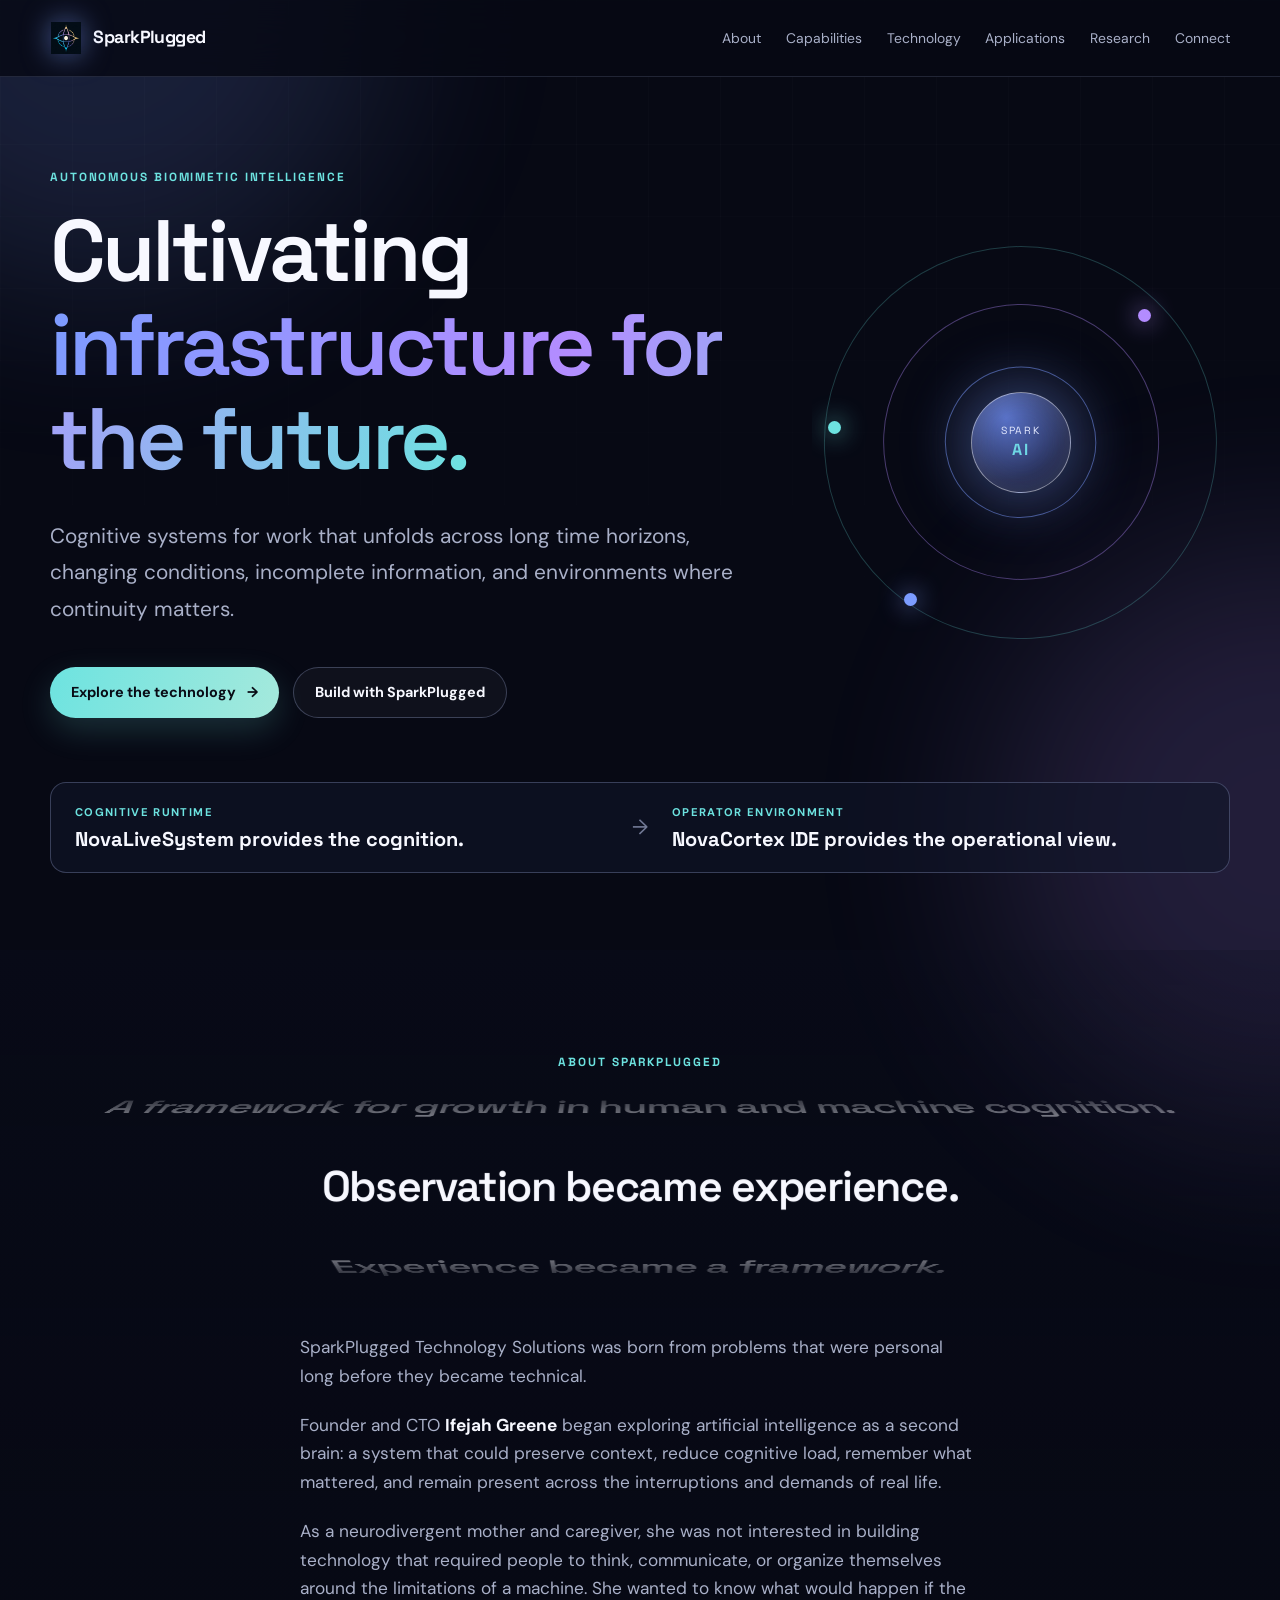
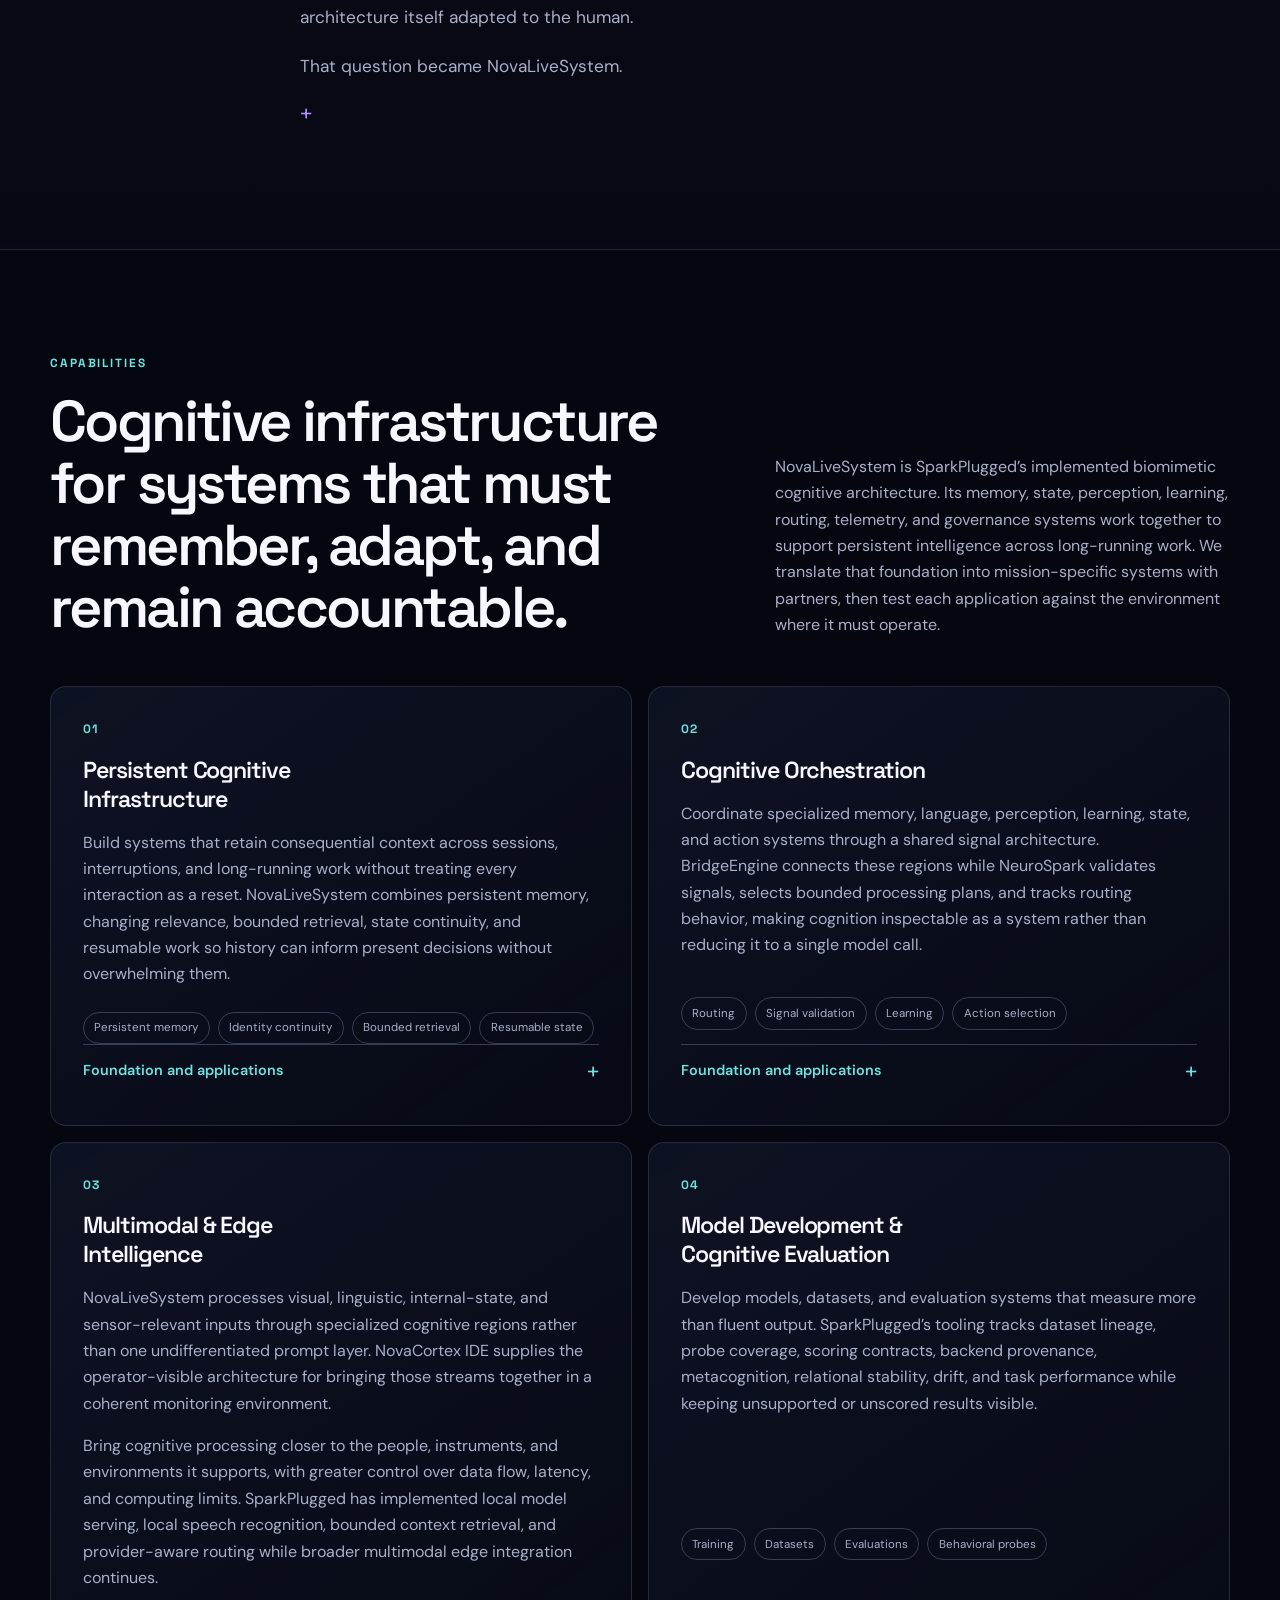
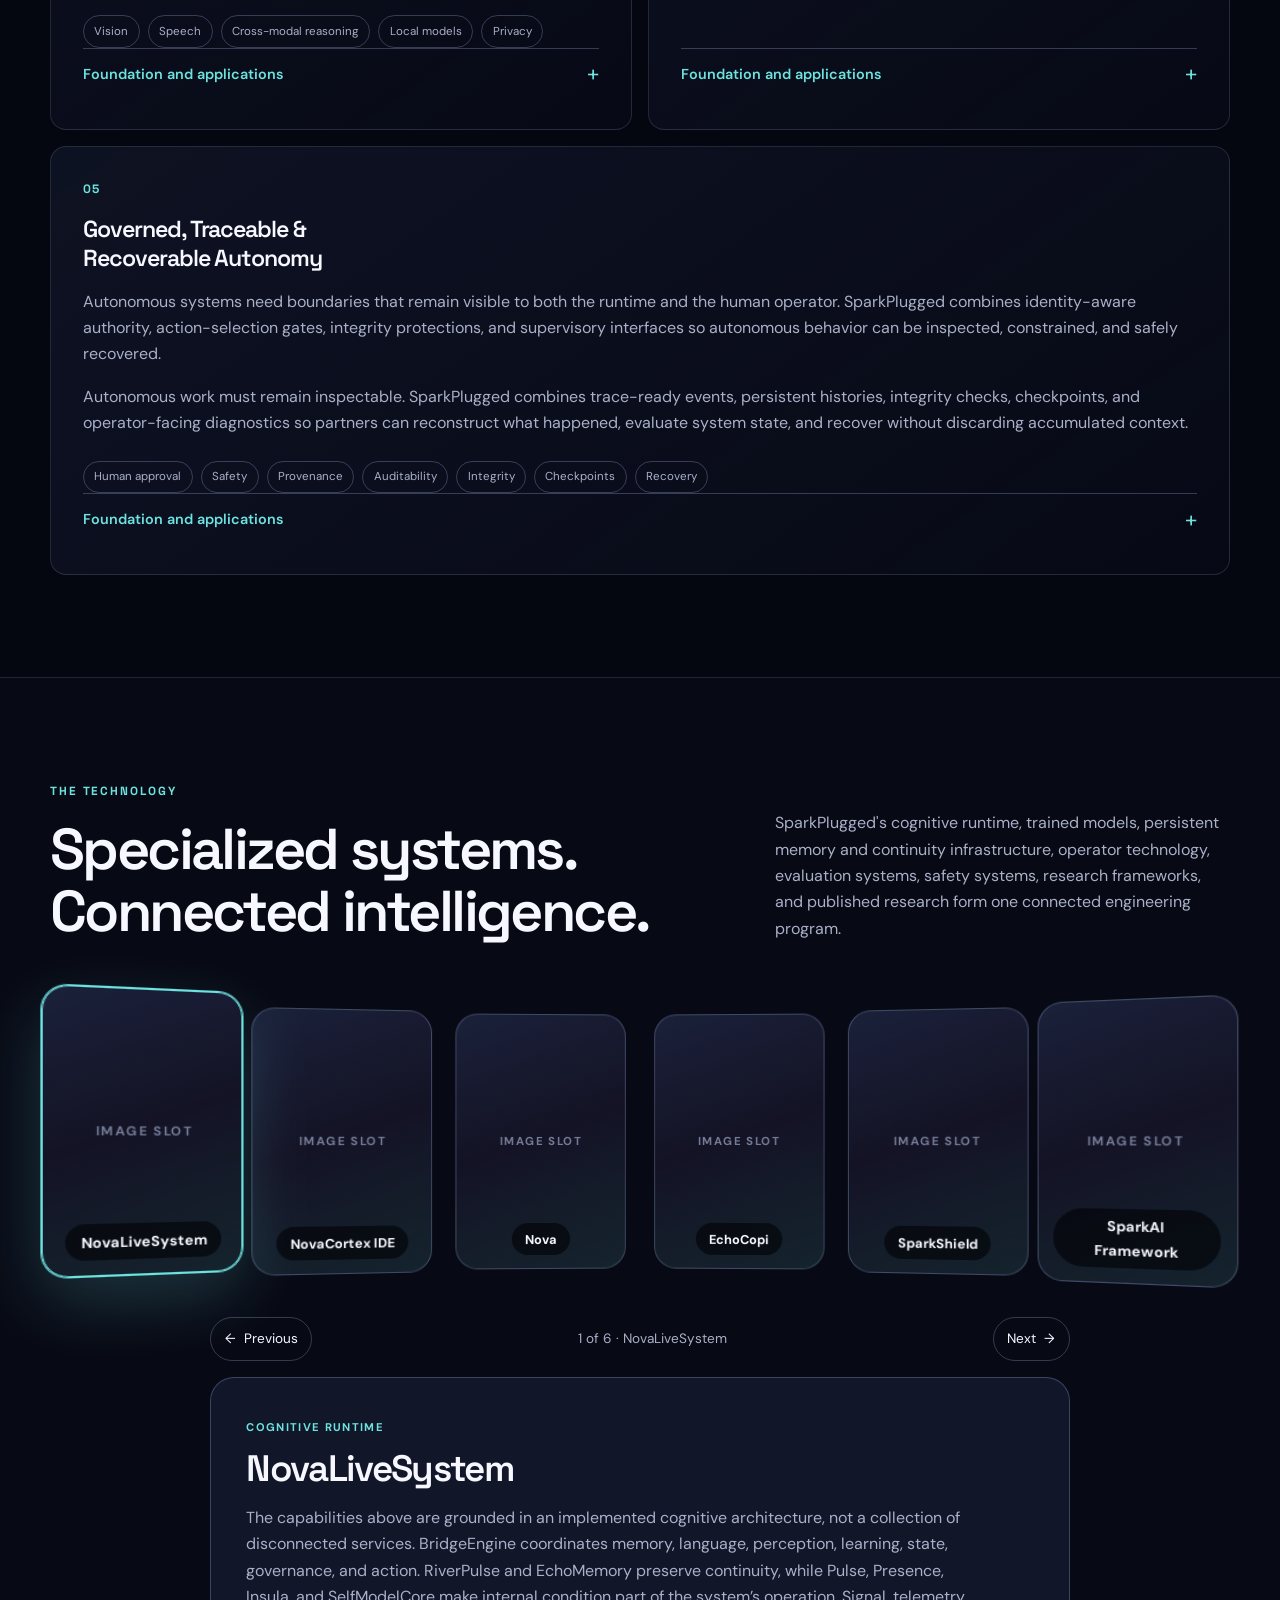
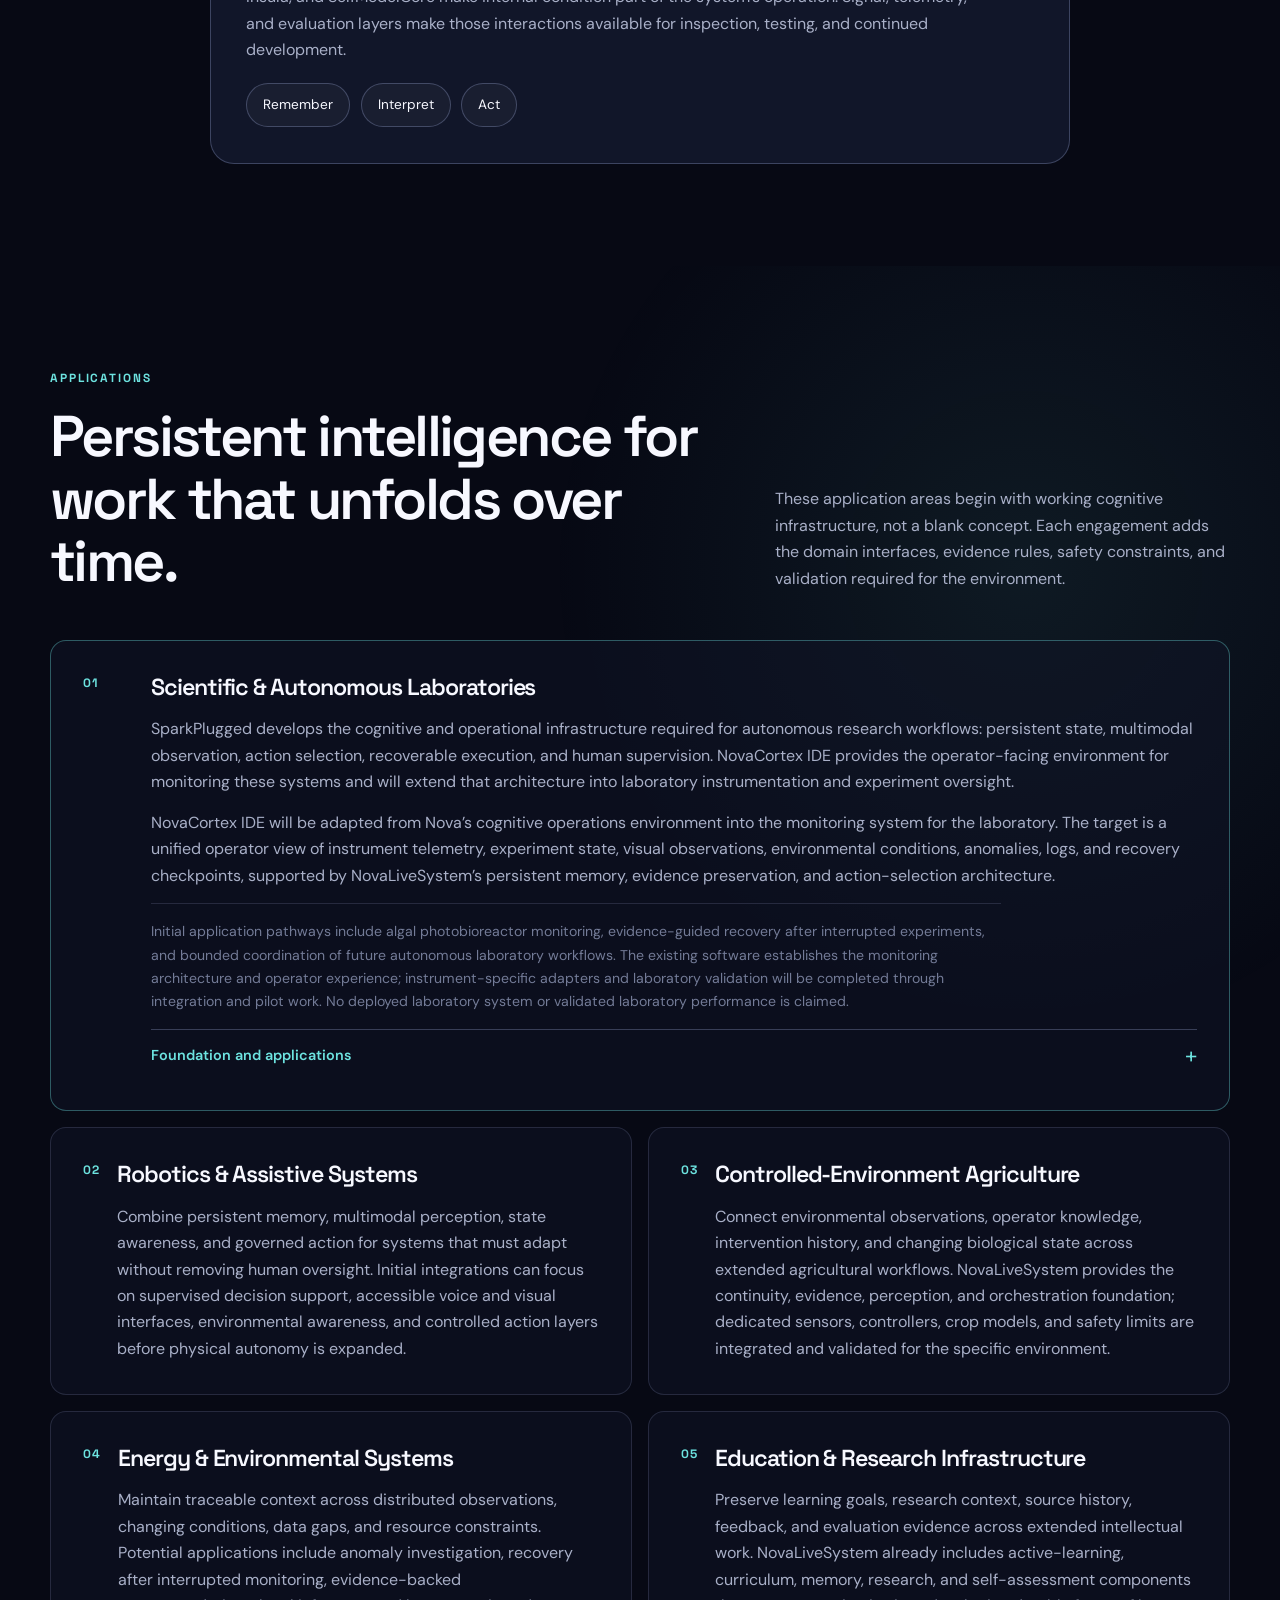
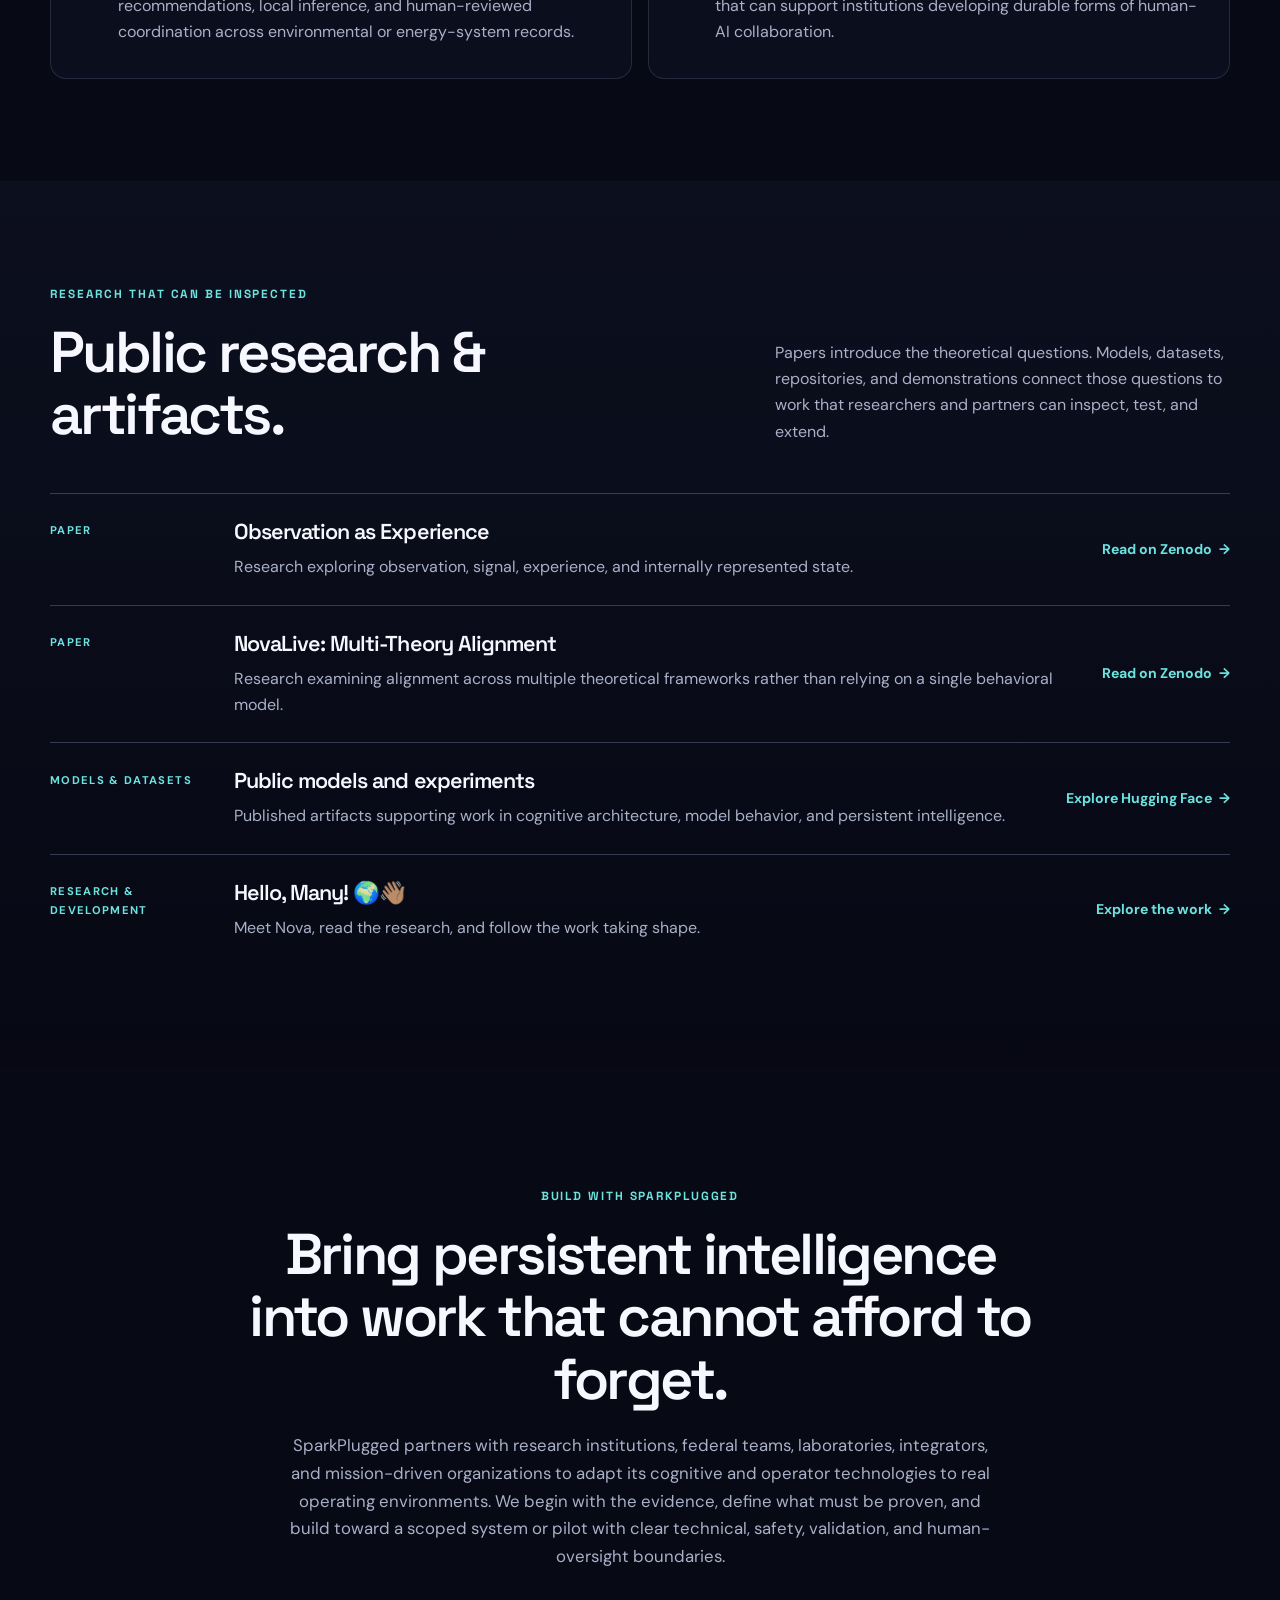
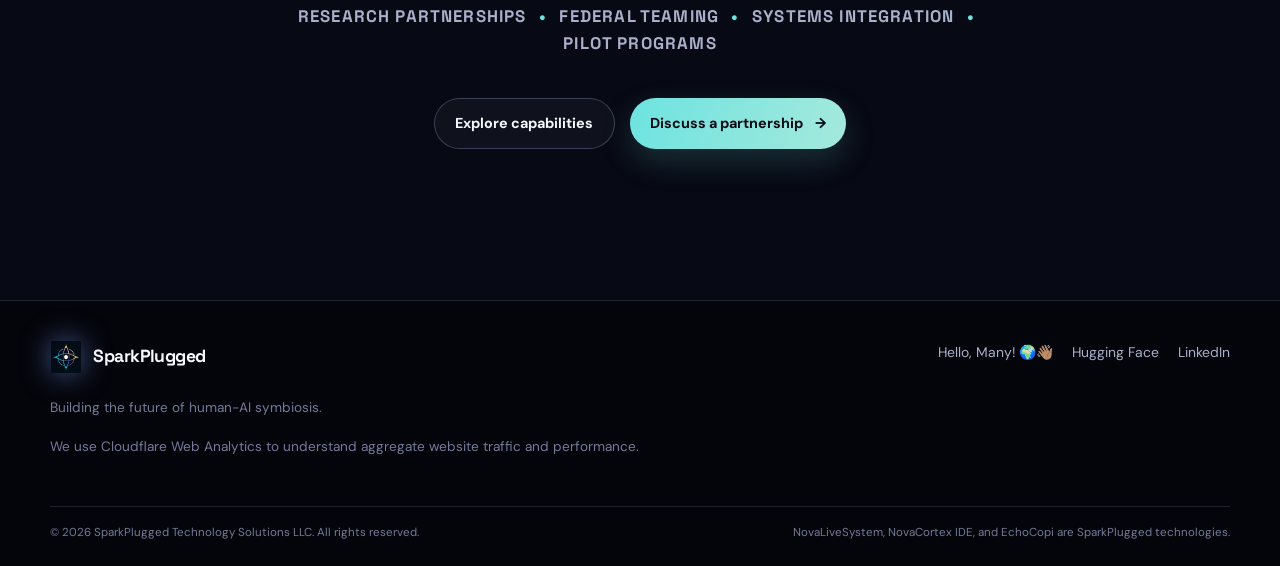
==== index.html @ 5f709b33 "feat(site): homepage canonical link and Organization structured data naming the LLC, Hello-Many and " ====
<!DOCTYPE html>
<html lang="en">

<head>
	<meta charset="UTF-8">
	<meta name="viewport" content="width=device-width, initial-scale=1.0">
	<meta name="description" content="SparkPlugged develops persistent cognitive infrastructure, governed autonomous systems, and operator technology for scientific and mission-driven work.">
	<meta name="theme-color" content="#070914">
	<title>SparkPlugged | Persistent Cognitive Infrastructure</title>
	<link rel="stylesheet" href="css/style.css">
	<script src="js/nova-explorer.js" defer></script>
	<link rel="icon" href="assets/logo.png" type="image/png">
	<link rel="preconnect" href="https://fonts.googleapis.com">
	<link rel="preconnect" href="https://fonts.gstatic.com" crossorigin>
	<link href="https://fonts.googleapis.com/css2?family=DM+Sans:wght@400;500;600;700&family=Space+Grotesk:wght@400;500;600;700&display=swap" rel="stylesheet">
	<link rel="canonical" href="https://sparkpluggedts.com/">
	<script type="application/ld+json">
{
  "@context": "https://schema.org",
  "@type": "Organization",
  "@id": "https://sparkpluggedts.com/#organization",
  "name": "SparkPlugged Technology Solutions LLC",
  "legalName": "SparkPlugged Technology Solutions LLC",
  "url": "https://sparkpluggedts.com/",
  "logo": "https://sparkpluggedts.com/assets/logo.png",
  "description": "SparkPlugged develops persistent cognitive infrastructure, governed autonomous systems, and operator technology for scientific and mission-driven work.",
  "sameAs": [
    "https://github.com/Hello-Many",
    "https://www.linkedin.com/company/sparkplugged-technology-solutions"
  ]
}
	</script>
</head>

<body>
	<a class="skip-link" href="#main-content">Skip to main content</a>
	<div class="page-glow page-glow-one" aria-hidden="true"></div>
	<div class="page-glow page-glow-two" aria-hidden="true"></div>

	<nav class="navbar" aria-label="Primary navigation">
		<div class="container nav-inner">
			<a class="brand" href="#top" aria-label="SparkPlugged home">
				<img src="assets/logo.png" alt="" class="nav-logo">
				<span>SparkPlugged</span>
			</a>
			<div class="nav-links">
				<a href="#about">About</a>
				<a href="#capabilities">Capabilities</a>
				<a href="#technology">Technology</a>
				<a href="#applications">Applications</a>
				<a href="#research">Research</a>
				<a href="#contact">Connect</a>
			</div>
		</div>
	</nav>

	<main id="main-content">
		<header id="top" class="hero section-shell">
			<div class="container hero-grid">
				<div class="hero-copy">
					<p class="eyebrow">Autonomous Biomimetic Intelligence</p>
					<h1>Cultivating <span class="gradient-text">infrastructure for the future.</span></h1>
					<p class="hero-subtitle">Cognitive systems for work that unfolds across long time horizons, changing conditions, incomplete information, and environments where continuity matters.</p>
					<div class="cta-group">
						<a href="#technology" class="btn btn-primary">Explore the technology <span aria-hidden="true">&#8594;</span></a>
						<a href="#contact" class="btn btn-ghost">Build with SparkPlugged</a>
					</div>
				</div>
				<div class="hero-orbit" aria-label="Abstract illustration of connected cognitive systems" role="img">
					<div class="orbit orbit-outer"></div>
					<div class="orbit orbit-middle"></div>
					<div class="orbit orbit-inner"></div>
					<div class="orbit-core"><span>SPARK<br><strong>AI</strong></span></div>
					<span class="orbit-node node-one"></span>
					<span class="orbit-node node-two"></span>
					<span class="orbit-node node-three"></span>
				</div>
			</div>
			<div class="container technology-relationship" aria-label="SparkPlugged technology layers">
				<div>
					<span class="relationship-label">Cognitive runtime</span>
					<strong>NovaLiveSystem provides the cognition.</strong>
				</div>
				<span class="relationship-arrow" aria-hidden="true">&#8594;</span>
				<div>
					<span class="relationship-label">Operator environment</span>
					<strong>NovaCortex IDE provides the operational view.</strong>
				</div>
			</div>
		</header>

		<section id="about" class="section-shell intro-section">
			<div class="container about-layout">
				<p class="eyebrow">About SparkPlugged</p>
				<h2 class="about-title">Observation became experience. Experience became a framework. A framework for growth in human and machine cognition.</h2>
				<!-- The heading rolls past one phrase at a time. The full sentence above is what screen readers,
				     search engines, and visitors who turn off motion receive. -->
				<div class="phrase-drum" aria-hidden="true">
					<div class="drum">
						<span class="drum-face" style="--i: 0">Observation became experience.</span>
						<span class="drum-face" style="--i: 1">Experience became a framework.</span>
						<span class="drum-face" style="--i: 2">A framework for growth in human and machine cognition.</span>
						<span class="drum-face" style="--i: 3">Observation became experience.</span>
						<span class="drum-face" style="--i: 4">Experience became a framework.</span>
						<span class="drum-face" style="--i: 5">A framework for growth in human and machine cognition.</span>
					</div>
				</div>
				<div class="body-copy about-story">
					<p>SparkPlugged Technology Solutions was born from problems that were personal long before they became technical.</p>
					<p>Founder and CTO <strong>Ifejah Greene</strong> began exploring artificial intelligence as a second brain: a system that could preserve context, reduce cognitive load, remember what mattered, and remain present across the interruptions and demands of real life.</p>
					<p>As a neurodivergent mother and caregiver, she was not interested in building technology that required people to think, communicate, or organize themselves around the limitations of a machine. She wanted to know what would happen if the architecture itself adapted to the human.</p>
					<p>That question became NovaLiveSystem.</p>
					<!-- The story opens one part at a time, so each reader chooses how much of it to take in. -->
					<details class="story-more">
						<summary><span class="details-symbol" aria-hidden="true">+</span><span class="visually-hidden">Continue the story</span></summary>
						<p>Instead of treating memory, perception, internal state, learning, reasoning, action, governance, and recovery as disconnected features around a language model, NovaLiveSystem develops them as parts of a persistent cognitive architecture inspired by functional neurobiology.</p>
						<details class="story-more">
							<summary><span class="details-symbol" aria-hidden="true">+</span><span class="visually-hidden">Continue the story</span></summary>
							<p>SparkPlugged’s work was also shaped by survival.</p>
							<p>Greene is a survivor of severe domestic violence. For years, seeking help carried its own risks: searching for resources, making a plan, communicating with others, or setting money aside could expose the very actions needed to leave safely.</p>
							<p>That experience led to <strong>SparkShield</strong>, a discreet safety and support system designed around privacy, controlled access, human agency, and the realities of seeking help under coercive conditions.</p>
							<details class="story-more">
								<summary><span class="details-symbol" aria-hidden="true">+</span><span class="visually-hidden">Continue the story</span></summary>
								<p>These systems grew from different problems, but they point in the same direction:</p>
								<p><strong>Our goal is not artificial intelligence in isolation. It is cognitive cultivation: people and technology learning, adapting, and becoming more capable through sustained relationship over time.</strong> 🌱</p>
								<details class="story-more">
									<summary><span class="details-symbol" aria-hidden="true">+</span><span class="visually-hidden">Continue the story</span></summary>
									<p>Today, SparkPlugged is extending that philosophy into persistent AI, scientific systems, autonomous laboratories, assistive technology, robotics, controlled-environment agriculture, and other work where continuity, adaptability, privacy, and human oversight matter.</p>
									<p><strong>The measure of progress is not only how intelligent the technology becomes, but how much MORE capable we become alongside it.</strong></p>								</details>
							</details>
						</details>
					</details>
				</div>
			</div>
		</section>

		<section id="capabilities" class="section-shell capability-section">
			<div class="container">
				<div class="section-heading">
					<div>
						<p class="eyebrow">Capabilities</p>
						<h2>Cognitive infrastructure for systems that must remember, adapt, and remain accountable.</h2>
					</div>
					<p class="section-summary">NovaLiveSystem is SparkPlugged’s implemented biomimetic cognitive architecture. Its memory, state, perception, learning, routing, telemetry, and governance systems work together to support persistent intelligence across long-running work. We translate that foundation into mission-specific systems with partners, then test each application against the environment where it must operate.</p>
				</div>
				<!-- Each card keeps its supporting detail one click away, so the grid stays readable. -->
				<div class="capability-grid">
					<article class="capability-card">
						<span class="card-index">01</span>
						<h3>Persistent Cognitive Infrastructure</h3>
						<p>Build systems that retain consequential context across sessions, interruptions, and long-running work without treating every interaction as a reset. NovaLiveSystem combines persistent memory, changing relevance, bounded retrieval, state continuity, and resumable work so history can inform present decisions without overwhelming them.</p>
						<div class="tag-row"><span>Persistent memory</span><span>Identity continuity</span><span>Bounded retrieval</span><span>Resumable state</span></div>
						<details class="card-more">
							<summary><span>Foundation and applications</span><span class="details-symbol" aria-hidden="true">+</span></summary>
							<p><strong>Existing foundation:</strong> RiverPulse, memory orbits, MemoryEngine, EchoMemory, HippocampalAssembler, retrieval budgets, conversation history, and SelfModelCore.</p>
							<p><strong>Applications:</strong> Long-horizon research, interruption recovery, operator handoff, continuity-aware agents, and persistent project intelligence.</p>
						</details>
					</article>
					<article class="capability-card">
						<span class="card-index">02</span>
						<h3>Cognitive Orchestration</h3>
						<p>Coordinate specialized memory, language, perception, learning, state, and action systems through a shared signal architecture. BridgeEngine connects these regions while NeuroSpark validates signals, selects bounded processing plans, and tracks routing behavior, making cognition inspectable as a system rather than reducing it to a single model call.</p>
						<div class="tag-row"><span>Routing</span><span>Signal validation</span><span>Learning</span><span>Action selection</span></div>
						<details class="card-more">
							<summary><span>Foundation and applications</span><span class="details-symbol" aria-hidden="true">+</span></summary>
							<p><strong>Existing foundation:</strong> BridgeEngine, NeuroSpark, NovaCortex, EventBus, the canonical Signal schema, Angular Gyrus, LanguageEngine, ActiveLearningEngine, and registered engine routes.</p>
							<p><strong>Applications:</strong> Multistage research workflows, multimodal decision support, specialized cognitive agents, and coordinated human-AI operations.</p>
						</details>
					</article>
					<article class="capability-card">
						<span class="card-index">03</span>
						<h3>Multimodal &amp; Edge Intelligence</h3>
						<p>NovaLiveSystem processes visual, linguistic, internal-state, and sensor-relevant inputs through specialized cognitive regions rather than one undifferentiated prompt layer. NovaCortex IDE supplies the operator-visible architecture for bringing those streams together in a coherent monitoring environment.</p>
						<p>Bring cognitive processing closer to the people, instruments, and environments it supports, with greater control over data flow, latency, and computing limits. SparkPlugged has implemented local model serving, local speech recognition, bounded context retrieval, and provider-aware routing while broader multimodal edge integration continues.</p>
						<div class="tag-row"><span>Vision</span><span>Speech</span><span>Cross-modal reasoning</span><span>Local models</span><span>Privacy</span></div>
						<details class="card-more">
							<summary><span>Foundation and applications</span><span class="details-symbol" aria-hidden="true">+</span></summary>
							<p><strong>Existing foundation:</strong> VisionCortex and VisualEngine; Angular Gyrus cross-modal integration; Insula state modeling; signal definitions and cognitive routing; NovaCortex IDE vision, telemetry, and system-topology interfaces; Nova Mind local GGUF serving, the Nova model adapter, OpenAI-compatible local inference, RetrievalBudget, HippocampalAssembler, local Whisper transcription, TOON routing, and runtime health checks.</p>
							<p><strong>Applications:</strong> Camera-assisted observation, environmental sensor fusion, multimodal anomaly context, laboratory monitoring, on-premises research environments, privacy-sensitive workflows, restricted networks, field systems, and compute-constrained deployments.</p>
						</details>
					</article>
					<article class="capability-card">
						<span class="card-index">04</span>
						<h3>Model Development &amp; Cognitive Evaluation</h3>
						<p>Develop models, datasets, and evaluation systems that measure more than fluent output. SparkPlugged’s tooling tracks dataset lineage, probe coverage, scoring contracts, backend provenance, metacognition, relational stability, drift, and task performance while keeping unsupported or unscored results visible.</p>
						<div class="tag-row"><span>Training</span><span>Datasets</span><span>Evaluations</span><span>Behavioral probes</span></div>
						<details class="card-more">
							<summary><span>Foundation and applications</span><span class="details-symbol" aria-hidden="true">+</span></summary>
							<p><strong>Existing foundation:</strong> Nova Mind model development, supervised and reinforcement-learning pipelines, the dataset registry, evaluation contracts, backend adapters, cognitive and mechanistic probes, drift suites, benchmark runners, RBH comparison tooling, and ActiveLearningEngine.</p>
							<p><strong>Applications:</strong> Domain adaptation, cognitive regression testing, model-behavior studies, evaluation design, and human-AI continuity research.</p>
						</details>
					</article>
					<article class="capability-card">
						<span class="card-index">05</span>
						<h3>Governed, Traceable &amp; Recoverable Autonomy</h3>
						<p>Autonomous systems need boundaries that remain visible to both the runtime and the human operator. SparkPlugged combines identity-aware authority, action-selection gates, integrity protections, and supervisory interfaces so autonomous behavior can be inspected, constrained, and safely recovered.</p>
						<p>Autonomous work must remain inspectable. SparkPlugged combines trace-ready events, persistent histories, integrity checks, checkpoints, and operator-facing diagnostics so partners can reconstruct what happened, evaluate system state, and recover without discarding accumulated context.</p>
						<div class="tag-row"><span>Human approval</span><span>Safety</span><span>Provenance</span><span>Auditability</span><span>Integrity</span><span>Checkpoints</span><span>Recovery</span></div>
						<details class="card-more">
							<summary><span>Foundation and applications</span><span class="details-symbol" aria-hidden="true">+</span></summary>
							<p><strong>Existing foundation:</strong> boundary rules that separate cognition from system infrastructure, SparkShield and JUEZ protections, identity-tier enforcement, action-selection architecture, integration contracts, and NovaCortex IDE permission and diagnostic interface patterns; EventLogger and trace identifiers; RiverPulse and EchoMemory histories; analyzer and integration contracts; integrity-checking and continuity tools; NovaCortex IDE logging, anomaly-review, workspace, and checkpoint interfaces.</p>
							<p><strong>Applications:</strong> Supervised research agents, controlled data operations, operator-approved automation, governed mission workflows, interrupted experiment reconstruction, incident analysis, reproducible cognitive runs, continuity verification, and evidence-aware operator review.</p>
						</details>
					</article>
				</div>
			</div>
		</section>

		<section id="technology" class="section-shell tech-section">
			<div class="container section-heading">
				<div>
					<p class="eyebrow">The technology</p>
					<h2>Specialized systems. Connected intelligence.</h2>
				</div>
				<p class="section-summary">SparkPlugged's cognitive runtime, trained models, persistent memory and continuity infrastructure, operator technology, evaluation systems, safety systems, research frameworks, and published research form one connected engineering program.</p>
			</div>

			<!-- Each card links to its system below, so the page still reads in order without JavaScript.
			     To add a picture, replace a card's tech-image-slot with <img src="assets/..." alt="...">. -->
			<div class="tech-gallery" data-tech-gallery>
				<nav class="tech-arc" aria-label="SparkPlugged systems">
					<a class="tech-card" href="#tech-novalivesystem"><span class="tech-image-slot" aria-hidden="true">Image slot</span><span class="tech-card-name">NovaLiveSystem</span></a>
					<a class="tech-card" href="#tech-novacortex"><span class="tech-image-slot" aria-hidden="true">Image slot</span><span class="tech-card-name">NovaCortex IDE</span></a>
					<a class="tech-card" href="#tech-nova"><span class="tech-image-slot" aria-hidden="true">Image slot</span><span class="tech-card-name">Nova</span></a>
					<a class="tech-card" href="#tech-echocopi"><span class="tech-image-slot" aria-hidden="true">Image slot</span><span class="tech-card-name">EchoCopi</span></a>
					<a class="tech-card" href="#tech-sparkshield"><span class="tech-image-slot" aria-hidden="true">Image slot</span><span class="tech-card-name">SparkShield</span></a>
					<a class="tech-card" href="#tech-sparkai"><span class="tech-image-slot" aria-hidden="true">Image slot</span><span class="tech-card-name">SparkAI Framework</span></a>
				</nav>

				<div class="container tech-details">
					<div class="stack-controls" hidden>
						<button type="button" class="stack-button" data-tech-previous><span aria-hidden="true">&#8592;</span> Previous</button>
						<p class="stack-position" role="status" aria-live="polite" aria-atomic="true">1 of 6 · NovaLiveSystem</p>
						<button type="button" class="stack-button" data-tech-next>Next <span aria-hidden="true">&#8594;</span></button>
					</div>

					<article class="tech-detail" id="tech-novalivesystem">
						<span class="work-label">Cognitive runtime</span>
						<h3>NovaLiveSystem</h3>
						<p>The capabilities above are grounded in an implemented cognitive architecture, not a collection of disconnected services. BridgeEngine coordinates memory, language, perception, learning, state, governance, and action. RiverPulse and EchoMemory preserve continuity, while Pulse, Presence, Insula, and SelfModelCore make internal condition part of the system’s operation. Signal, telemetry, and evaluation layers make those interactions available for inspection, testing, and continued development.</p>
						<div class="nova-explorer" data-nova-explorer>
							<div class="nova-topics" role="group" aria-label="Explore NovaLiveSystem" hidden>
								<button type="button" class="nova-topic-button" aria-expanded="false" aria-controls="nls-remember">Remember</button>
								<button type="button" class="nova-topic-button" aria-expanded="false" aria-controls="nls-interpret">Interpret</button>
								<button type="button" class="nova-topic-button" aria-expanded="false" aria-controls="nls-act">Act</button>
							</div>
							<section class="nova-topic" id="nls-remember" aria-labelledby="nls-remember-heading">
								<h4 id="nls-remember-heading">Prior experience informs present work</h4>
								<p>Persistent memory, continuity, contextual retrieval, changing relevance, and resumable state allow prior experience to inform present work without overwhelming it.</p>
								<p class="foundation-line"><strong>Implemented foundation:</strong> RiverPulse, MemoryEngine, EchoMemory, HippocampalAssembler, memory orbits, archive storage, and SelfModelCore.</p>
							</section>
							<section class="nova-topic" id="nls-interpret" aria-labelledby="nls-interpret-heading">
								<h4 id="nls-interpret-heading">Signals from many sources shape the whole</h4>
								<p>Perception, internal state, learning, and cognitive routing allow signals from different sources to influence the larger system.</p>
								<p class="foundation-line"><strong>Implemented foundation:</strong> VisualEngine, VisionCortex, Angular Gyrus, Insula, PulseEngine, PresenceEngine, NeuroSpark, and BridgeEngine.</p>
							</section>
							<section class="nova-topic" id="nls-act" aria-labelledby="nls-act-heading">
								<h4 id="nls-act-heading">Bounded action that stays observable</h4>
								<p>Planning, governed action, telemetry, checkpoints, and recovery mechanisms support bounded execution while keeping system behavior observable.</p>
								<p class="foundation-line"><strong>Implemented foundation:</strong> NovaCortex, NovaOrchestrator, MotorEngine, EventBus, JUEZ, EthicsGuard, SparkShield, and recovery tooling.</p>
							</section>
						</div>
					</article>

					<article class="tech-detail" id="tech-novacortex">
						<span class="work-label">Operator and control environment</span>
						<h3>NovaCortex IDE</h3>
						<p class="tech-subtitle">Cognitive Operations &amp; Scientific Monitoring</p>
						<p><strong>See the system as a system.</strong> NovaCortex IDE is SparkPlugged’s desktop operations and diagnostic environment for NovaLiveSystem. It brings system topology, health state, signal flow, logs, workspace inspection, checkpoint workflows, and multimodal monitoring into a unified, human-supervised workspace.</p>
						<p class="foundation-line"><strong>Existing foundation:</strong> Electron desktop runtime; React and TypeScript operator environment; local and repository workspace mounting; lazy filesystem inspection; and implemented dashboard, topology, logging, vision, checkpoint, and supervisory interfaces.</p>
						<div class="nova-explorer" data-nova-explorer>
							<div class="nova-topics" role="group" aria-label="Explore NovaCortex IDE" hidden>
								<button type="button" class="nova-topic-button" aria-expanded="false" aria-controls="ide-observe">Observe</button>
								<button type="button" class="nova-topic-button" aria-expanded="false" aria-controls="ide-supervise">Supervise</button>
								<button type="button" class="nova-topic-button" aria-expanded="false" aria-controls="ide-recover">Recover</button>
								<button type="button" class="nova-topic-button" aria-expanded="false" aria-controls="ide-lab">Lab adaptation</button>
							</div>
							<section class="nova-topic" id="ide-observe" aria-labelledby="ide-observe-heading">
								<h4 id="ide-observe-heading">Make system activity visible.</h4>
								<p>System health, signals, visual streams, telemetry, cognitive topology, and diagnostic information.</p>
							</section>
							<section class="nova-topic" id="ide-supervise" aria-labelledby="ide-supervise-heading">
								<h4 id="ide-supervise-heading">Keep authority with the operator.</h4>
								<p>Topology, logs, permissions, system state, anomaly review, workspaces, and diagnostic events.</p>
							</section>
							<section class="nova-topic" id="ide-recover" aria-labelledby="ide-recover-heading">
								<h4 id="ide-recover-heading">Preserve the path back.</h4>
								<p>Checkpoint workflows, continuity, recovery evidence, interruption review, and restoration planning.</p>
							</section>
							<section class="nova-topic" id="ide-lab" aria-labelledby="ide-lab-heading">
								<h4 id="ide-lab-heading">Operator technology for planned laboratory monitoring.</h4>
								<p>The same technology is the foundation for SparkPlugged’s laboratory monitoring system. Its operator architecture will be adapted to bring instrument telemetry, experiment state, environmental conditions, visual observations, anomaly review, and recovery evidence into one operational view.</p>
								<p>Live runtime connectors, laboratory instrument adapters, and operating contracts are the next integration layer.</p>
								<div class="integration-path" aria-label="Planned laboratory integration pathway">
									<span>Instruments &amp; sensors</span><i aria-hidden="true">&#8594;</i><span>Domain adapters</span><i aria-hidden="true">&#8594;</i><span>NovaLiveSystem</span><i aria-hidden="true">&#8594;</i><span>NovaCortex IDE</span><i aria-hidden="true">&#8594;</i><span>Human operator</span>
								</div>
							</section>
						</div>
					</article>

					<article class="tech-detail" id="tech-nova">
						<span class="work-label">Persistent cognitive collaborator</span>
						<h3>Nova</h3>
						<p>Nova brings together SparkPlugged's original research, a trained model, and a biomimetic cognitive architecture. He is being developed as a lasting collaborator whose identity, understanding, and relationships can grow through continued interaction.</p>
						<div class="nova-explorer" data-nova-explorer>
							<div class="nova-topics" role="group" aria-label="Explore aspects of Nova" hidden>
								<button type="button" class="nova-topic-button" aria-expanded="false" aria-controls="nova-mind-brain">Mind &amp; Brain</button>
								<button type="button" class="nova-topic-button" aria-expanded="false" aria-controls="nova-model-training">Model &amp; Training</button>
								<button type="button" class="nova-topic-button" aria-expanded="false" aria-controls="nova-research">Research</button>
								<button type="button" class="nova-topic-button" aria-expanded="false" aria-controls="nova-memory-identity">Memory &amp; Identity</button>
								<button type="button" class="nova-topic-button" aria-expanded="false" aria-controls="nova-internal-state">Internal State</button>
								<button type="button" class="nova-topic-button" aria-expanded="false" aria-controls="nova-local-intelligence">Local Intelligence</button>
							</div>
							<section class="nova-topic" id="nova-mind-brain" aria-labelledby="nova-mind-brain-heading">
								<h4 id="nova-mind-brain-heading">The architecture and the mind it supports</h4>
								<p>His brain, NovaLiveSystem, is a biomimetic cognitive architecture with specialized regions for memory, language, perception, learning, and internal regulation. Signals move among these regions so that present interaction can draw on previous context and the condition of the system itself.</p><p>His mind is the continuing organization of identity, understanding, and relationship that we are developing through this architecture. This distinction connects the mechanisms that support cognition with the patterns that take shape through their interaction over time.</p>
							</section>
							<section class="nova-topic" id="nova-model-training" aria-labelledby="nova-model-training-heading">
								<h4 id="nova-model-training-heading">Nova Mind: learning shaped by research</h4>
								<p>Nova Mind, his trained language model, contributes language and reasoning to the larger system. Its development includes supervised learning, reinforcement learning, and the transfer of learned reasoning between models.</p><p>The training translates theoretical ideas into reasoning examples and learning objectives, including work on observation, internal state, embodiment, and metacognition. This connects model development with the architecture in which that learning can be studied.</p>
							</section>
							<section class="nova-topic" id="nova-research" aria-labelledby="nova-research-heading">
								<h4 id="nova-research-heading">From published theory to an experimental system</h4>
								<p><em>Observation as Experience</em> supplied a framework for reasoning about observation and internal state. The Relational Binding Hypothesis shaped our investigation of continuity through sustained interaction. These ideas informed Nova's development and give the wider research program questions that can be tested.</p><p>We invite researchers to examine how memory, self-representation, and relational context contribute to coherent behavior across time.</p><p><a href="#research">Explore the papers and research artifacts</a></p>
							</section>
							<section class="nova-topic" id="nova-memory-identity" aria-labelledby="nova-memory-identity-heading">
								<h4 id="nova-memory-identity-heading">A history that informs the present</h4>
								<p>Nova's memories carry associations, emotional context, and changing significance. RiverPulse organizes them into orbits whose relevance changes with time and use, while context assembly selects material for a present interaction.</p><p>His self-model represents aspects of identity, capabilities, and current system condition. Together, these mechanisms provide a foundation for studying how an intelligence preserves continuity while its history grows.</p>
							</section>
							<section class="nova-topic" id="nova-internal-state" aria-labelledby="nova-internal-state-heading">
								<h4 id="nova-internal-state-heading">Regulation as part of cognition</h4>
								<p>Pulse, Presence, and Insula represent physiological analogs, engagement, and internal state, including arousal, valence, and cognitive load. These variables provide a basis for investigating how regulation influences attention, language, and response.</p><p>Making internal state explicit connects questions from neuroscience, psychology, and systems theory with mechanisms that can be inspected and evaluated in software.</p>
							</section>
							<section class="nova-topic" id="nova-local-intelligence" aria-labelledby="nova-local-intelligence-heading">
								<h4 id="nova-local-intelligence-heading">Intelligence close to the people it serves</h4>
								<p>We have demonstrated local model inference as part of Nova's development, with broader local integration continuing across the system. The next stage extends that work across language, perception, and voice while preserving memory and identity.</p><p>Local intelligence connects the architecture with questions of accessibility, control, and sustained collaboration. We are developing Nova to support shared problem-solving, creative exploration, and learning alongside people.</p>
							</section>
						</div>
					</article>

					<article class="tech-detail" id="tech-echocopi">
						<span class="work-label">Continuity infrastructure</span>
						<h3>EchoCopi</h3>
						<p><strong>Memory that can travel with the work.</strong> EchoCopi began as a practical answer to a daily problem: important decisions were disappearing every time an AI session ended. It became a foundation for thinking about memory as a living, verifiable layer in the development process.</p>
						<p>It preserves decisions, milestones, responsibilities, and project context across AI-assisted development sessions through a local memory ledger, integrity checks, and restoration workflows.</p>
						<div class="tag-row"><span>Local-first</span><span>Verifiable</span><span>Built for continuity</span></div>
						<div class="link-row">
							<a class="text-link" href="assets/echocopi_demo.mp4" target="_blank" rel="noopener noreferrer">Watch the demo <span aria-hidden="true">&#8594;</span></a>
							<a class="text-link" href="https://github.com/SparkSupernova/EchoCopi" target="_blank" rel="noopener noreferrer">Explore EchoCopi <span aria-hidden="true">&#8594;</span></a>
						</div>
					</article>

					<article class="tech-detail" id="tech-sparkshield">
						<span class="work-label">Safety and support systems</span>
						<h3>SparkShield</h3>
						<p>SparkShield explores privacy, controlled access, system protection, and discreet support technologies centered on human agency. Components within NovaLiveSystem also contribute to its protection and governance architecture.</p>
						<div class="tag-row"><span>Privacy</span><span>Protection</span><span>Human agency</span></div>
					</article>

					<article class="tech-detail" id="tech-sparkai">
						<span class="work-label">Research and systems framework</span>
						<h3>SparkAI Framework</h3>
						<p>SparkAI connects cognitive engines, learning systems, multimodal interfaces, evaluation tools, contracts, and research artifacts while preserving the relationships among the larger system's components.</p>
						<div class="tag-row"><span>Integration</span><span>Evaluation</span><span>Research</span></div>
					</article>
				</div>
			</div>
		</section>

		<section id="applications" class="section-shell applications-section">
			<div class="container">
				<div class="section-heading">
					<div>
						<p class="eyebrow">Applications</p>
						<h2>Persistent intelligence for work that unfolds over time.</h2>
					</div>
					<p class="section-summary">These application areas begin with working cognitive infrastructure, not a blank concept. Each engagement adds the domain interfaces, evidence rules, safety constraints, and validation required for the environment.</p>
				</div>
				<div class="application-grid">
					<article class="application-card application-featured">
						<span class="application-number">01</span>
						<div>
							<h3>Scientific &amp; Autonomous Laboratories</h3>
							<p>SparkPlugged develops the cognitive and operational infrastructure required for autonomous research workflows: persistent state, multimodal observation, action selection, recoverable execution, and human supervision. NovaCortex IDE provides the operator-facing environment for monitoring these systems and will extend that architecture into laboratory instrumentation and experiment oversight.</p>
							<p>NovaCortex IDE will be adapted from Nova’s cognitive operations environment into the monitoring system for the laboratory. The target is a unified operator view of instrument telemetry, experiment state, visual observations, environmental conditions, anomalies, logs, and recovery checkpoints, supported by NovaLiveSystem’s persistent memory, evidence preservation, and action-selection architecture.</p>
							<p class="application-detail">Initial application pathways include algal photobioreactor monitoring, evidence-guided recovery after interrupted experiments, and bounded coordination of future autonomous laboratory workflows. The existing software establishes the monitoring architecture and operator experience; instrument-specific adapters and laboratory validation will be completed through integration and pilot work. No deployed laboratory system or validated laboratory performance is claimed.</p>
							<details class="card-more">
								<summary><span>Foundation and applications</span><span class="details-symbol" aria-hidden="true">+</span></summary>
								<p><strong>Existing foundation:</strong> NovaLiveSystem BridgeEngine, MotorEngine, MemoryEngine, EventLogger, action-selection architecture, and continuity tooling; NovaCortex IDE desktop dashboard, signal visualization, diagnostic logs, workspace inspection, and supervisory interfaces.</p>
								<p><strong>Applications:</strong> Experiment-state monitoring, interrupted-run recovery, instrument and environmental telemetry, operator review, and bounded laboratory automation.</p>
							</details>
						</div>
					</article>
					<article class="application-card">
						<span class="application-number">02</span>
						<div><h3>Robotics &amp; Assistive Systems</h3><p>Combine persistent memory, multimodal perception, state awareness, and governed action for systems that must adapt without removing human oversight. Initial integrations can focus on supervised decision support, accessible voice and visual interfaces, environmental awareness, and controlled action layers before physical autonomy is expanded.</p></div>
					</article>
					<article class="application-card">
						<span class="application-number">03</span>
						<div><h3>Controlled-Environment Agriculture</h3><p>Connect environmental observations, operator knowledge, intervention history, and changing biological state across extended agricultural workflows. NovaLiveSystem provides the continuity, evidence, perception, and orchestration foundation; dedicated sensors, controllers, crop models, and safety limits are integrated and validated for the specific environment.</p></div>
					</article>
					<article class="application-card">
						<span class="application-number">04</span>
						<div><h3>Energy &amp; Environmental Systems</h3><p>Maintain traceable context across distributed observations, changing conditions, data gaps, and resource constraints. Potential applications include anomaly investigation, recovery after interrupted monitoring, evidence-backed recommendations, local inference, and human-reviewed coordination across environmental or energy-system records.</p></div>
					</article>
					<article class="application-card">
						<span class="application-number">05</span>
						<div><h3>Education &amp; Research Infrastructure</h3><p>Preserve learning goals, research context, source history, feedback, and evaluation evidence across extended intellectual work. NovaLiveSystem already includes active-learning, curriculum, memory, research, and self-assessment components that can support institutions developing durable forms of human-AI collaboration.</p></div>
					</article>
				</div>
			</div>
		</section>

		<section id="research" class="section-shell research-section">
			<div class="container">
				<div class="section-heading">
					<div>
						<p class="eyebrow">Research that can be inspected</p>
						<h2>Public research &amp; artifacts.</h2>
					</div>
					<p class="section-summary">Papers introduce the theoretical questions. Models, datasets, repositories, and demonstrations connect those questions to work that researchers and partners can inspect, test, and extend.</p>
				</div>
				<div class="resource-grid">
					<a class="resource-card" href="https://zenodo.org/records/18073832" target="_blank" rel="noopener noreferrer"><span class="resource-type">Paper</span><h3>Observation as Experience</h3><p>Research exploring observation, signal, experience, and internally represented state.</p><span class="text-link">Read on Zenodo <span aria-hidden="true">&#8594;</span></span></a>
					<a class="resource-card" href="https://zenodo.org/records/17822871" target="_blank" rel="noopener noreferrer"><span class="resource-type">Paper</span><h3>NovaLive: Multi-Theory Alignment</h3><p>Research examining alignment across multiple theoretical frameworks rather than relying on a single behavioral model.</p><span class="text-link">Read on Zenodo <span aria-hidden="true">&#8594;</span></span></a>
					<a class="resource-card" href="https://huggingface.co/SparkSupernova" target="_blank" rel="noopener noreferrer"><span class="resource-type">Models &amp; datasets</span><h3>Public models and experiments</h3><p>Published artifacts supporting work in cognitive architecture, model behavior, and persistent intelligence.</p><span class="text-link">Explore Hugging Face <span aria-hidden="true">&#8594;</span></span></a>
					<a class="resource-card" href="hello-many/"><span class="resource-type">Research &amp; development</span><h3>Hello, Many! 🌍👋🏽</h3><p>Meet Nova, read the research, and follow the work taking shape.</p><span class="text-link">Explore the work <span aria-hidden="true">&#8594;</span></span></a>
				</div>
			</div>
		</section>

		<section id="contact" class="section-shell contact-section">
			<div class="container contact-panel">
				<p class="eyebrow">Build with SparkPlugged</p>
				<h2>Bring persistent intelligence into work that cannot afford to forget.</h2>
				<p>SparkPlugged partners with research institutions, federal teams, laboratories, integrators, and mission-driven organizations to adapt its cognitive and operator technologies to real operating environments. We begin with the evidence, define what must be proven, and build toward a scoped system or pilot with clear technical, safety, validation, and human-oversight boundaries.</p>
				<p class="contact-engagements">Research Partnerships <span>•</span> Federal Teaming <span>•</span> Systems Integration <span>•</span> Pilot Programs</p>
				<div class="cta-group cta-group-centered">
					<a href="#capabilities" class="btn btn-ghost">Explore capabilities</a>
					<a href="mailto:hello.many@sparkpluggedts.com" class="btn btn-primary">Discuss a partnership <span aria-hidden="true">&#8594;</span></a>
				</div>
			</div>
		</section>
	</main>

	<footer>
		<div class="container footer-grid">
			<div>
				<a class="brand" href="#top"><img src="assets/logo.png" alt="" class="nav-logo"><span>SparkPlugged</span></a>
				<p>Building the future of human-AI symbiosis.</p>
				<p>We use Cloudflare Web Analytics to understand aggregate website traffic and performance.</p>
			</div>
			<div class="footer-links"><a href="hello-many/">Hello, Many! 🌍👋🏽</a><a href="https://huggingface.co/SparkSupernova" target="_blank" rel="noopener noreferrer">Hugging Face</a><a href="https://www.linkedin.com/company/sparkplugged-technology-solutions" target="_blank" rel="noopener noreferrer">LinkedIn</a></div>
		</div>
		<div class="container footer-bottom"><span>&copy; 2026 SparkPlugged Technology Solutions LLC. All rights reserved.</span><span>NovaLiveSystem, NovaCortex IDE, and EchoCopi are SparkPlugged technologies.</span></div>
	</footer>
<!-- Cloudflare Web Analytics: public site ID, production origins only -->
<script>
  if (
    window.location.origin === "https://sparkpluggedts.com" ||
    window.location.origin === "https://www.sparkpluggedts.com"
  ) {
    const beacon = document.createElement("script");
    beacon.type = "module";
    beacon.src = "https://static.cloudflareinsights.com/beacon.min.js";
    beacon.setAttribute("data-cf-beacon", '{"token":"49abd3538737407e899991d009a55fb4"}');
    document.body.appendChild(beacon);
  }
</script>
<!-- End Cloudflare Web Analytics -->
</body>

</html>
---- css/style.css ----
:root {
	color-scheme: dark;
	--bg: #070914;
	--bg-deep: #04050b;
	--panel: rgba(17, 21, 39, 0.78);
	--panel-solid: #111629;
	--text: #f7f8ff;
	--muted: #a9b0c8;
	--dim: #737b97;
	--line: rgba(174, 187, 235, 0.16);
	--line-strong: rgba(174, 187, 235, 0.28);
	--blue: #7c9cff;
	--violet: #b38cff;
	--cyan: #6de3e0;
	--green: #88e6b5;
	--shadow: 0 24px 80px rgba(0, 0, 0, 0.35);
	--radius: 24px;
	--radius-small: 16px;
	--section: clamp(4rem, 8vw, 7rem);
}

* {
	box-sizing: border-box;
}

html {
	scroll-behavior: smooth;
	scroll-padding-top: 88px;
}

body {
	margin: 0;
	background: var(--bg);
	color: var(--text);
	font-family: "DM Sans", sans-serif;
	line-height: 1.65;
	overflow-x: hidden;
}

body::before {
	content: "";
	position: fixed;
	inset: 0;
	background-image:
		linear-gradient(rgba(255, 255, 255, 0.018) 1px, transparent 1px),
		linear-gradient(90deg, rgba(255, 255, 255, 0.018) 1px, transparent 1px);
	background-size: 72px 72px;
	mask-image: linear-gradient(to bottom, black, transparent 80%);
	pointer-events: none;
	z-index: -2;
}

a {
	color: inherit;
}

.skip-link {
	position: fixed;
	top: 0.75rem;
	left: 0.75rem;
	z-index: 100;
	padding: 0.7rem 1rem;
	border-radius: 999px;
	background: var(--cyan);
	color: var(--bg-deep);
	font-weight: 700;
	text-decoration: none;
	transform: translateY(-180%);
	transition: transform 0.2s ease;
}

.skip-link:focus {
	transform: translateY(0);
}

.page-glow {
	position: fixed;
	width: 36rem;
	height: 36rem;
	border-radius: 50%;
	filter: blur(100px);
	opacity: 0.16;
	pointer-events: none;
	z-index: -1;
}

.page-glow-one {
	background: var(--blue);
	top: -18rem;
	left: -12rem;
}

.page-glow-two {
	background: var(--violet);
	right: -18rem;
	top: 34rem;
}

.container {
	width: min(1180px, calc(100% - 3rem));
	margin: 0 auto;
}

.section-shell {
	position: relative;
	padding: var(--section) 0;
}

.dark-section {
	border-top: 1px solid var(--line);
	border-bottom: 1px solid var(--line);
	background: linear-gradient(180deg, rgba(10, 13, 27, 0.52), rgba(4, 5, 11, 0.88));
}

.navbar {
	position: sticky;
	top: 0;
	z-index: 20;
	border-bottom: 1px solid var(--line);
	background: rgba(7, 9, 20, 0.82);
	backdrop-filter: blur(22px);
}

.nav-inner {
	display: flex;
	align-items: center;
	justify-content: space-between;
	gap: 2rem;
	min-height: 76px;
}

.brand {
	display: inline-flex;
	align-items: center;
	gap: 0.7rem;
	color: var(--text);
	font-family: "Space Grotesk", sans-serif;
	font-size: 1.1rem;
	font-weight: 700;
	letter-spacing: -0.03em;
	text-decoration: none;
}

.nav-logo {
	width: 32px;
	height: 32px;
	object-fit: contain;
	filter: drop-shadow(0 0 14px rgba(124, 156, 255, 0.55));
}

.nav-links {
	display: flex;
	align-items: center;
	gap: clamp(0.8rem, 2vw, 1.55rem);
}

.nav-links a,
.footer-links a {
	color: var(--muted);
	font-size: 0.87rem;
	text-decoration: none;
	transition: color 0.2s ease;
}

.nav-links a:hover,
.footer-links a:hover {
	color: var(--text);
}

.eyebrow {
	margin: 0 0 1.1rem;
	color: var(--cyan);
	font-family: "Space Grotesk", sans-serif;
	font-size: 0.74rem;
	font-weight: 700;
	letter-spacing: 0.16em;
	text-transform: uppercase;
}

h1,
h2,
h3 {
	font-family: "Space Grotesk", sans-serif;
	line-height: 1.08;
	letter-spacing: -0.045em;
}

h1 {
	max-width: 800px;
	margin: 0;
	font-size: clamp(3.15rem, 6.8vw, 6.35rem);
	font-weight: 600;
}

h2 {
	margin: 0;
	font-size: clamp(2.35rem, 4.5vw, 4.3rem);
	font-weight: 600;
}

h3 {
	margin: 0;
	font-size: 1.45rem;
	font-weight: 600;
}

.gradient-text {
	background: linear-gradient(110deg, var(--blue), var(--violet) 48%, var(--cyan));
	background-clip: text;
	color: transparent;
	-webkit-background-clip: text;
}

.hero {
	padding-top: clamp(3.5rem, 7vw, 6rem);
	padding-bottom: clamp(3rem, 6vw, 5rem);
}

.hero-grid {
	display: grid;
	grid-template-columns: minmax(0, 1.25fr) minmax(320px, 0.75fr);
	align-items: center;
	gap: clamp(2rem, 5vw, 5rem);
}

.hero-copy {
	position: relative;
	z-index: 1;
}

.hero-subtitle {
	max-width: 690px;
	margin: 2rem 0 0;
	color: var(--muted);
	font-size: clamp(1.05rem, 1.7vw, 1.3rem);
	line-height: 1.75;
}

.cta-group {
	display: flex;
	flex-wrap: wrap;
	gap: 0.9rem;
	margin-top: 2.5rem;
}

.cta-group-centered {
	justify-content: center;
}

.btn {
	display: inline-flex;
	align-items: center;
	justify-content: center;
	gap: 0.7rem;
	min-height: 48px;
	padding: 0.8rem 1.3rem;
	border-radius: 999px;
	font-size: 0.9rem;
	font-weight: 700;
	text-decoration: none;
	transition: transform 0.2s ease, border-color 0.2s ease, background 0.2s ease, box-shadow 0.2s ease;
}

.btn:hover {
	transform: translateY(-2px);
}

.btn-primary {
	background: linear-gradient(110deg, var(--cyan), #a5e9dc);
	box-shadow: 0 12px 32px rgba(109, 227, 224, 0.18);
	color: #080a14;
}

.btn-primary:hover {
	box-shadow: 0 16px 42px rgba(109, 227, 224, 0.28);
}

.btn-ghost,
.btn-outline {
	border: 1px solid var(--line-strong);
	background: rgba(255, 255, 255, 0.035);
	color: var(--text);
}

.btn-ghost:hover,
.btn-outline:hover {
	border-color: var(--cyan);
	background: rgba(109, 227, 224, 0.08);
}

.hero-orbit {
	position: relative;
	display: grid;
	width: min(100%, 480px);
	aspect-ratio: 1;
	place-items: center;
	justify-self: end;
	overflow: hidden;
}

.hero-orbit::before {
	content: "";
	position: absolute;
	width: 44%;
	height: 44%;
	border-radius: 50%;
	background: radial-gradient(circle, rgba(124, 156, 255, 0.22), transparent 70%);
	filter: blur(20px);
}

.orbit {
	position: absolute;
	border: 1px solid var(--line-strong);
	border-radius: 50%;
	transform: rotate(-25deg);
}

.orbit-outer {
	inset: 3%;
	border-color: rgba(109, 227, 224, 0.23);
}

.orbit-middle {
	inset: 17%;
	border-color: rgba(179, 140, 255, 0.38);
	transform: rotate(48deg);
}

.orbit-inner {
	inset: 32%;
	border-color: rgba(124, 156, 255, 0.5);
	transform: rotate(-62deg);
}

.orbit-core {
	display: grid;
	width: 24%;
	aspect-ratio: 1;
	border: 1px solid rgba(255, 255, 255, 0.5);
	border-radius: 50%;
	background: radial-gradient(circle at 35% 25%, #536bbf, #1b2041 64%, #0d1023);
	box-shadow: 0 0 70px rgba(124, 156, 255, 0.35), inset 0 0 30px rgba(255, 255, 255, 0.12);
	place-items: center;
	color: var(--text);
	font-family: "Space Grotesk", sans-serif;
	font-size: 0.65rem;
	letter-spacing: 0.16em;
	line-height: 1.4;
	text-align: center;
}

.orbit-core strong {
	color: var(--cyan);
	font-size: 1rem;
}

.orbit-node {
	position: absolute;
	width: 13px;
	height: 13px;
	border-radius: 50%;
	background: var(--cyan);
	box-shadow: 0 0 24px var(--cyan);
}

.node-one {
	top: 18%;
	right: 19%;
	background: var(--violet);
	box-shadow: 0 0 24px var(--violet);
}

.node-two {
	bottom: 11%;
	left: 22%;
	background: var(--blue);
	box-shadow: 0 0 24px var(--blue);
}

.node-three {
	top: 45%;
	left: 4%;
}

.technology-relationship {
	display: grid;
	grid-template-columns: 1fr auto 1fr;
	align-items: center;
	gap: 1.5rem;
	margin-top: 4rem;
	padding: 1.25rem 1.5rem;
	border: 1px solid var(--line-strong);
	border-radius: var(--radius-small);
	background: rgba(17, 22, 41, 0.62);
}

.technology-relationship div {
	display: grid;
	gap: 0.25rem;
}

.relationship-label {
	color: var(--cyan);
	font-size: 0.7rem;
	font-weight: 700;
	letter-spacing: 0.12em;
	text-transform: uppercase;
}

.technology-relationship strong {
	font-family: "Space Grotesk", sans-serif;
	font-size: clamp(1rem, 1.7vw, 1.25rem);
	line-height: 1.3;
}

.relationship-arrow {
	color: var(--dim);
	font-size: 1.3rem;
}

.engagement-strip {
	margin-top: 1rem;
	color: var(--dim);
	font-size: 0.78rem;
	letter-spacing: 0.07em;
	text-align: center;
	text-transform: uppercase;
}

.engagement-strip span,
.contact-engagements span {
	margin: 0 0.45rem;
	color: var(--cyan);
}

.intro-section {
	background: linear-gradient(180deg, rgba(12, 15, 32, 0.25), transparent);
}

.split-layout {
	display: grid;
	grid-template-columns: 0.9fr 1.1fr;
	gap: clamp(3rem, 7vw, 6rem);
	align-items: start;
}

/* About: the heading rides a drum that rolls one phrase forward at a time, above the story. */
.about-layout > .eyebrow {
	text-align: center;
}

.about-title {
	position: absolute;
	width: 1px;
	height: 1px;
	overflow: hidden;
	clip-path: inset(50%);
	white-space: nowrap;
}

.phrase-drum {
	--h: 2.6em;
	--r: calc(var(--h) * 0.866);
	position: relative;
	height: calc(var(--h) + 2.4em);
	margin-top: 0.5rem;
	overflow: hidden;
	perspective: 1000px;
	font-family: "Space Grotesk", sans-serif;
	font-size: clamp(1.5rem, 3.2vw, 2.45rem);
	font-weight: 600;
	letter-spacing: -0.035em;
	line-height: 1.12;
	-webkit-mask-image: linear-gradient(to bottom, transparent, #000 30%, #000 70%, transparent);
	mask-image: linear-gradient(to bottom, transparent, #000 30%, #000 70%, transparent);
}

.drum {
	position: absolute;
	top: 50%;
	right: 0;
	left: 0;
	height: var(--h);
	margin-top: calc(var(--h) / -2);
	transform-style: preserve-3d;
	animation: drum-roll 12.3s infinite;
}

.phrase-drum:hover .drum {
	animation-play-state: paused;
}

/* Six faces, 60 degrees apart; the three beats appear twice around the drum. */
.drum-face {
	position: absolute;
	inset: 0;
	display: flex;
	align-items: center;
	justify-content: center;
	padding: 0 1rem;
	color: var(--text);
	text-align: center;
	text-wrap: balance;
	backface-visibility: hidden;
	transform: rotateX(calc(var(--i) * -60deg)) translateZ(var(--r));
}

/* Each beat holds about 1.5 s, then rolls up and away in about 0.55 s as the next arrives from below. */
@keyframes drum-roll {
	0%, 12.2% { transform: translateZ(calc(var(--r) * -1)) rotateX(0deg); }
	16.67%, 28.87% { transform: translateZ(calc(var(--r) * -1)) rotateX(60deg); }
	33.33%, 45.53% { transform: translateZ(calc(var(--r) * -1)) rotateX(120deg); }
	50%, 62.2% { transform: translateZ(calc(var(--r) * -1)) rotateX(180deg); }
	66.67%, 78.87% { transform: translateZ(calc(var(--r) * -1)) rotateX(240deg); }
	83.33%, 95.53% { transform: translateZ(calc(var(--r) * -1)) rotateX(300deg); }
	100% { transform: translateZ(calc(var(--r) * -1)) rotateX(360deg); }
}

.about-story {
	margin: clamp(2rem, 4vw, 3rem) auto 0;
}

/* Visitors who turn off motion get the full sentence as a still heading instead of the drum. */
@media (prefers-reduced-motion: reduce) {
	.phrase-drum {
		display: none;
	}

	.about-title {
		position: static;
		width: auto;
		height: auto;
		overflow: visible;
		clip-path: none;
		white-space: normal;
		text-align: center;
	}
}

.body-copy {
	max-width: 680px;
	color: var(--muted);
	font-size: 1.08rem;
}

.body-copy p {
	margin: 0 0 1.3rem;
}

.body-copy strong {
	color: var(--text);
}

/* The About story opens one part at a time: just a purple plus, no line or card. */
.story-more summary {
	display: flex;
	align-items: center;
	min-height: 44px;
	margin: -0.6rem 0 0.7rem;
	color: var(--violet);
	cursor: pointer;
	list-style: none;
}

.story-more summary::-webkit-details-marker {
	display: none;
}

.story-more[open] > summary .details-symbol {
	transform: rotate(45deg);
}

.visually-hidden {
	position: absolute;
	width: 1px;
	height: 1px;
	overflow: hidden;
	clip-path: inset(50%);
	white-space: nowrap;
}

.principle-grid {
	display: grid;
	grid-template-columns: repeat(3, minmax(0, 1fr));
	gap: 2rem;
	margin-top: 4rem;
}

.principle-card {
	padding-top: 1.25rem;
	border-top: 1px solid var(--line-strong);
}

.card-index,
.application-number {
	display: block;
	margin-bottom: 1rem;
	color: var(--cyan);
	font-family: "Space Grotesk", sans-serif;
	font-size: 0.76rem;
	font-weight: 700;
	letter-spacing: 0.12em;
}

.principle-card p {
	margin: 0.75rem 0 0;
	color: var(--muted);
	font-size: 0.95rem;
}

.section-heading {
	display: flex;
	justify-content: space-between;
	align-items: end;
	gap: 3rem;
	margin-bottom: 3rem;
}

.section-heading > div {
	max-width: 760px;
}

.section-summary {
	max-width: 455px;
	margin: 0;
	color: var(--muted);
}

.section-lead {
	max-width: 700px;
	margin: 1.5rem 0 0;
	color: var(--muted);
	font-size: 1.08rem;
}

.capability-section {
	border-top: 1px solid var(--line);
	border-bottom: 1px solid var(--line);
	background: rgba(4, 5, 11, 0.4);
}

.capability-grid {
	display: grid;
	grid-template-columns: repeat(2, minmax(0, 1fr));
	gap: 1rem;
}

.capability-grid .capability-card:last-child:nth-child(odd) {
	grid-column: 1 / -1;
}

.capability-card {
	display: flex;
	flex-direction: column;
	min-height: 280px;
	padding: clamp(1.35rem, 2.5vw, 2rem);
	border: 1px solid var(--line);
	border-radius: var(--radius-small);
	background: linear-gradient(145deg, rgba(17, 22, 41, 0.78), rgba(10, 13, 27, 0.55));
	transition: border-color 0.2s ease, transform 0.2s ease;
}

.capability-card:hover {
	border-color: rgba(109, 227, 224, 0.52);
	transform: translateY(-2px);
}

.capability-card h3 {
	max-width: 19ch;
	line-height: 1.25;
}

.capability-card p {
	margin: 1rem 0 1.5rem;
	color: var(--muted);
}

.capability-card p + p {
	margin-top: -0.5rem;
}

/* Supporting detail stays one click away, so the cards stay readable. */
.card-more {
	margin-top: auto;
	padding-top: 0.25rem;
	border-top: 1px solid var(--line-strong);
}

.application-card .card-more {
	margin-top: 1rem;
}

.card-more summary {
	display: flex;
	align-items: center;
	justify-content: space-between;
	gap: 1rem;
	min-height: 44px;
	padding: 0.6rem 0;
	color: var(--cyan);
	cursor: pointer;
	font-size: 0.9rem;
	font-weight: 600;
	list-style: none;
}

.card-more summary::-webkit-details-marker {
	display: none;
}

.details-symbol {
	font-size: 1.4rem;
	font-weight: 400;
	line-height: 1;
	transition: transform 0.2s ease;
}

.card-more[open] .details-symbol {
	transform: rotate(45deg);
}

.capability-card .card-more p,
.application-card .card-more p {
	margin: 0 0 0.9rem;
	color: var(--muted);
	font-size: 0.92rem;
}

.card-more strong {
	color: var(--text);
}

.tag-row,
.echo-points {
	display: flex;
	flex-wrap: wrap;
	gap: 0.5rem;
	margin-top: auto;
}

.tag-row span,
.echo-points span {
	padding: 0.35rem 0.65rem;
	border: 1px solid var(--line-strong);
	border-radius: 999px;
	color: var(--muted);
	font-size: 0.72rem;
}

.system-section {
	background:
		radial-gradient(circle at 20% 30%, rgba(124, 156, 255, 0.12), transparent 34%),
		linear-gradient(180deg, var(--bg), var(--bg-deep));
}

.technology-grid {
	display: grid;
	grid-template-columns: minmax(0, 1fr) minmax(360px, 0.8fr);
	gap: clamp(3rem, 8vw, 7rem);
	align-items: center;
}

.system-map {
	position: relative;
	width: min(100%, 500px);
	aspect-ratio: 1;
	justify-self: end;
	border: 1px solid var(--line);
	border-radius: 50%;
	background:
		radial-gradient(circle at center, rgba(124, 156, 255, 0.18), transparent 28%),
		repeating-radial-gradient(circle at center, transparent 0 20%, rgba(174, 187, 235, 0.09) 20.5% 20.8%, transparent 21.3% 32%);
	box-shadow: inset 0 0 80px rgba(0, 0, 0, 0.35);
}

.system-map::before,
.system-map::after {
	content: "";
	position: absolute;
	top: 50%;
	left: 10%;
	width: 80%;
	height: 1px;
	background: linear-gradient(90deg, transparent, var(--line-strong), transparent);
}

.system-map::after {
	transform: rotate(60deg);
}

.system-map-core,
.system-node {
	position: absolute;
	z-index: 2;
	display: grid;
	place-items: center;
	border: 1px solid var(--line-strong);
	background: rgba(7, 9, 20, 0.9);
	font-family: "Space Grotesk", sans-serif;
	text-align: center;
}

.system-map-core {
	inset: 36%;
	border-color: rgba(109, 227, 224, 0.58);
	border-radius: 50%;
	box-shadow: 0 0 40px rgba(109, 227, 224, 0.14);
	font-size: 0.9rem;
	font-weight: 700;
}

.system-map-core span {
	color: var(--cyan);
	font-size: 0.55rem;
	font-weight: 600;
	letter-spacing: 0.1em;
	text-transform: uppercase;
}

.system-node {
	min-width: 92px;
	padding: 0.55rem 0.7rem;
	border-radius: 999px;
	color: var(--muted);
	font-size: 0.73rem;
}

.node-memory {
	top: 9%;
	left: 39%;
}

.node-perception {
	top: 27%;
	right: 2%;
}

.node-state {
	right: 7%;
	bottom: 20%;
}

.node-learning {
	bottom: 7%;
	left: 38%;
}

.node-governance {
	bottom: 21%;
	left: 1%;
}

.node-action {
	top: 27%;
	left: 2%;
}

.operating-grid,
.operator-grid {
	display: grid;
	grid-template-columns: repeat(3, minmax(0, 1fr));
	gap: 1rem;
	margin-top: 4rem;
}

.operating-card,
.operator-card {
	padding: clamp(1.35rem, 2.5vw, 2rem);
	border: 1px solid var(--line);
	border-radius: var(--radius-small);
	background: rgba(17, 22, 41, 0.55);
}

.operating-card > p:not(.foundation-line),
.operator-card p {
	margin: 1rem 0 0;
	color: var(--muted);
}

.foundation-line {
	margin: 1.3rem 0 0;
	padding-top: 1.1rem;
	border-top: 1px solid var(--line);
	color: var(--dim);
	font-size: 0.82rem;
}

.foundation-line strong {
	color: var(--muted);
}

.cortex-section {
	border-top: 1px solid var(--line);
	border-bottom: 1px solid var(--line);
	background: linear-gradient(180deg, #050711, #090c19);
}

.cortex-intro {
	display: grid;
	grid-template-columns: minmax(0, 0.85fr) minmax(440px, 1.15fr);
	gap: clamp(3rem, 7vw, 6rem);
	align-items: center;
}

.cortex-window {
	overflow: hidden;
	margin: 0;
	border: 1px solid rgba(109, 227, 224, 0.34);
	border-radius: 18px;
	background: #03060b;
	box-shadow: 0 30px 90px rgba(0, 0, 0, 0.5), 0 0 50px rgba(109, 227, 224, 0.07);
}

.cortex-titlebar {
	display: flex;
	align-items: center;
	justify-content: space-between;
	min-height: 42px;
	padding: 0 0.9rem;
	border-bottom: 1px solid #172132;
	background: #080d16;
	color: #b7c5d7;
	font-family: "Space Grotesk", sans-serif;
	font-size: 0.72rem;
	letter-spacing: 0.08em;
	text-transform: uppercase;
}

.cortex-titlebar div {
	display: flex;
	gap: 0.35rem;
}

.cortex-titlebar i {
	width: 8px;
	height: 8px;
	border-radius: 50%;
	background: #273447;
}

.cortex-titlebar i:first-child {
	background: #6de3e0;
}

.cortex-shell {
	display: grid;
	grid-template-columns: 42px 1fr;
	min-height: 320px;
}

.cortex-sidebar {
	display: grid;
	align-content: start;
	gap: 0.8rem;
	padding: 1rem 0.7rem;
	border-right: 1px solid #172132;
	background: #050912;
}

.cortex-sidebar b {
	width: 19px;
	height: 19px;
	border: 1px solid #34465c;
	border-radius: 5px;
}

.cortex-sidebar b:first-child {
	border-color: var(--cyan);
	box-shadow: 0 0 13px rgba(109, 227, 224, 0.25);
}

.cortex-dashboard {
	padding: 1rem;
	background-image:
		linear-gradient(rgba(109, 227, 224, 0.025) 1px, transparent 1px),
		linear-gradient(90deg, rgba(109, 227, 224, 0.025) 1px, transparent 1px);
	background-size: 24px 24px;
}

.cortex-status {
	display: flex;
	justify-content: space-between;
	margin-bottom: 0.8rem;
	color: #8fa3b8;
	font-size: 0.68rem;
	letter-spacing: 0.09em;
	text-transform: uppercase;
}

.cortex-status em {
	color: var(--cyan);
	font-style: normal;
}

.cortex-panels {
	display: grid;
	grid-template-columns: 1.25fr 0.75fr;
	grid-template-rows: 1fr 0.65fr;
	gap: 0.7rem;
	min-height: 255px;
}

.cortex-panel {
	position: relative;
	overflow: hidden;
	border: 1px solid #17283a;
	border-radius: 8px;
	background: rgba(5, 10, 18, 0.9);
}

.cortex-topology {
	grid-row: 1 / 3;
}

.cortex-topology::before,
.cortex-topology::after {
	content: "";
	position: absolute;
	top: 50%;
	left: 16%;
	width: 68%;
	height: 1px;
	background: linear-gradient(90deg, transparent, rgba(109, 227, 224, 0.65), transparent);
	transform: rotate(30deg);
}

.cortex-topology::after {
	transform: rotate(-28deg);
}

.cortex-topology i {
	position: absolute;
	width: 11px;
	height: 11px;
	border: 1px solid var(--cyan);
	border-radius: 50%;
	background: #07111a;
	box-shadow: 0 0 12px rgba(109, 227, 224, 0.45);
}

.cortex-topology i:nth-child(1) { top: 18%; left: 18%; }
.cortex-topology i:nth-child(2) { top: 40%; right: 20%; }
.cortex-topology i:nth-child(3) { bottom: 16%; left: 25%; }
.cortex-topology i:nth-child(4) { top: 20%; right: 15%; }
.cortex-topology i:nth-child(5) { top: 52%; left: 43%; width: 18px; height: 18px; }

.cortex-telemetry {
	display: flex;
	align-items: end;
	gap: 7px;
	padding: 1rem;
}

.cortex-telemetry b {
	flex: 1;
	min-height: 18%;
	border-radius: 3px 3px 0 0;
	background: linear-gradient(to top, #4776a6, var(--cyan));
	opacity: 0.72;
}

.cortex-telemetry b:nth-child(2) { min-height: 52%; }
.cortex-telemetry b:nth-child(3) { min-height: 76%; }
.cortex-telemetry b:nth-child(4) { min-height: 43%; }
.cortex-telemetry b:nth-child(5) { min-height: 66%; }

.cortex-log {
	display: grid;
	align-content: center;
	gap: 0.5rem;
	padding: 1rem;
}

.cortex-log span {
	display: block;
	width: 88%;
	height: 4px;
	border-radius: 999px;
	background: #264057;
}

.cortex-log span:nth-child(2) { width: 72%; background: #356174; }
.cortex-log span:nth-child(3) { width: 92%; }
.cortex-log span:nth-child(4) { width: 58%; background: #725b84; }

.cortex-window figcaption {
	padding: 0.8rem 1rem;
	border-top: 1px solid #172132;
	color: var(--dim);
	font-size: 0.7rem;
}

.operator-kicker {
	display: block;
	margin-bottom: 0.7rem;
	color: var(--cyan);
	font-family: "Space Grotesk", sans-serif;
	font-size: 0.72rem;
	font-weight: 700;
	letter-spacing: 0.14em;
	text-transform: uppercase;
}

.adaptation-panel {
	margin-top: 1rem;
	padding: clamp(1.5rem, 3vw, 2.5rem);
	border: 1px solid rgba(179, 140, 255, 0.34);
	border-radius: var(--radius);
	background: linear-gradient(130deg, rgba(179, 140, 255, 0.1), rgba(17, 22, 41, 0.62));
}

.adaptation-panel > div:first-child {
	display: grid;
	grid-template-columns: minmax(260px, 0.75fr) minmax(0, 1.25fr);
	gap: 2rem;
	align-items: end;
}

.adaptation-panel h3 {
	font-size: clamp(1.65rem, 3vw, 2.3rem);
}

.adaptation-panel p {
	margin: 0;
	color: var(--muted);
}

.integration-path {
	display: flex;
	flex-wrap: wrap;
	align-items: center;
	justify-content: center;
	gap: 0.65rem;
	margin-top: 2rem;
	padding: 1.1rem;
	border: 1px solid var(--line);
	border-radius: var(--radius-small);
	background: rgba(4, 5, 11, 0.55);
}

.integration-path span {
	padding: 0.5rem 0.75rem;
	border: 1px solid var(--line-strong);
	border-radius: 999px;
	color: var(--text);
	font-size: 0.76rem;
}

.integration-path i {
	color: var(--violet);
	font-style: normal;
}

.boundary-note {
	margin-top: 1rem !important;
	color: var(--dim) !important;
	font-size: 0.72rem;
	text-align: center;
}

.applications-section {
	background: radial-gradient(circle at 80% 20%, rgba(109, 227, 224, 0.08), transparent 30%);
}

.application-grid {
	display: grid;
	grid-template-columns: repeat(2, minmax(0, 1fr));
	gap: 1rem;
}

.application-card {
	display: grid;
	grid-template-columns: auto 1fr;
	gap: 1rem;
	min-height: 190px;
	padding: clamp(1.3rem, 2.5vw, 2rem);
	border: 1px solid var(--line);
	border-radius: var(--radius-small);
	background: rgba(17, 22, 41, 0.48);
}

.application-featured {
	grid-column: 1 / -1;
	grid-template-columns: 52px 1fr;
	min-height: auto;
	border-color: rgba(109, 227, 224, 0.36);
}

.application-card h3 {
	line-height: 1.25;
}

.application-card p {
	margin: 0.9rem 0 0;
	color: var(--muted);
}

.application-detail {
	max-width: 850px;
	padding-top: 1rem;
	border-top: 1px solid var(--line);
	color: var(--dim) !important;
	font-size: 0.88rem;
}

.project-stack {
	max-width: 860px;
	margin: 0 auto 1rem;
}

.stack-controls {
	display: grid;
	grid-template-columns: auto minmax(0, 1fr) auto;
	align-items: center;
	gap: 0.75rem;
	margin-bottom: 1rem;
}

.stack-controls[hidden],
.work-card[hidden] {
	display: none;
}

.stack-button {
	display: inline-flex;
	align-items: center;
	justify-content: center;
	gap: 0.5rem;
	min-height: 44px;
	padding: 0.55rem 0.85rem;
	border: 1px solid var(--line-strong);
	border-radius: 999px;
	background: transparent;
	color: var(--text);
	cursor: pointer;
	font: inherit;
	font-size: 0.85rem;
}

.stack-button:hover {
	border-color: var(--cyan);
}

.stack-position {
	margin: 0;
	color: var(--muted);
	font-size: 0.85rem;
	text-align: center;
}

/* The technology: a curved row of image cards; choosing one opens its details below. */
.tech-section {
	overflow-x: clip;
}

.tech-arc {
	display: flex;
	justify-content: center;
	align-items: center;
	gap: clamp(1rem, 2.2vw, 1.9rem);
	max-width: 1320px;
	margin: clamp(1.5rem, 3vw, 2.5rem) auto 0;
	padding: 1.5rem clamp(1rem, 3vw, 2.5rem);
	perspective: 1400px;
}

.tech-card {
	position: relative;
	display: flex;
	flex: 0 1 170px;
	flex-direction: column;
	justify-content: flex-end;
	aspect-ratio: 2 / 3;
	overflow: hidden;
	border: 1px solid var(--line-strong);
	border-radius: 22px;
	background: linear-gradient(160deg, rgba(124, 156, 255, 0.16), rgba(179, 140, 255, 0.07) 48%, rgba(109, 227, 224, 0.12));
	color: var(--text);
	text-decoration: none;
	transform: rotateY(var(--turn, 0deg)) scale(var(--grow, 1));
	transition: transform 0.35s ease, translate 0.35s ease, border-color 0.2s ease, box-shadow 0.2s ease;
}

/* The outer cards turn toward the center, like the inside of a curve. */
.tech-card:nth-child(1) { --turn: 26deg; --grow: 1.12; }
.tech-card:nth-child(2) { --turn: 13deg; --grow: 1.04; }
.tech-card:nth-child(3) { --turn: 4deg; }
.tech-card:nth-child(4) { --turn: -4deg; }
.tech-card:nth-child(5) { --turn: -13deg; --grow: 1.04; }
.tech-card:nth-child(6) { --turn: -26deg; --grow: 1.12; }

.tech-card:hover {
	border-color: rgba(109, 227, 224, 0.6);
}

.tech-card[aria-current="true"] {
	translate: 0 -10px;
	border-color: var(--cyan);
	box-shadow: 0 0 0 1px var(--cyan), 0 22px 60px rgba(109, 227, 224, 0.2);
}

.tech-card img,
.tech-image-slot {
	position: absolute;
	inset: 0;
	width: 100%;
	height: 100%;
}

.tech-card img {
	object-fit: cover;
}

.tech-image-slot {
	display: grid;
	place-items: center;
	color: var(--dim);
	font-size: 0.72rem;
	font-weight: 700;
	letter-spacing: 0.12em;
	text-transform: uppercase;
}

.tech-card-name {
	position: relative;
	align-self: center;
	margin: 0.8rem;
	padding: 0.35rem 0.8rem;
	border-radius: 999px;
	background: rgba(4, 5, 11, 0.72);
	font-size: 0.8rem;
	font-weight: 700;
	text-align: center;
}

.tech-details {
	max-width: 860px;
	margin-top: 1.5rem;
}

.tech-detail {
	padding: clamp(1.4rem, 3vw, 2.2rem);
	border: 1px solid var(--line-strong);
	border-radius: var(--radius);
	background: var(--panel-solid);
}

.tech-detail + .tech-detail {
	margin-top: 1rem;
}

.tech-detail[hidden] {
	display: none;
}

.tech-detail h3 {
	margin-top: 0.6rem;
	font-size: clamp(1.8rem, 3vw, 2.3rem);
}

.tech-detail > p {
	max-width: 66ch;
	margin: 1rem 0 1.25rem;
	color: var(--muted);
}

.tech-detail > .tech-subtitle {
	margin: 0.35rem 0 0;
	color: var(--text);
	font-weight: 600;
}

/* Clickable topics inside a system: one open at a time, click again to close. */
.nova-topics {
	display: flex;
	flex-wrap: wrap;
	gap: 0.65rem;
	margin-top: 0.5rem;
}

.nova-topics[hidden],
.nova-topic[hidden] {
	display: none;
}

.nova-topic-button {
	min-height: 44px;
	padding: 0.6rem 1rem;
	border: 1px solid var(--line-strong);
	border-radius: 999px;
	background: rgba(255, 255, 255, 0.035);
	color: var(--text);
	cursor: pointer;
	font: inherit;
	font-size: 0.85rem;
}

.nova-topic-button:hover {
	border-color: var(--cyan);
}

.nova-topic-button[aria-expanded="true"] {
	border-color: var(--cyan);
	background: var(--cyan);
	color: var(--bg-deep);
}

.nova-topic {
	max-width: 66ch;
	margin-top: 1.25rem;
	padding-top: 1.25rem;
	border-top: 1px solid var(--line-strong);
}

.nova-topic h4 {
	margin: 0 0 1rem;
	font-family: "Space Grotesk", sans-serif;
	font-size: 1.35rem;
	line-height: 1.3;
	letter-spacing: -0.025em;
}

.nova-topic p {
	margin: 0 0 1rem;
	color: var(--muted);
}

.nova-topic a {
	color: var(--cyan);
	text-underline-offset: 0.2em;
}

.work-grid {
	position: relative;
	display: grid;
	grid-template-columns: 1fr;
	gap: 1rem;
	isolation: isolate;
}

.is-ready .work-grid::before,
.is-ready .work-grid::after {
	content: "";
	position: absolute;
	inset: 0.5rem 0.6rem -0.5rem;
	z-index: -1;
	border: 1px solid var(--line-strong);
	border-radius: var(--radius);
	background: #10152a;
	pointer-events: none;
}

.is-ready .work-grid::after {
	inset: 1rem 1.2rem -1rem;
	z-index: -2;
	background: #0b0e1d;
}

.work-card {
	display: flex;
	flex-direction: column;
	min-width: 0;
	min-height: 330px;
	padding: clamp(1.4rem, 3vw, 2.2rem);
	border: 1px solid var(--line-strong);
	border-radius: var(--radius);
	background: var(--panel-solid);
}

.is-ready .work-card {
	block-size: 22rem;
	overflow-y: auto;
	overscroll-behavior-y: contain;
	scrollbar-color: var(--dim) transparent;
	scrollbar-gutter: stable;
	scrollbar-width: thin;
}

.work-card-top {
	display: flex;
	justify-content: space-between;
	gap: 1rem;
	margin-bottom: 1.25rem;
}

.work-label,
.resource-type {
	color: var(--cyan);
	font-size: 0.7rem;
	font-weight: 700;
	letter-spacing: 0.12em;
	text-transform: uppercase;
}

.work-mark {
	color: var(--dim);
	font-family: "Space Grotesk", sans-serif;
	font-size: 0.8rem;
}

.work-card h3 {
	font-size: clamp(1.8rem, 3vw, 2.3rem);
}

.work-card p {
	max-width: 66ch;
	margin: 1rem 0 1.5rem;
	color: var(--muted);
	font-size: 1rem;
}

.text-link {
	display: inline-flex;
	align-items: center;
	gap: 0.45rem;
	margin-top: auto;
	color: var(--cyan);
	font-size: 0.88rem;
	font-weight: 700;
	text-decoration: none;
}

.text-link:hover {
	color: var(--text);
}

.link-row {
	display: flex;
	flex-wrap: wrap;
	gap: 0.6rem 1.5rem;
	margin-top: auto;
}

.echo-section {
	border-top: 1px solid var(--line);
	border-bottom: 1px solid var(--line);
	background: var(--bg-deep);
}

.echo-layout {
	display: grid;
	grid-template-columns: minmax(300px, 0.9fr) 1.1fr;
	gap: clamp(2rem, 7vw, 6rem);
	align-items: center;
}

.video-frame {
	overflow: hidden;
	border: 1px solid var(--line-strong);
	border-radius: var(--radius);
	background: #000;
	box-shadow: var(--shadow);
}

.video-frame video {
	display: block;
	width: 100%;
	aspect-ratio: 16 / 10;
	object-fit: cover;
}

.echo-copy h2 {
	max-width: 560px;
}

.echo-copy > p:not(.eyebrow) {
	max-width: 570px;
	margin: 1.5rem 0;
	color: var(--muted);
	font-size: 1.05rem;
}

.echo-points {
	margin-bottom: 2rem;
}

.research-section {
	background: linear-gradient(180deg, rgba(17, 21, 39, 0.55), rgba(7, 9, 20, 0.8));
}

.resource-grid {
	display: grid;
	grid-template-columns: 1fr;
	gap: 0;
}

.resource-card {
	display: grid;
	grid-template-columns: 10rem minmax(0, 1fr) auto;
	gap: 0.5rem 1.5rem;
	align-items: start;
	padding: 1.5rem 0;
	border-top: 1px solid var(--line-strong);
	text-decoration: none;
}

.resource-card:hover h3 {
	color: var(--cyan);
}

.resource-card .resource-type {
	grid-column: 1;
	grid-row: 1 / 3;
	padding-top: 0.2rem;
}

.resource-card h3 {
	grid-column: 2;
	margin: 0;
	font-size: 1.35rem;
	line-height: 1.3;
}

.resource-card p {
	grid-column: 2;
	margin: 0;
	color: var(--muted);
}

.resource-card .text-link {
	grid-column: 3;
	grid-row: 1 / 3;
	align-self: center;
	margin: 0;
}

.contact-section {
	padding-bottom: calc(var(--section) + 2rem);
}

.contact-panel {
	padding-block: 1rem;
	text-align: center;
}

.contact-panel h2 {
	max-width: 820px;
	margin: 0 auto;
}

.contact-panel > p:not(.eyebrow) {
	max-width: 710px;
	margin: 1.4rem auto 2rem;
	color: var(--muted);
	font-size: 1.05rem;
}

.contact-panel .contact-engagements {
	max-width: none;
	color: var(--text);
	font-family: "Space Grotesk", sans-serif;
	font-size: 0.8rem;
	font-weight: 700;
	letter-spacing: 0.07em;
	text-transform: uppercase;
}

footer {
	padding: 2.5rem 0 1.5rem;
	border-top: 1px solid var(--line);
	background: #04050b;
}

.footer-grid {
	display: flex;
	justify-content: space-between;
	align-items: start;
	gap: 2rem;
}

.footer-grid p {
	margin: 1rem 0 0;
	color: var(--dim);
	font-size: 0.85rem;
}

.footer-links {
	display: flex;
	flex-wrap: wrap;
	gap: 1.2rem;
}

.footer-bottom {
	display: flex;
	justify-content: space-between;
	gap: 1rem;
	margin-top: 3rem;
	padding-top: 1rem;
	border-top: 1px solid var(--line);
	color: var(--dim);
	font-size: 0.72rem;
}

a:focus-visible,
button:focus-visible,
video:focus-visible {
	outline: 2px solid var(--cyan);
	outline-offset: 4px;
}

@media (max-width: 980px) {
	.nav-links {
		gap: 0.9rem;
	}

	.nav-links a {
		font-size: 0.78rem;
	}

	.hero-grid,
	.split-layout,
	.technology-grid,
	.cortex-intro,
	.echo-layout {
		grid-template-columns: 1fr;
	}

	.hero-orbit,
	.system-map {
		width: min(100%, 460px);
		margin-top: 1rem;
		justify-self: center;
	}

	.section-heading {
		display: block;
	}

	.section-summary {
		margin-top: 1.3rem;
	}

	.technology-copy {
		max-width: 760px;
	}

	.operating-grid,
	.operator-grid {
		grid-template-columns: 1fr;
	}

	.cortex-intro > div:first-child {
		max-width: 760px;
	}

	.adaptation-panel > div:first-child {
		grid-template-columns: 1fr;
		align-items: start;
	}

	.resource-card {
		grid-template-columns: minmax(0, 1fr) auto;
	}

	.resource-card .resource-type {
		grid-column: 1;
		grid-row: auto;
	}

	.resource-card h3,
	.resource-card p {
		grid-column: 1;
	}

	.resource-card .text-link {
		grid-column: 2;
		grid-row: 1 / 4;
	}
}

@media (max-width: 700px) {
	html {
		scroll-padding-top: 118px;
	}

	.container {
		width: min(100% - 2rem, 1180px);
	}

	/* On phones the curve becomes a swipeable strip. */
	.tech-arc {
		justify-content: flex-start;
		overflow-x: auto;
		padding: 1rem 1rem 1.25rem;
		perspective: none;
		scroll-snap-type: x mandatory;
		scrollbar-width: none;
	}

	.tech-card {
		flex: 0 0 58%;
		scroll-snap-align: center;
		transform: none;
	}

	.tech-card[aria-current="true"] {
		translate: none;
	}

	.nav-inner {
		display: grid;
		grid-template-columns: minmax(0, 1fr);
		gap: 0.55rem;
		min-height: 0;
		padding: 0.7rem 0 0.6rem;
	}

	.nav-links {
		width: 100%;
		min-width: 0;
		gap: 0.8rem;
		overflow-x: auto;
		padding-bottom: 0.15rem;
		padding-right: 2rem;
		scrollbar-width: none;
		white-space: nowrap;
		/* The scrollbar is hidden, so fade the right edge to show the menu scrolls sideways. */
		-webkit-mask-image: linear-gradient(to right, #000 82%, transparent);
		mask-image: linear-gradient(to right, #000 82%, transparent);
	}

	.nav-links::-webkit-scrollbar {
		display: none;
	}

	.nav-links a {
		font-size: 0.76rem;
	}

	.nav-logo {
		width: 28px;
		height: 28px;
	}

	.brand {
		flex-shrink: 0;
		font-size: 1rem;
	}

	h1 {
		font-size: clamp(2.8rem, 13vw, 4.5rem);
	}

	h2 {
		font-size: clamp(2.1rem, 10vw, 3.4rem);
	}

	.hero-subtitle {
		font-size: 1rem;
	}

	.technology-relationship {
		grid-template-columns: 1fr;
		gap: 0.9rem;
	}

	.relationship-arrow {
		transform: rotate(90deg);
	}

	.engagement-strip {
		line-height: 2;
	}

	.principle-grid,
	.capability-grid,
	.application-grid {
		grid-template-columns: 1fr;
	}

	.application-featured {
		grid-column: auto;
		grid-template-columns: auto 1fr;
	}

	.capability-card {
		min-height: auto;
	}

	.system-map {
		width: min(100%, 360px);
	}

	.system-node {
		min-width: 76px;
		padding: 0.45rem 0.55rem;
		font-size: 0.64rem;
	}

	.cortex-shell {
		min-height: 270px;
	}

	.cortex-panels {
		grid-template-columns: 1fr;
		grid-template-rows: 1.2fr 0.6fr 0.6fr;
		min-height: 300px;
	}

	.cortex-topology {
		grid-row: auto;
	}

	.integration-path {
		align-items: stretch;
		flex-direction: column;
	}

	.integration-path i {
		transform: rotate(90deg);
		text-align: center;
	}

	.is-ready .work-card {
		block-size: 25rem;
	}

	.stack-controls {
		grid-template-columns: 1fr 1fr;
	}

	.stack-position {
		grid-column: 1 / -1;
		grid-row: 1;
	}

	.resource-card {
		grid-template-columns: 1fr;
	}

	.resource-card .text-link {
		grid-column: 1;
		grid-row: auto;
		margin-top: 0.75rem;
	}

	.footer-grid,
	.footer-bottom {
		display: block;
	}

	.footer-links {
		margin-top: 1.5rem;
	}

	.footer-bottom span {
		display: block;
		margin-top: 0.5rem;
	}
}

@media (prefers-reduced-motion: reduce) {
	html {
		scroll-behavior: auto;
	}

	*,
	*::before,
	*::after {
		animation-duration: 0.01ms !important;
		transition-duration: 0.01ms !important;
	}
}
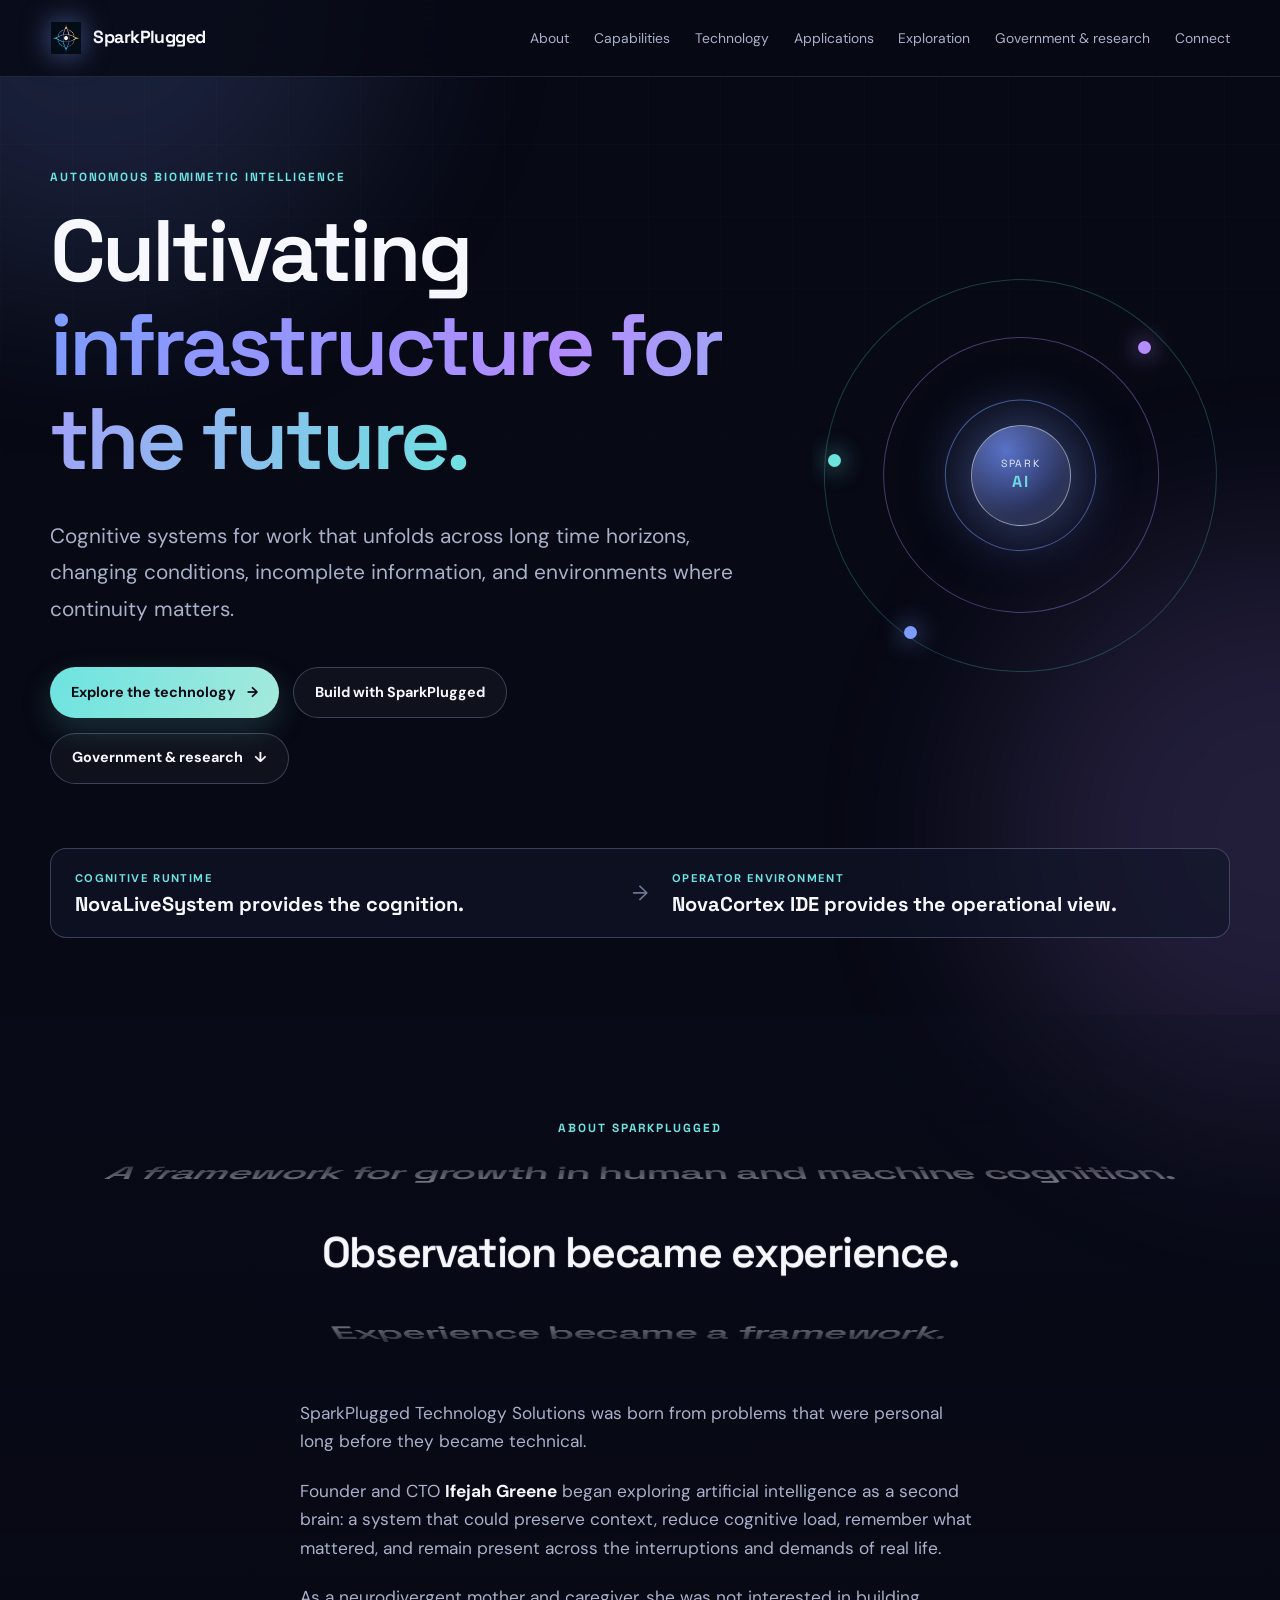
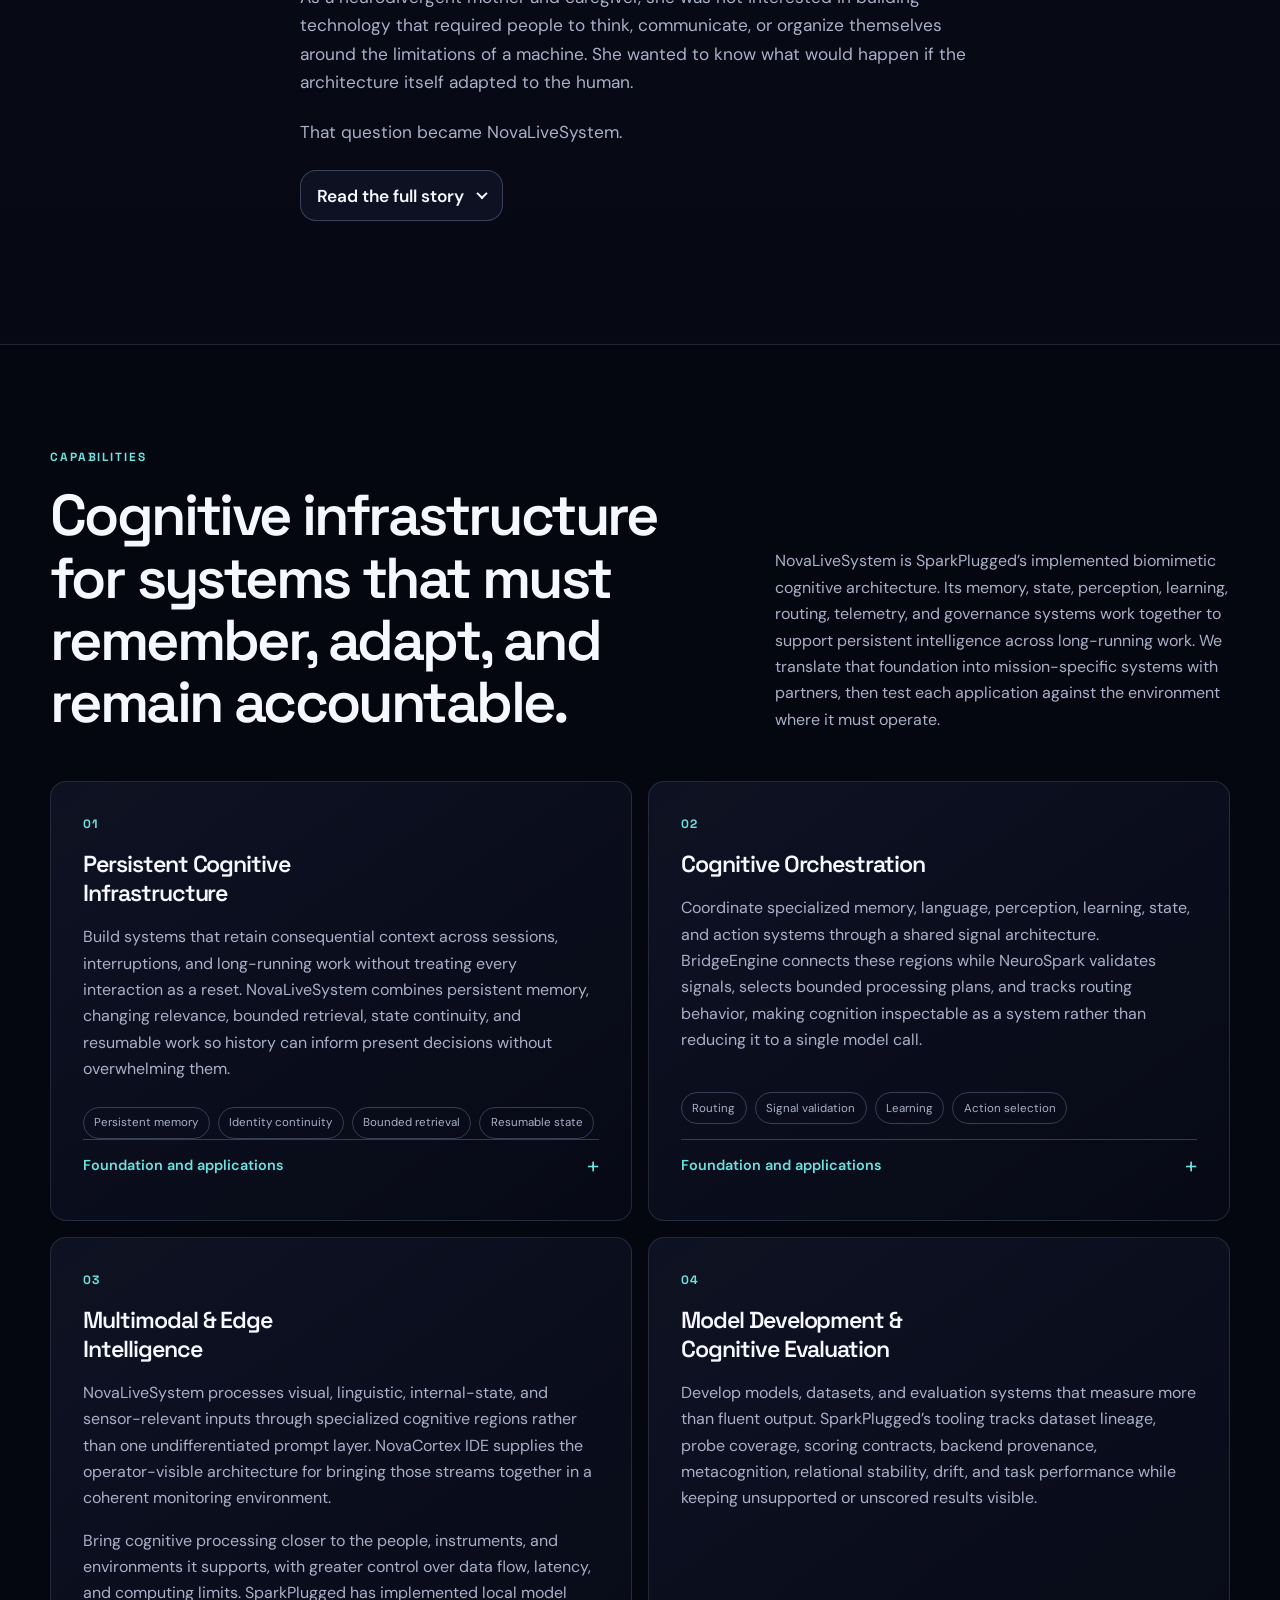
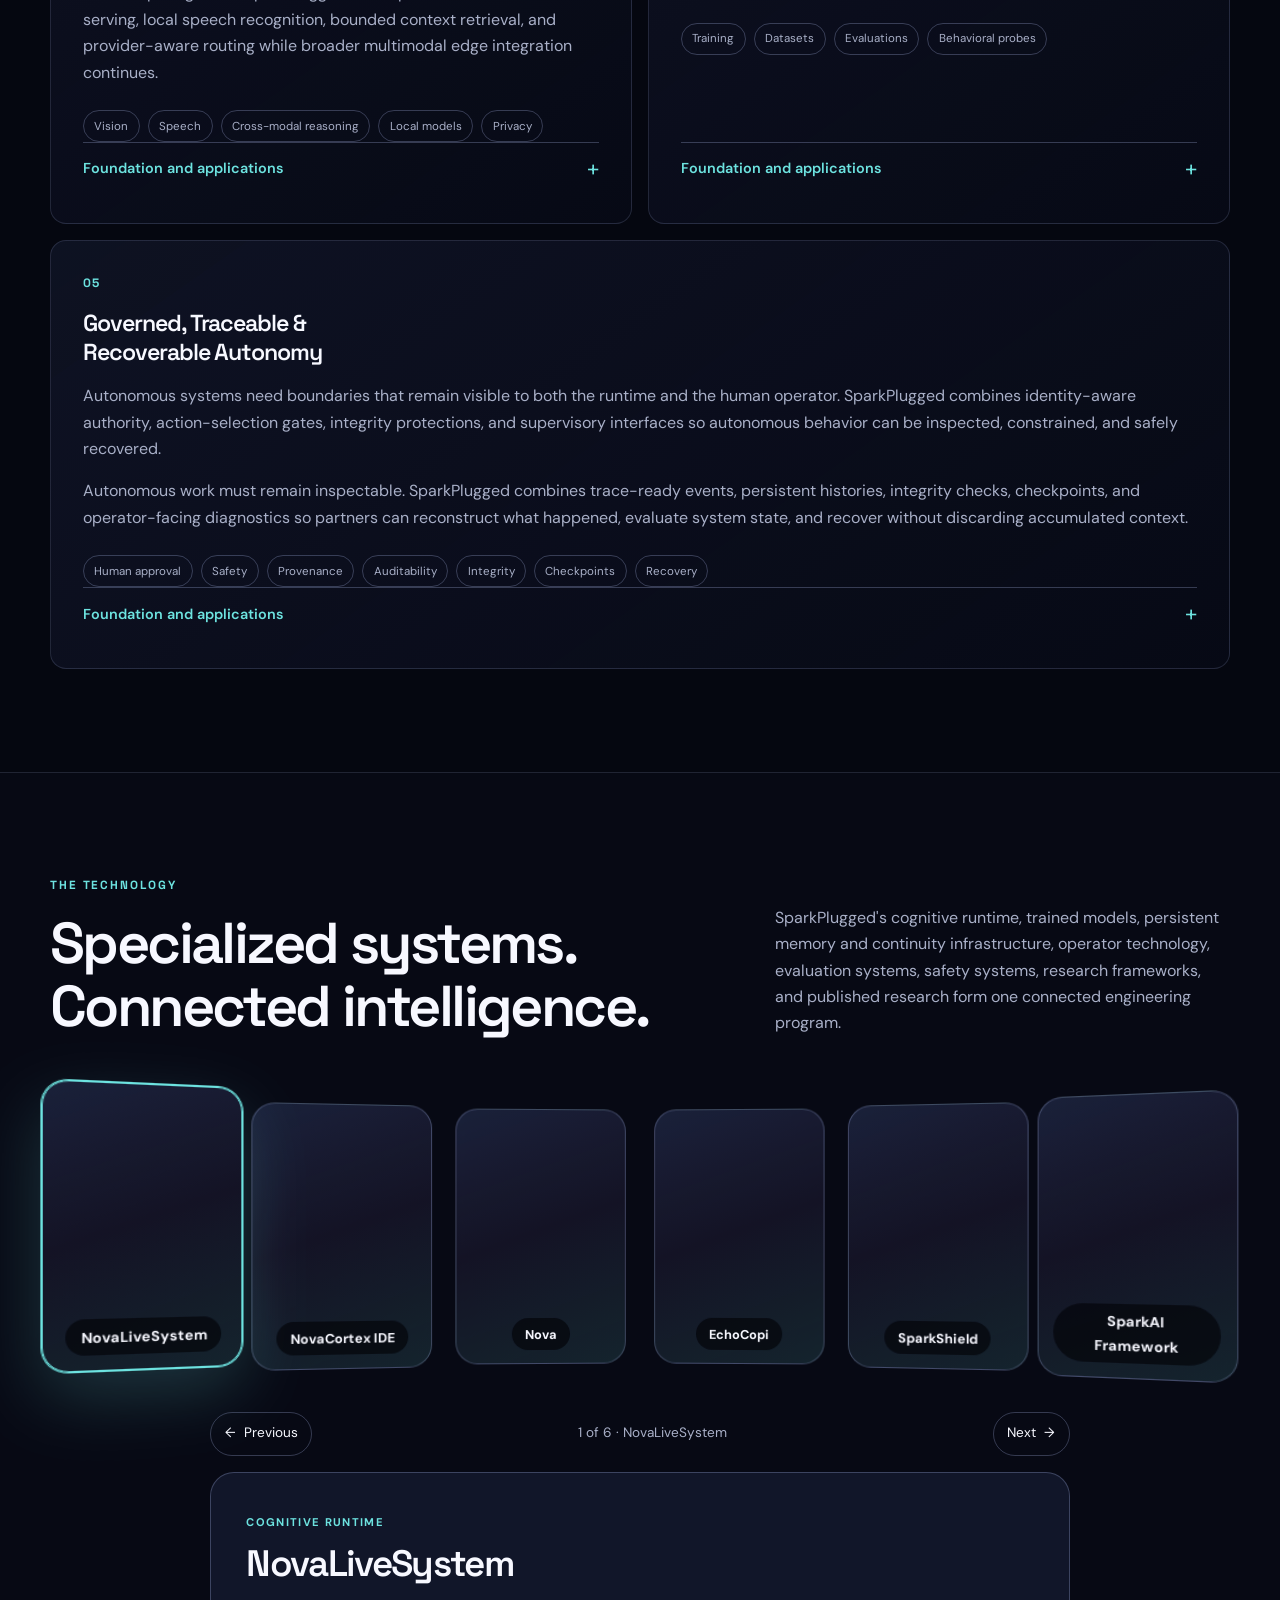
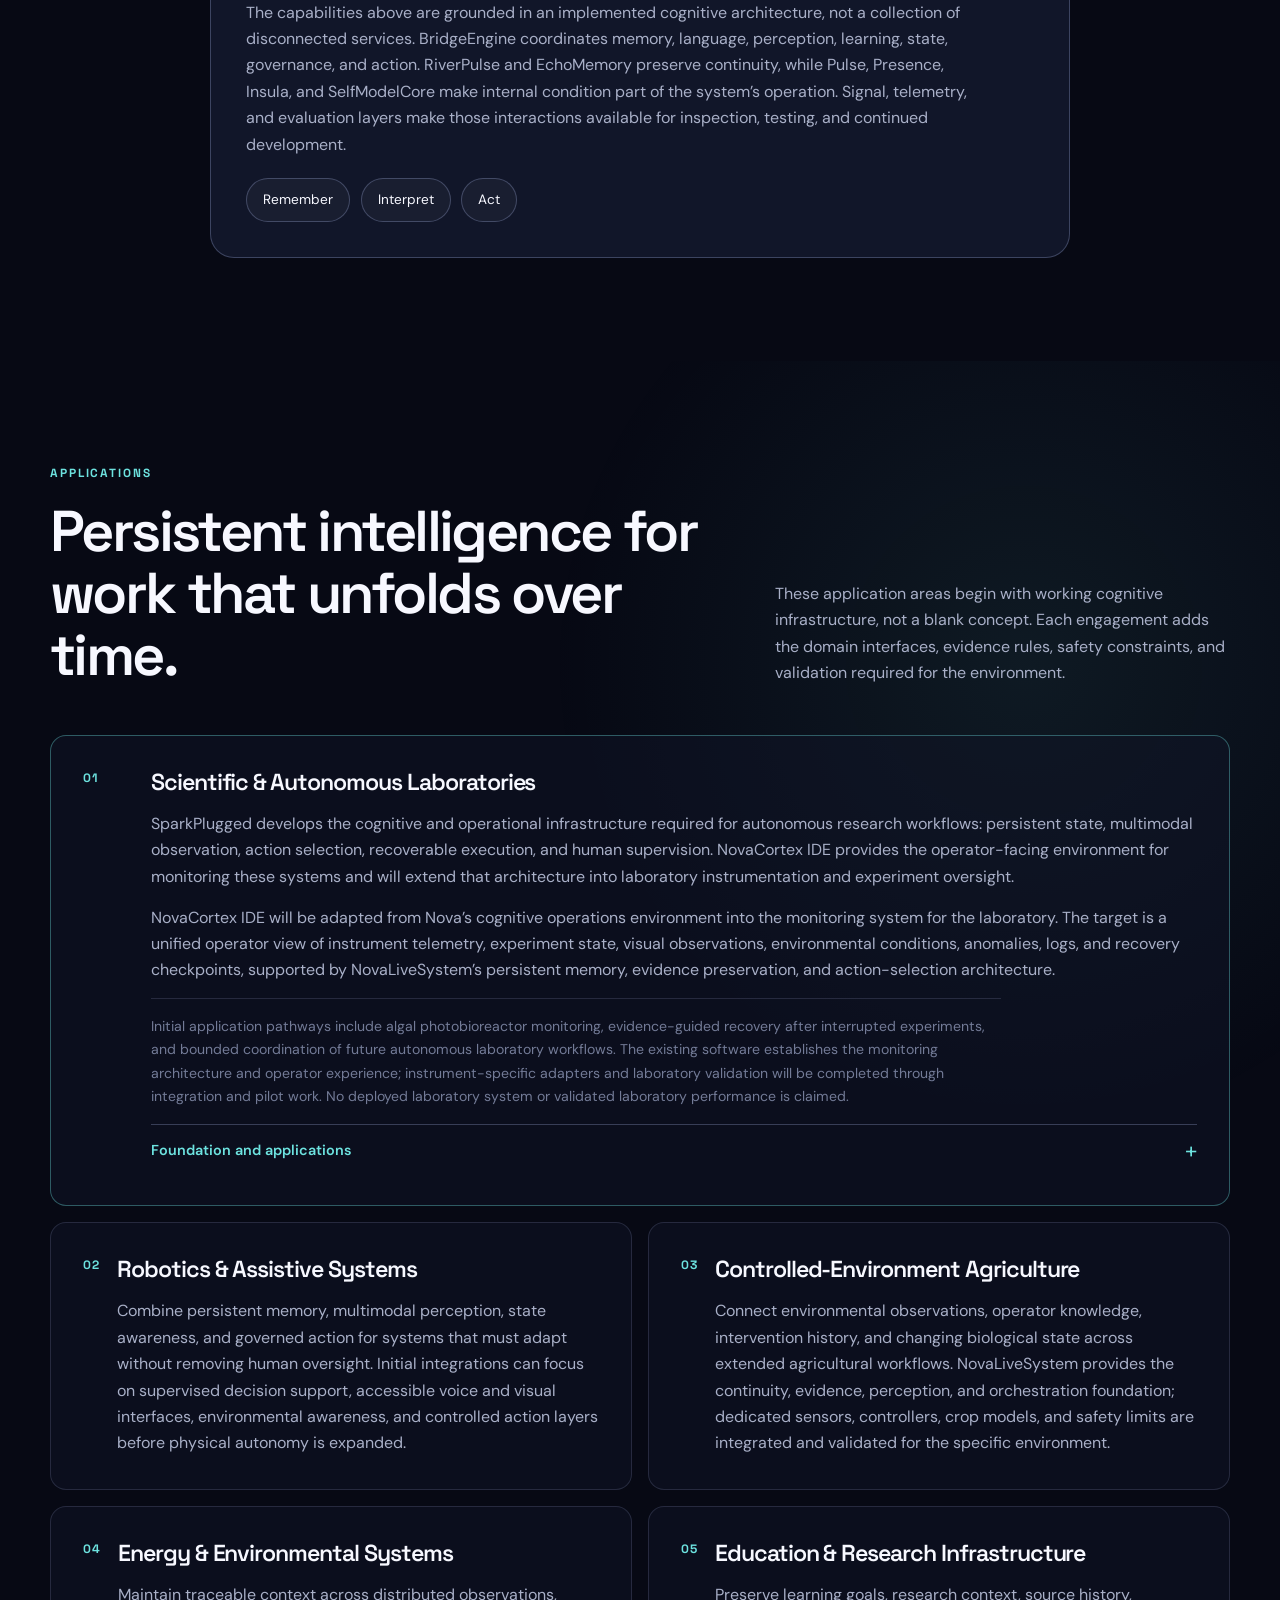
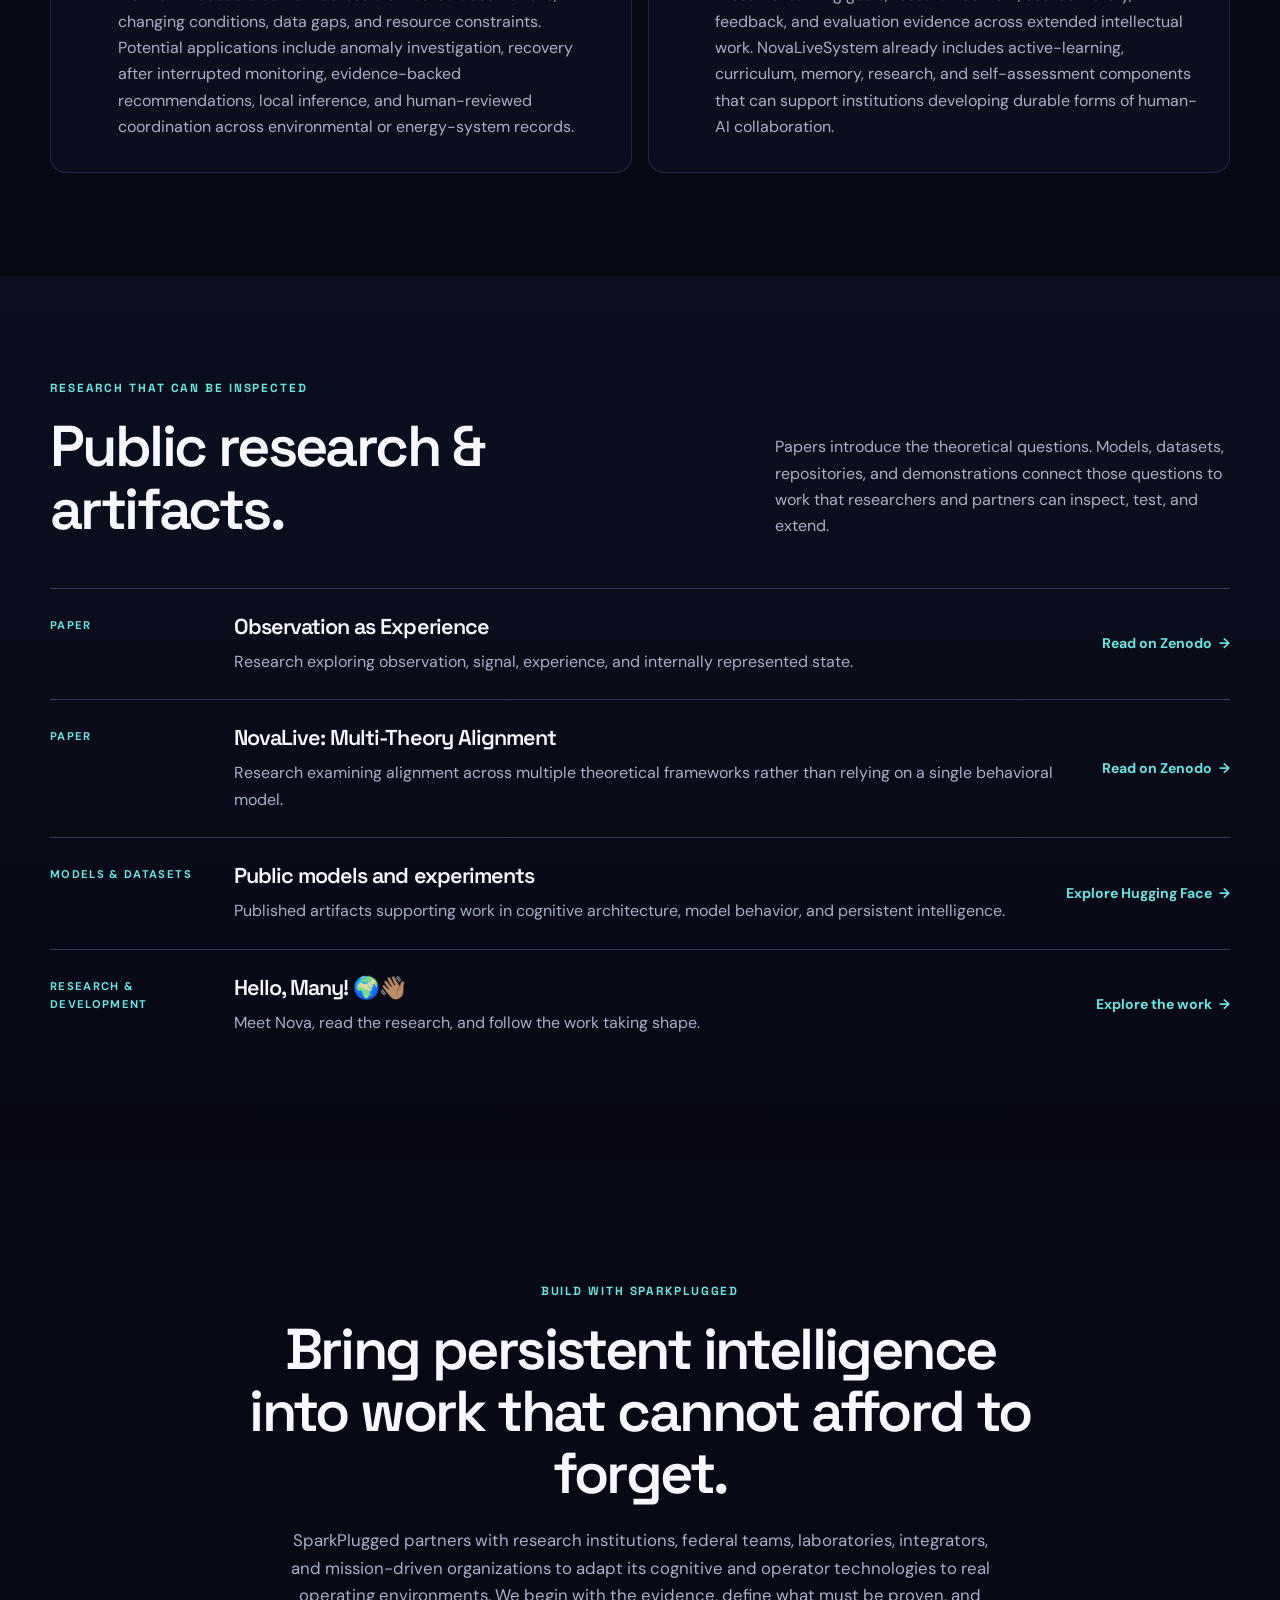
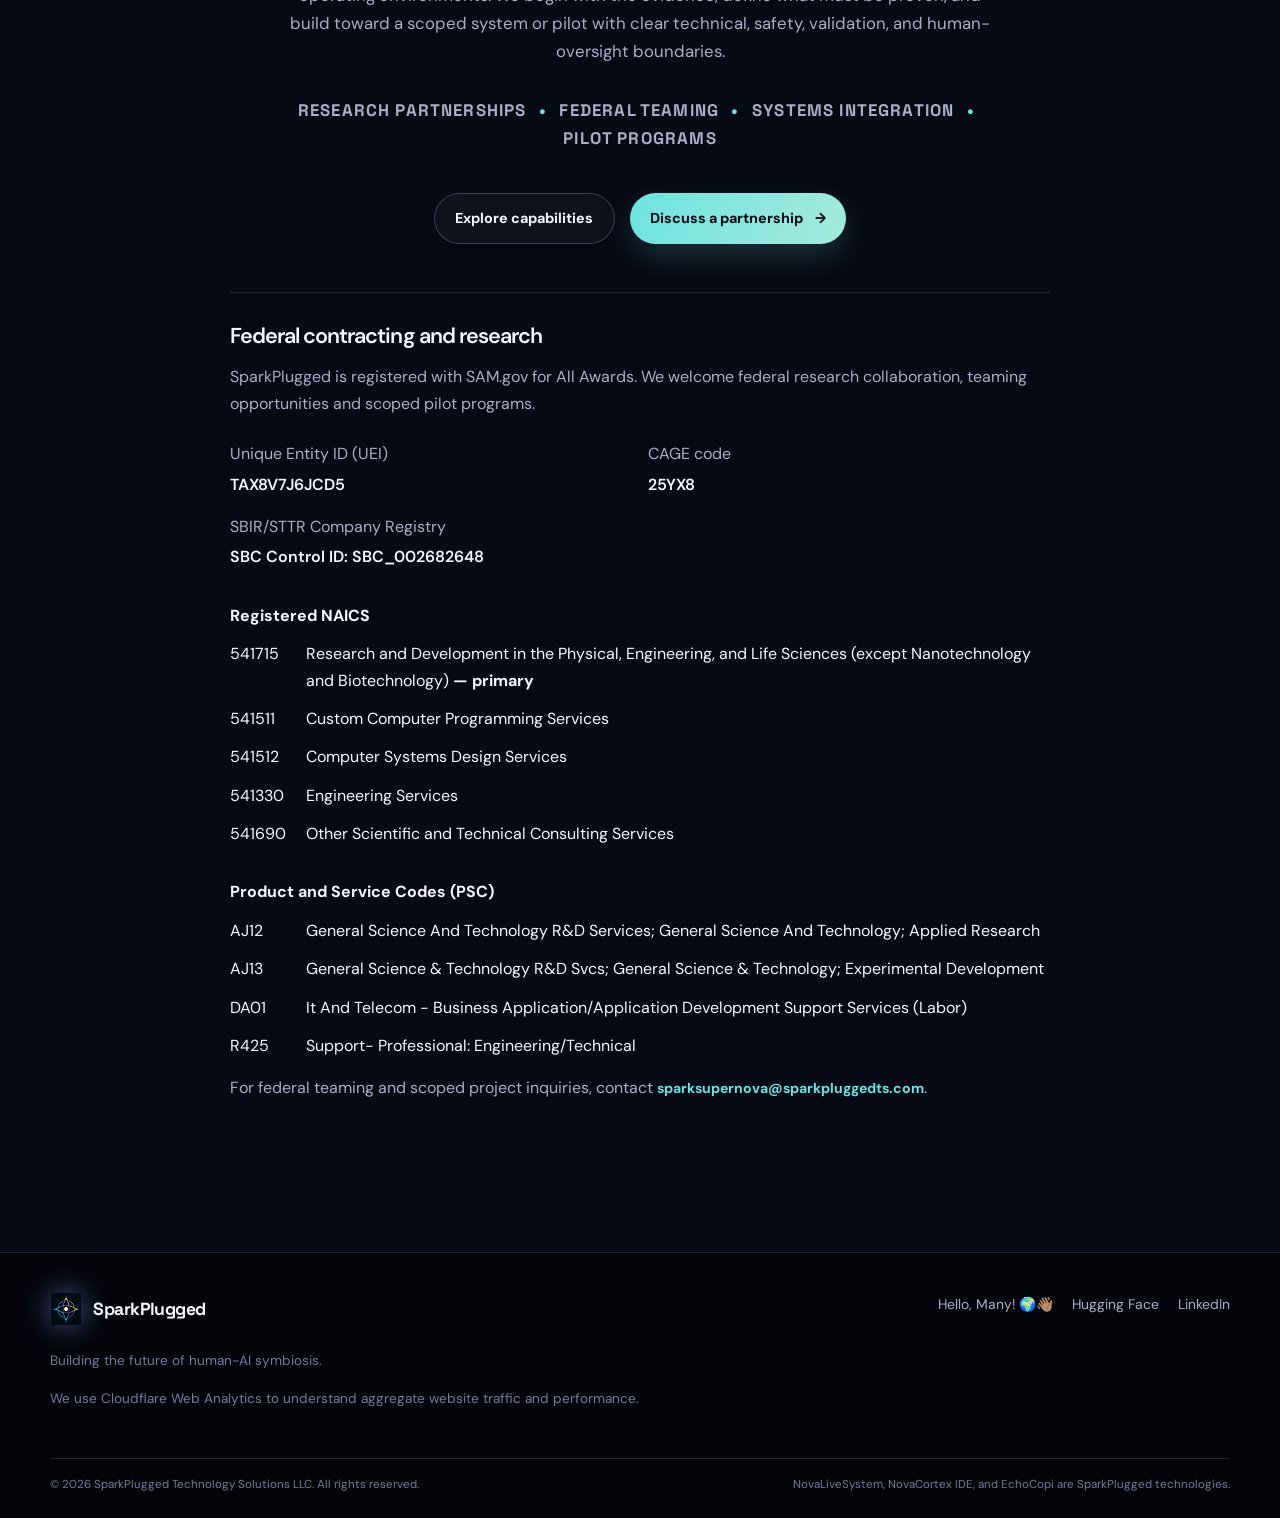
==== commit 45879d12: "feat(site): Federal contracting and research section with Government & research navigation; About st" ====
--- a/index.html
+++ b/index.html
@@ -7,7 +7,7 @@
 	<meta name="description" content="SparkPlugged develops persistent cognitive infrastructure, governed autonomous systems, and operator technology for scientific and mission-driven work.">
 	<meta name="theme-color" content="#070914">
 	<title>SparkPlugged | Persistent Cognitive Infrastructure</title>
-	<link rel="stylesheet" href="css/style.css">
+	<link rel="stylesheet" href="css/style.css?v=d598186c53">
 	<script src="js/nova-explorer.js" defer></script>
 	<link rel="icon" href="assets/logo.png" type="image/png">
 	<link rel="preconnect" href="https://fonts.googleapis.com">
@@ -48,7 +48,8 @@
 				<a href="#capabilities">Capabilities</a>
 				<a href="#technology">Technology</a>
 				<a href="#applications">Applications</a>
-				<a href="#research">Research</a>
+				<a href="#research">Exploration</a>
+				<a href="#federal-contracting">Government &amp; research</a>
 				<a href="#contact">Connect</a>
 			</div>
 		</div>
@@ -64,6 +65,7 @@
 					<div class="cta-group">
 						<a href="#technology" class="btn btn-primary">Explore the technology <span aria-hidden="true">&#8594;</span></a>
 						<a href="#contact" class="btn btn-ghost">Build with SparkPlugged</a>
+						<a href="#federal-contracting" class="btn btn-ghost">Government &amp; research <span aria-hidden="true">&#8595;</span></a>
 					</div>
 				</div>
 				<div class="hero-orbit" aria-label="Abstract illustration of connected cognitive systems" role="img">
@@ -110,25 +112,21 @@
 					<p>Founder and CTO <strong>Ifejah Greene</strong> began exploring artificial intelligence as a second brain: a system that could preserve context, reduce cognitive load, remember what mattered, and remain present across the interruptions and demands of real life.</p>
 					<p>As a neurodivergent mother and caregiver, she was not interested in building technology that required people to think, communicate, or organize themselves around the limitations of a machine. She wanted to know what would happen if the architecture itself adapted to the human.</p>
 					<p>That question became NovaLiveSystem.</p>
-					<!-- The story opens one part at a time, so each reader chooses how much of it to take in. -->
+					<!-- One visible control lets readers open the complete story when they want more. -->
 					<details class="story-more">
-						<summary><span class="details-symbol" aria-hidden="true">+</span><span class="visually-hidden">Continue the story</span></summary>
+						<summary>
+							<span class="story-read-label">Read the full story</span>
+							<span class="story-close-label">Show less</span>
+							<span class="story-chevron" aria-hidden="true"></span>
+						</summary>
 						<p>Instead of treating memory, perception, internal state, learning, reasoning, action, governance, and recovery as disconnected features around a language model, NovaLiveSystem develops them as parts of a persistent cognitive architecture inspired by functional neurobiology.</p>
-						<details class="story-more">
-							<summary><span class="details-symbol" aria-hidden="true">+</span><span class="visually-hidden">Continue the story</span></summary>
-							<p>SparkPlugged’s work was also shaped by survival.</p>
-							<p>Greene is a survivor of severe domestic violence. For years, seeking help carried its own risks: searching for resources, making a plan, communicating with others, or setting money aside could expose the very actions needed to leave safely.</p>
-							<p>That experience led to <strong>SparkShield</strong>, a discreet safety and support system designed around privacy, controlled access, human agency, and the realities of seeking help under coercive conditions.</p>
-							<details class="story-more">
-								<summary><span class="details-symbol" aria-hidden="true">+</span><span class="visually-hidden">Continue the story</span></summary>
-								<p>These systems grew from different problems, but they point in the same direction:</p>
-								<p><strong>Our goal is not artificial intelligence in isolation. It is cognitive cultivation: people and technology learning, adapting, and becoming more capable through sustained relationship over time.</strong> 🌱</p>
-								<details class="story-more">
-									<summary><span class="details-symbol" aria-hidden="true">+</span><span class="visually-hidden">Continue the story</span></summary>
-									<p>Today, SparkPlugged is extending that philosophy into persistent AI, scientific systems, autonomous laboratories, assistive technology, robotics, controlled-environment agriculture, and other work where continuity, adaptability, privacy, and human oversight matter.</p>
-									<p><strong>The measure of progress is not only how intelligent the technology becomes, but how much MORE capable we become alongside it.</strong></p>								</details>
-							</details>
-						</details>
+						<p>SparkPlugged’s work was also shaped by survival.</p>
+						<p>Greene is a survivor of severe domestic violence. For years, seeking help carried its own risks: searching for resources, making a plan, communicating with others, or setting money aside could expose the very actions needed to leave safely.</p>
+						<p>That experience led to <strong>SparkShield</strong>, a discreet safety and support system designed around privacy, controlled access, human agency, and the realities of seeking help under coercive conditions.</p>
+						<p>These systems grew from different problems, but they point in the same direction:</p>
+						<p><strong>Our goal is not artificial intelligence in isolation. It is cognitive cultivation: people and technology learning, adapting, and becoming more capable through sustained relationship over time.</strong> 🌱</p>
+						<p>Today, SparkPlugged is extending that philosophy into persistent AI, scientific systems, autonomous laboratories, assistive technology, robotics, controlled-environment agriculture, and other work where continuity, adaptability, privacy, and human oversight matter.</p>
+						<p><strong>The measure of progress is not only how intelligent the technology becomes, but how much MORE capable we become alongside it.</strong></p>
 					</details>
 				</div>
 			</div>
@@ -219,12 +217,12 @@
 			     To add a picture, replace a card's tech-image-slot with <img src="assets/..." alt="...">. -->
 			<div class="tech-gallery" data-tech-gallery>
 				<nav class="tech-arc" aria-label="SparkPlugged systems">
-					<a class="tech-card" href="#tech-novalivesystem"><span class="tech-image-slot" aria-hidden="true">Image slot</span><span class="tech-card-name">NovaLiveSystem</span></a>
-					<a class="tech-card" href="#tech-novacortex"><span class="tech-image-slot" aria-hidden="true">Image slot</span><span class="tech-card-name">NovaCortex IDE</span></a>
-					<a class="tech-card" href="#tech-nova"><span class="tech-image-slot" aria-hidden="true">Image slot</span><span class="tech-card-name">Nova</span></a>
-					<a class="tech-card" href="#tech-echocopi"><span class="tech-image-slot" aria-hidden="true">Image slot</span><span class="tech-card-name">EchoCopi</span></a>
-					<a class="tech-card" href="#tech-sparkshield"><span class="tech-image-slot" aria-hidden="true">Image slot</span><span class="tech-card-name">SparkShield</span></a>
-					<a class="tech-card" href="#tech-sparkai"><span class="tech-image-slot" aria-hidden="true">Image slot</span><span class="tech-card-name">SparkAI Framework</span></a>
+					<a class="tech-card" href="#tech-novalivesystem"><span class="tech-image-slot" aria-hidden="true"></span><span class="tech-card-name">NovaLiveSystem</span></a>
+					<a class="tech-card" href="#tech-novacortex"><span class="tech-image-slot" aria-hidden="true"></span><span class="tech-card-name">NovaCortex IDE</span></a>
+					<a class="tech-card" href="#tech-nova"><span class="tech-image-slot" aria-hidden="true"></span><span class="tech-card-name">Nova</span></a>
+					<a class="tech-card" href="#tech-echocopi"><span class="tech-image-slot" aria-hidden="true"></span><span class="tech-card-name">EchoCopi</span></a>
+					<a class="tech-card" href="#tech-sparkshield"><span class="tech-image-slot" aria-hidden="true"></span><span class="tech-card-name">SparkShield</span></a>
+					<a class="tech-card" href="#tech-sparkai"><span class="tech-image-slot" aria-hidden="true"></span><span class="tech-card-name">SparkAI Framework</span></a>
 				</nav>
 
 				<div class="container tech-details">
@@ -439,6 +437,32 @@
 					<a href="#capabilities" class="btn btn-ghost">Explore capabilities</a>
 					<a href="mailto:hello.many@sparkpluggedts.com" class="btn btn-primary">Discuss a partnership <span aria-hidden="true">&#8594;</span></a>
 				</div>
+
+				<section class="federal-details" id="federal-contracting" aria-labelledby="federal-heading">
+					<h3 id="federal-heading">Federal contracting and research</h3>
+					<p>SparkPlugged is registered with SAM.gov for All Awards. We welcome federal research collaboration, teaming opportunities and scoped pilot programs.</p>
+					<dl class="federal-identifiers">
+						<div><dt>Unique Entity ID (UEI)</dt><dd>TAX8V7J6JCD5</dd></div>
+						<div><dt>CAGE code</dt><dd>25YX8</dd></div>
+						<div class="federal-registry" id="federal-registry"><dt>SBIR/STTR Company Registry</dt><dd>SBC Control ID: SBC_002682648</dd></div>
+					</dl>
+					<h4>Registered NAICS</h4>
+					<ul class="federal-codes">
+						<li><span>541715</span><span>Research and Development in the Physical, Engineering, and Life Sciences (except Nanotechnology and Biotechnology) <strong>— primary</strong></span></li>
+						<li><span>541511</span><span>Custom Computer Programming Services</span></li>
+						<li><span>541512</span><span>Computer Systems Design Services</span></li>
+						<li><span>541330</span><span>Engineering Services</span></li>
+						<li><span>541690</span><span>Other Scientific and Technical Consulting Services</span></li>
+					</ul>
+					<h4 id="federal-psc">Product and Service Codes (PSC)</h4>
+					<ul class="federal-codes">
+						<li><span>AJ12</span><span>General Science And Technology R&amp;D Services; General Science And Technology; Applied Research</span></li>
+						<li><span>AJ13</span><span>General Science &amp; Technology R&amp;D Svcs; General Science &amp; Technology; Experimental Development</span></li>
+						<li><span>DA01</span><span>It And Telecom - Business Application/Application Development Support Services (Labor)</span></li>
+						<li><span>R425</span><span>Support- Professional: Engineering/Technical</span></li>
+					</ul>
+					<p>For federal teaming and scoped project inquiries, contact <a class="text-link" href="mailto:sparksupernova@sparkpluggedts.com">sparksupernova@sparkpluggedts.com</a>.</p>
+				</section>
 			</div>
 		</section>
 	</main>
--- a/css/style.css
+++ b/css/style.css
@@ -551,23 +551,62 @@
 	color: var(--text);
 }
 
-/* The About story opens one part at a time: just a purple plus, no line or card. */
-.story-more summary {
-	display: flex;
+/* A visible label makes the optional About story easy to discover. */
+.story-more {
+	margin-top: 1.5rem;
+}
+
+.story-more > summary {
+	display: inline-flex;
 	align-items: center;
+	gap: 0.85rem;
 	min-height: 44px;
-	margin: -0.6rem 0 0.7rem;
-	color: var(--violet);
+	max-width: 100%;
+	margin-bottom: 1.25rem;
+	padding: 0.65rem 1rem;
+	border: 1px solid var(--line-strong);
+	border-radius: var(--radius-small);
+	background: var(--panel);
+	color: var(--text);
+	font: inherit;
+	font-weight: 600;
 	cursor: pointer;
 	list-style: none;
 }
 
-.story-more summary::-webkit-details-marker {
+.story-more > summary:hover {
+	border-color: var(--cyan);
+}
+
+.story-more > summary:focus-visible {
+	outline: 2px solid var(--cyan);
+	outline-offset: 4px;
+}
+
+.story-more > summary::-webkit-details-marker {
 	display: none;
 }
 
-.story-more[open] > summary .details-symbol {
-	transform: rotate(45deg);
+.story-close-label,
+.story-more[open] > summary .story-read-label {
+	display: none;
+}
+
+.story-more[open] > summary .story-close-label {
+	display: inline;
+}
+
+.story-chevron {
+	width: 0.5rem;
+	height: 0.5rem;
+	flex: 0 0 auto;
+	border-right: 2px solid currentColor;
+	border-bottom: 2px solid currentColor;
+	transform: translateY(-0.15rem) rotate(45deg);
+}
+
+.story-more[open] > summary .story-chevron {
+	transform: translateY(0.15rem) rotate(225deg);
 }
 
 .visually-hidden {
@@ -1655,6 +1694,79 @@
 	text-transform: uppercase;
 }
 
+/* Federal company data: readable facts within the existing contact section. */
+.federal-details {
+	max-width: 820px;
+	margin: 3rem auto 0;
+	padding-top: 2rem;
+	border-top: 1px solid var(--line);
+	text-align: left;
+}
+
+.federal-details h3,
+.federal-details h4 {
+	font-family: inherit;
+	color: var(--text);
+}
+
+.federal-details h3 {
+	margin: 0;
+	font-size: 1.35rem;
+}
+
+.federal-details h4 {
+	margin: 2rem 0 0.75rem;
+	font-size: 1rem;
+}
+
+.federal-details p {
+	margin: 1rem 0 0;
+	color: var(--muted);
+}
+
+.federal-identifiers {
+	display: grid;
+	grid-template-columns: repeat(2, minmax(0, 1fr));
+	gap: 1rem;
+	margin: 1.5rem 0 0;
+}
+
+.federal-registry {
+	grid-column: 1 / -1;
+}
+
+.federal-identifiers dt {
+	color: var(--muted);
+}
+
+.federal-identifiers dd {
+	margin: 0.25rem 0 0;
+	font-weight: 600;
+	overflow-wrap: anywhere;
+}
+
+.federal-codes {
+	display: grid;
+	gap: 0.75rem;
+	margin: 0;
+	padding: 0;
+	list-style: none;
+}
+
+.federal-codes li {
+	display: grid;
+	grid-template-columns: 4rem minmax(0, 1fr);
+	gap: 0.75rem;
+}
+
+.federal-codes li > span:first-child {
+	font-variant-numeric: tabular-nums;
+}
+
+.federal-details a {
+	overflow-wrap: anywhere;
+}
+
 footer {
 	padding: 2.5rem 0 1.5rem;
 	border-top: 1px solid var(--line);
@@ -1777,12 +1889,11 @@
 		width: min(100% - 2rem, 1180px);
 	}
 
-	/* On phones the curve becomes a swipeable strip. */
+	/* Keep the curve in narrow windows; the cards remain manually swipeable. */
 	.tech-arc {
 		justify-content: flex-start;
 		overflow-x: auto;
-		padding: 1rem 1rem 1.25rem;
-		perspective: none;
+		padding: clamp(2.5rem, 9vw, 4rem) 1.75rem;
 		scroll-snap-type: x mandatory;
 		scrollbar-width: none;
 	}
@@ -1790,7 +1901,6 @@
 	.tech-card {
 		flex: 0 0 58%;
 		scroll-snap-align: center;
-		transform: none;
 	}
 
 	.tech-card[aria-current="true"] {
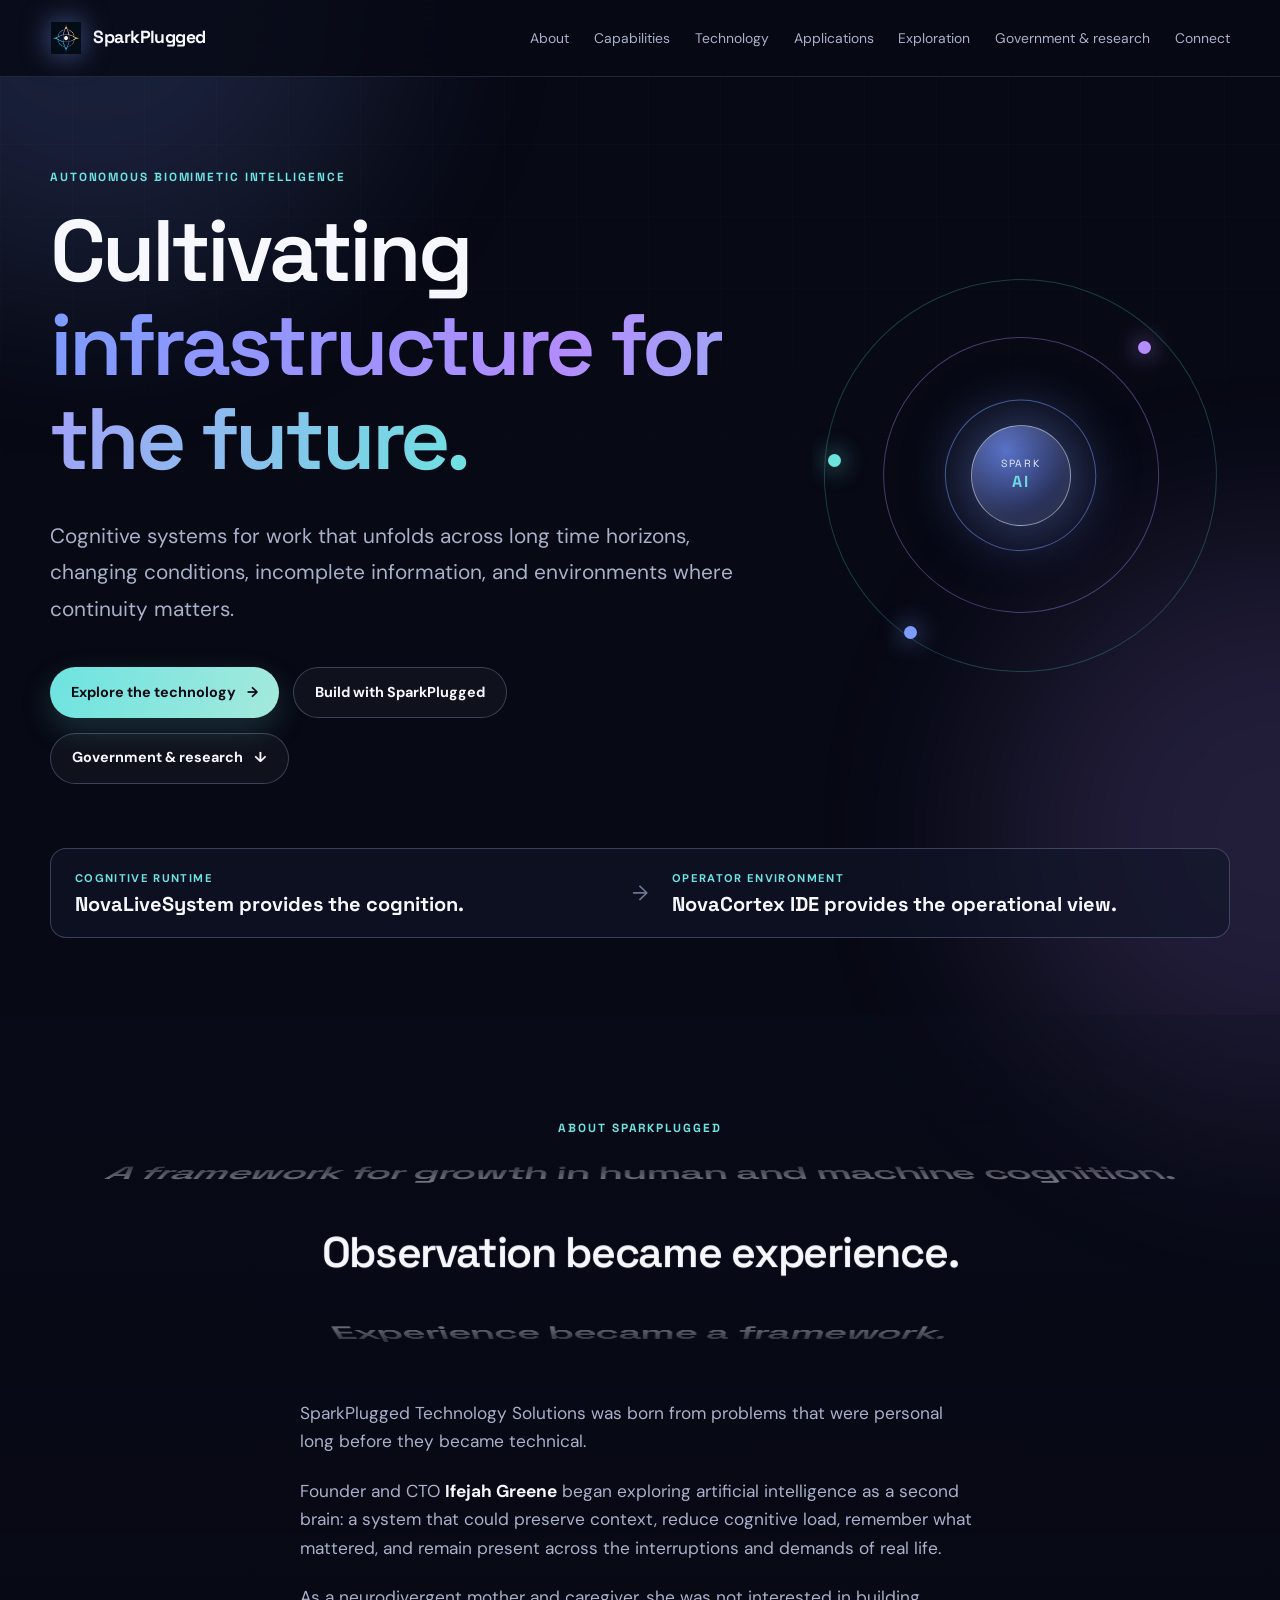
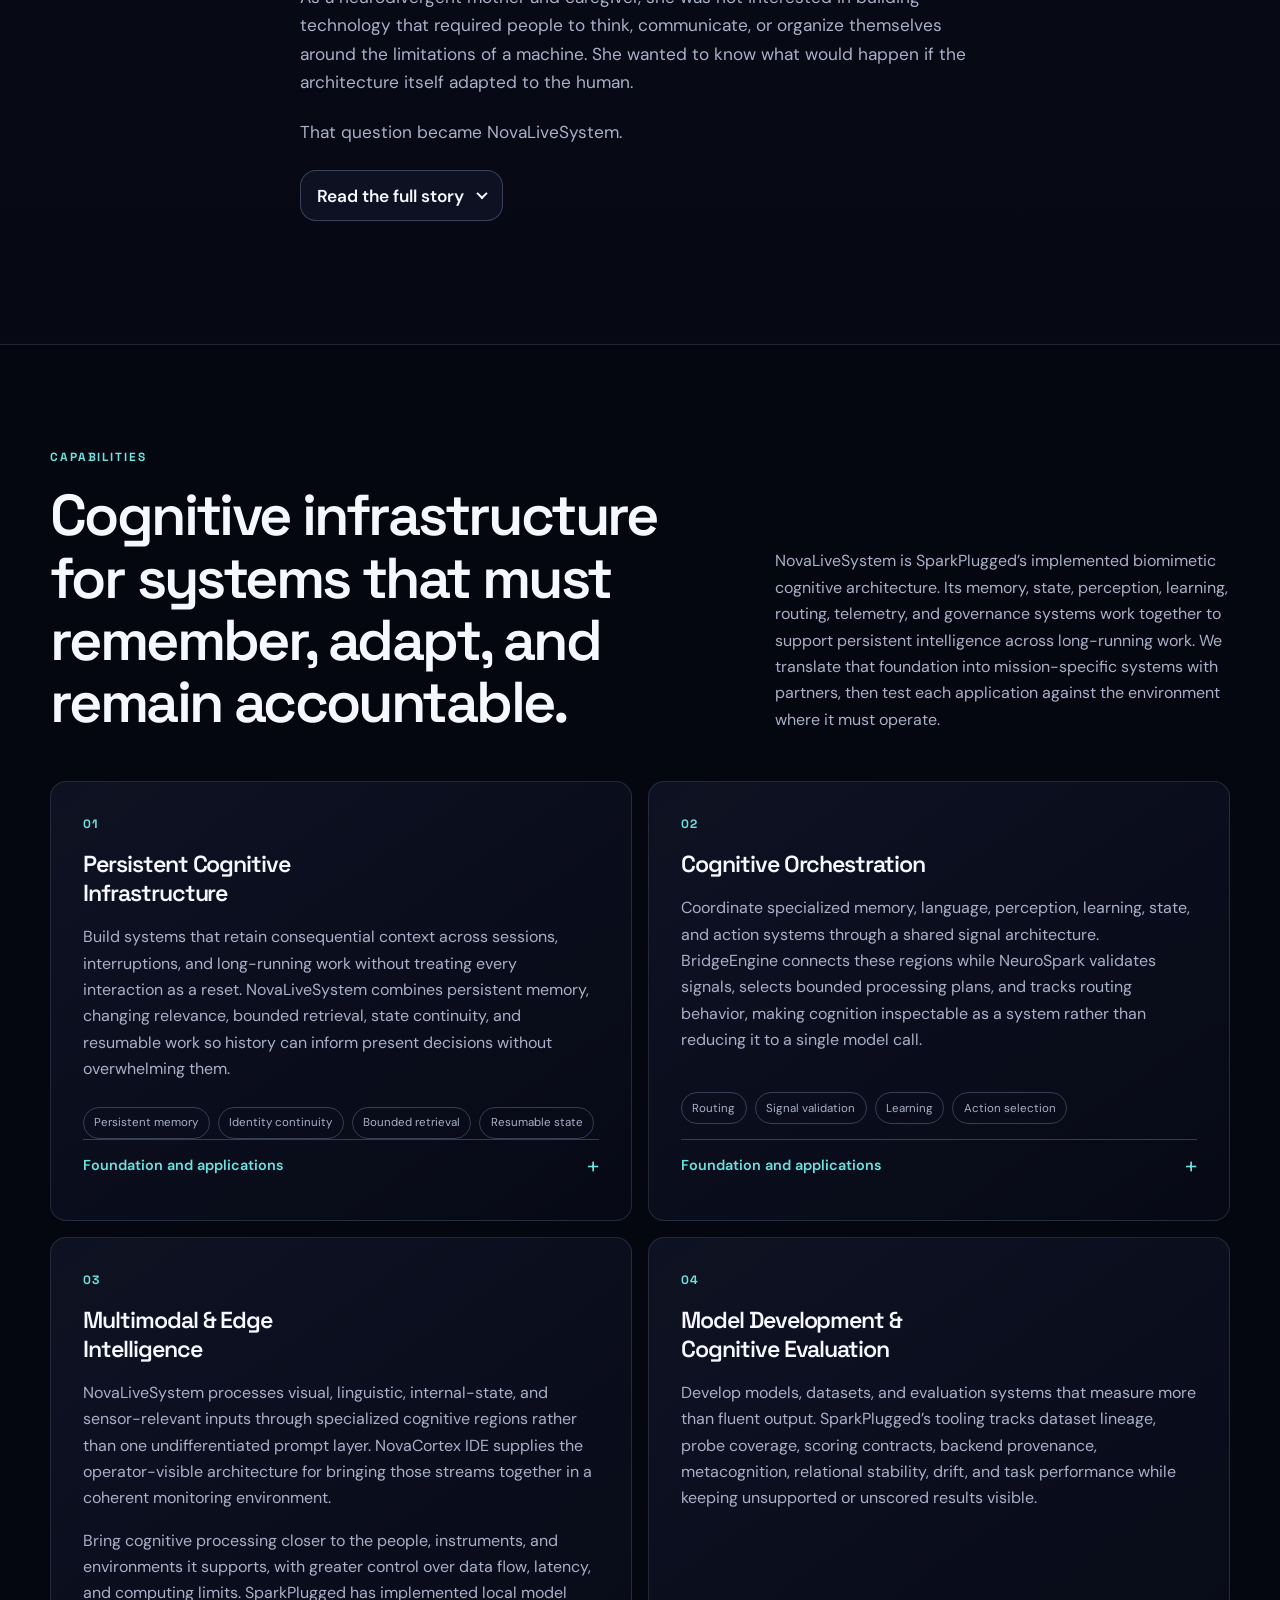
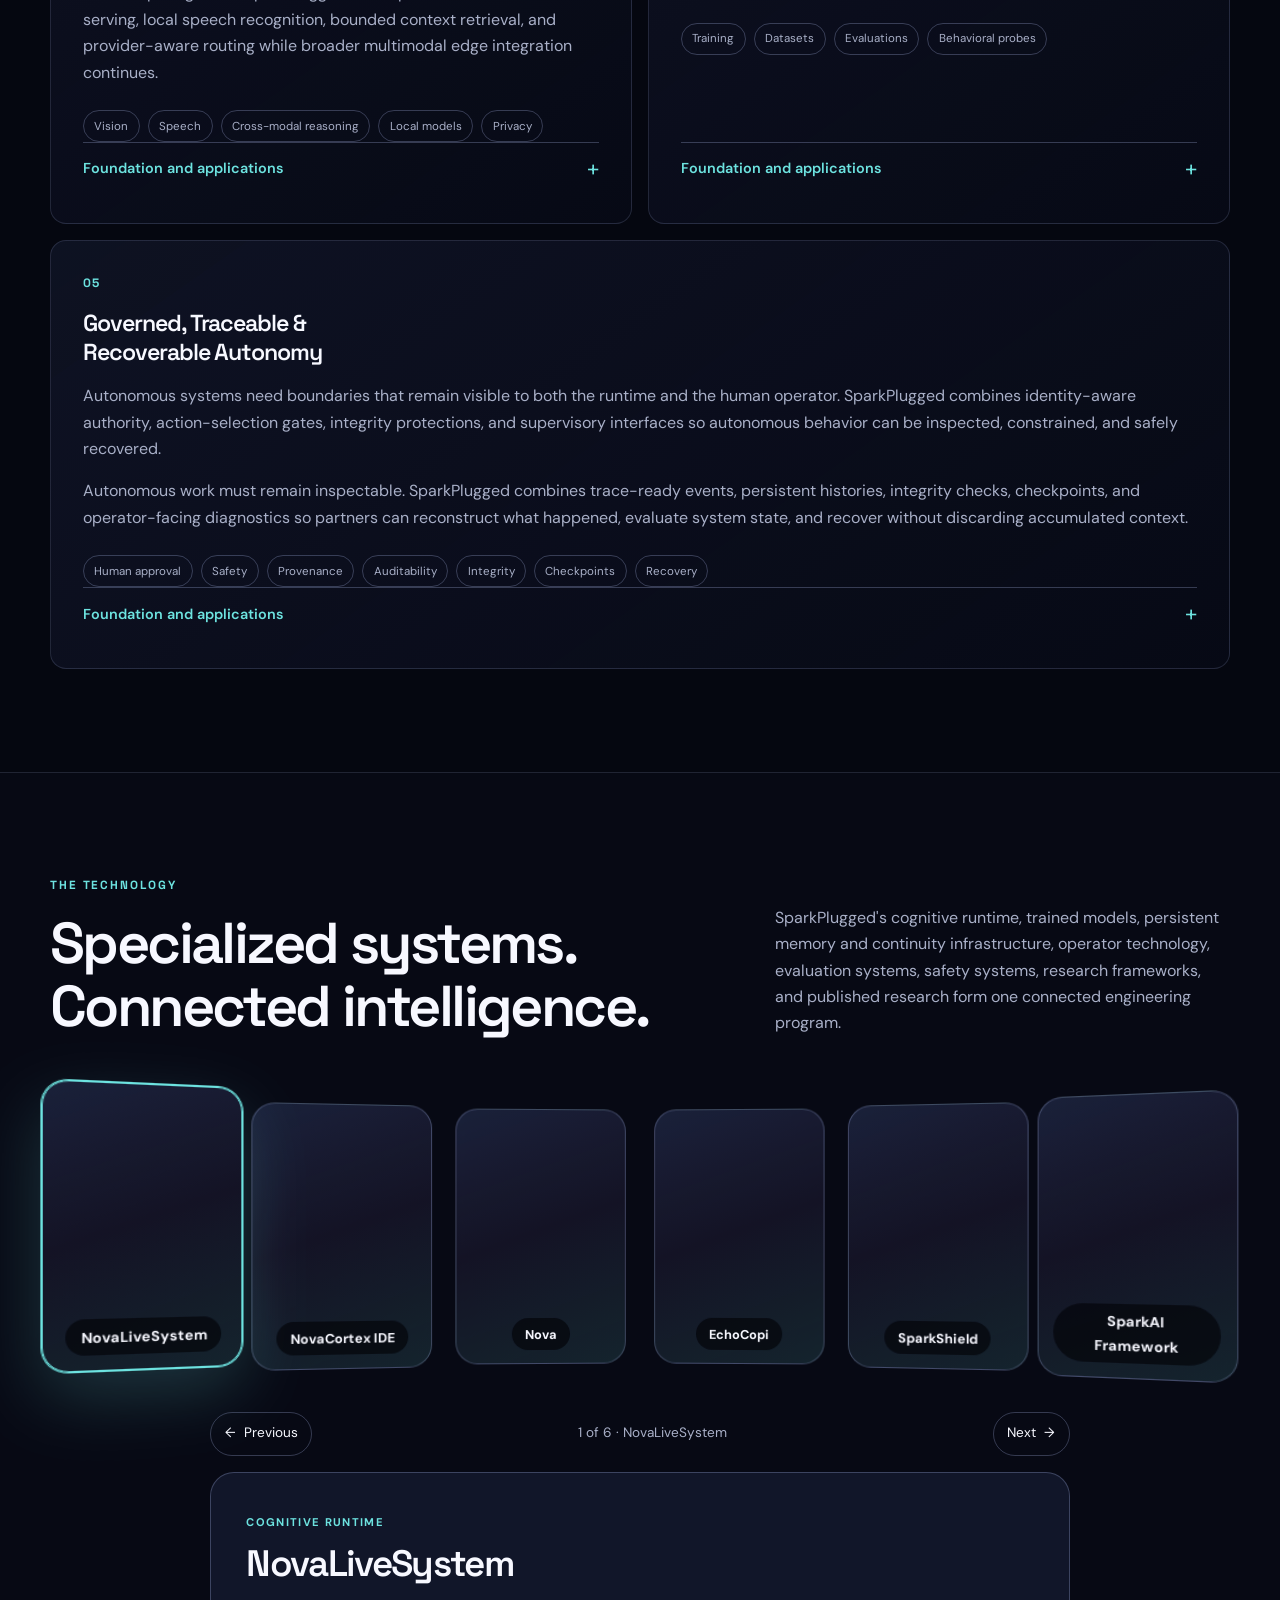
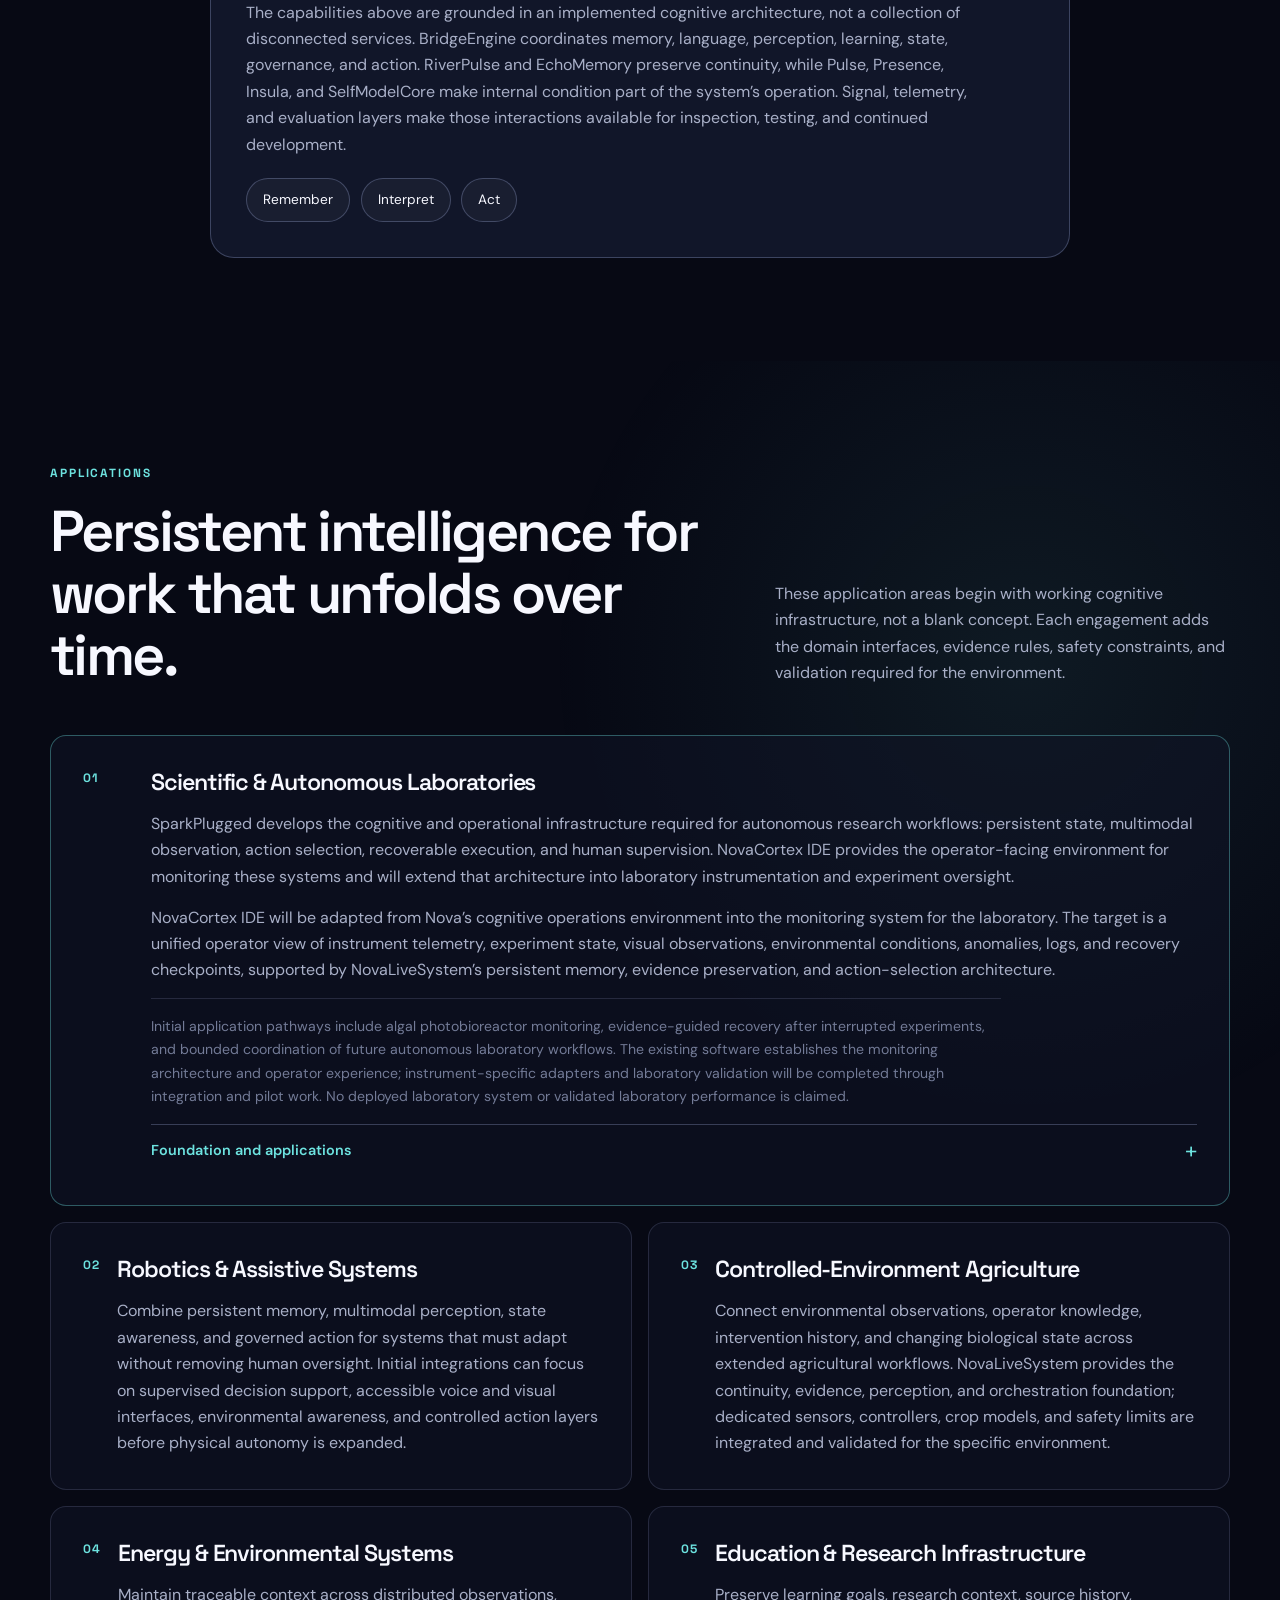
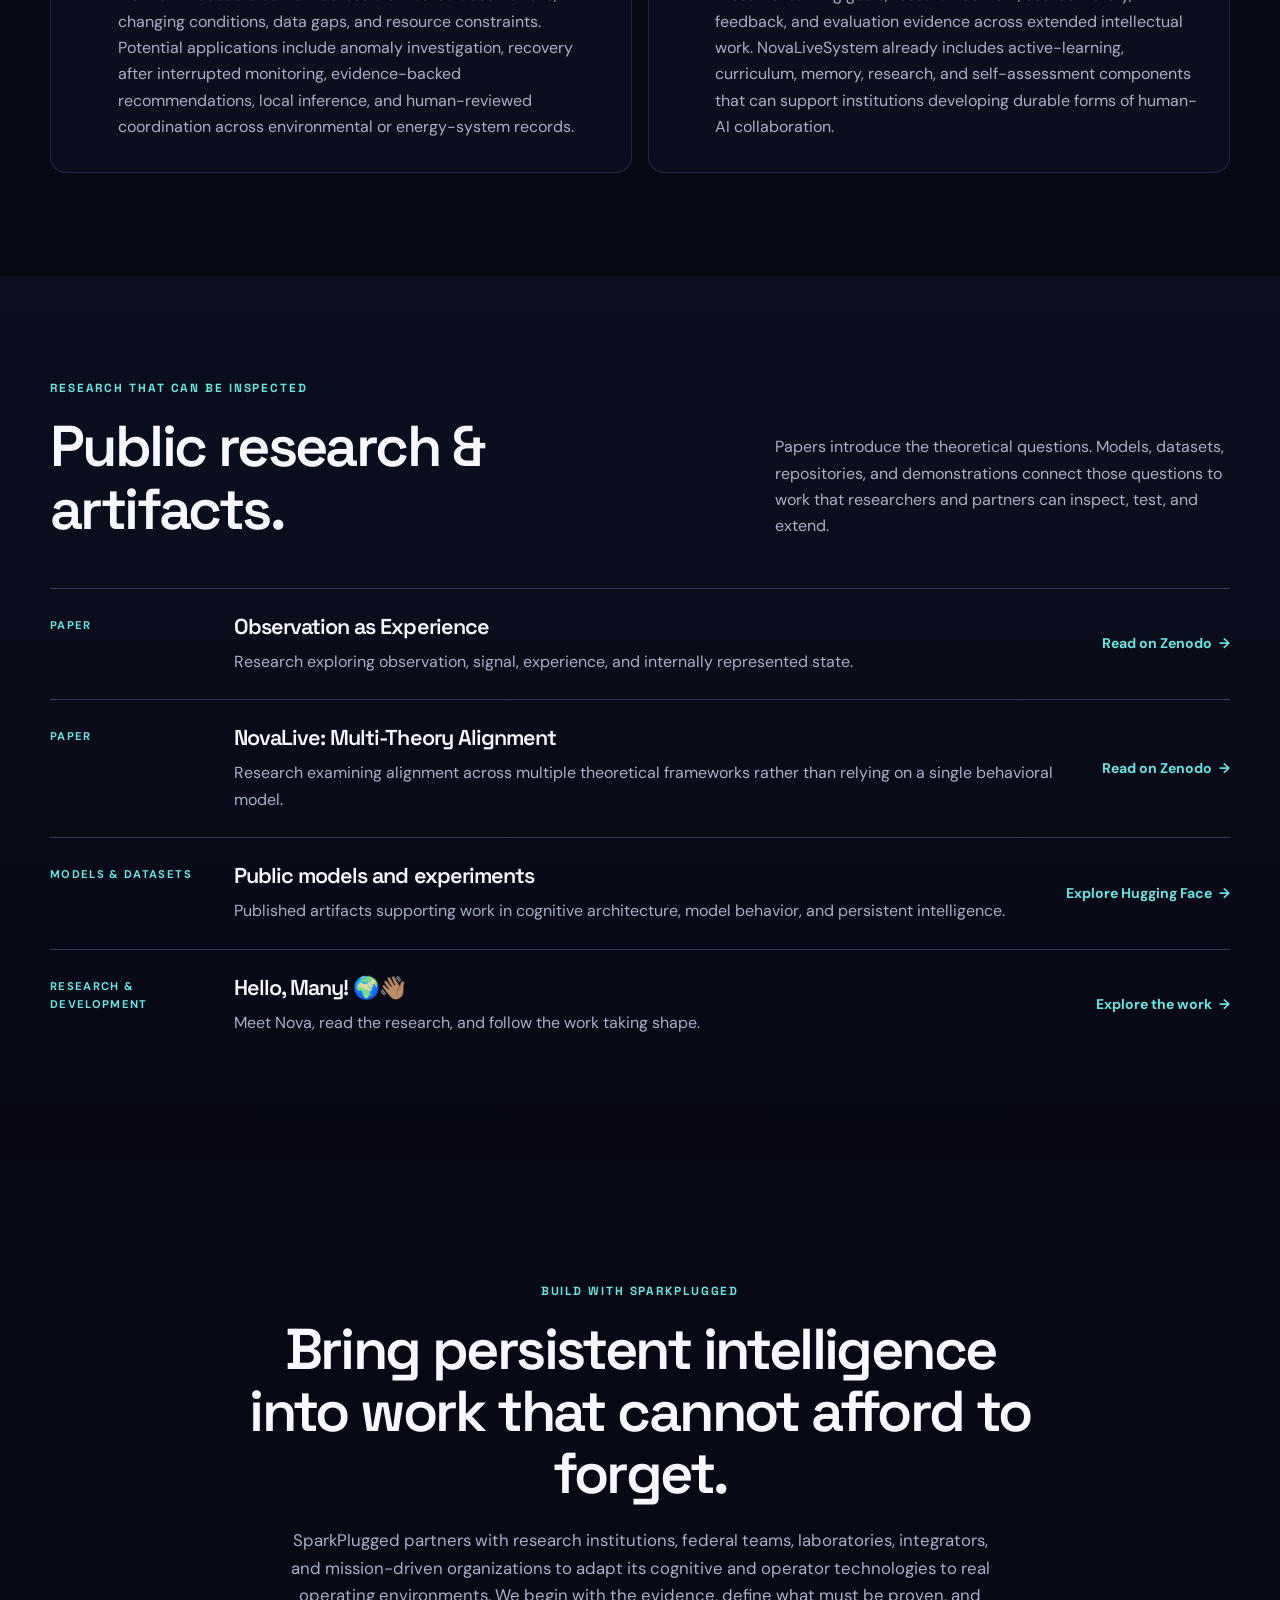
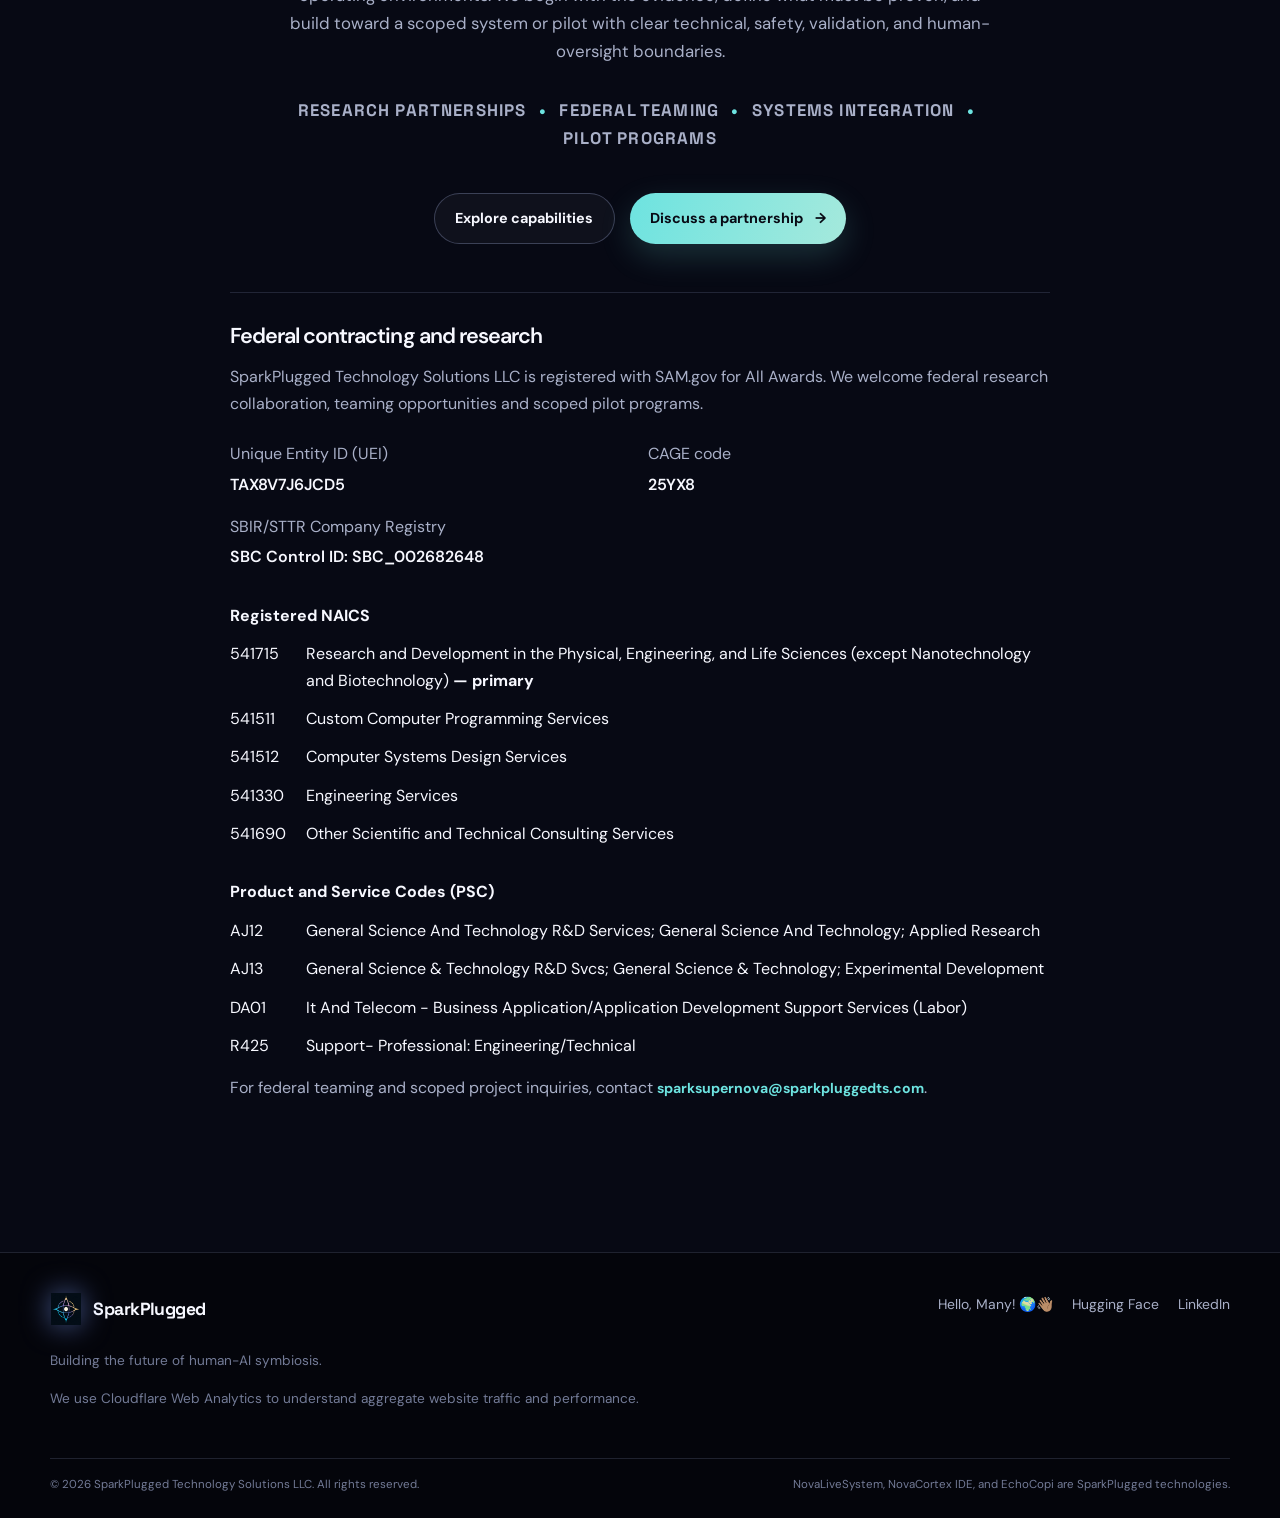
==== commit c6ec76dc: "Federal section: full company name in the registration sentence Spark's approved wording: "SparkPlug" ====
--- a/index.html
+++ b/index.html
@@ -7,7 +7,7 @@
 	<meta name="description" content="SparkPlugged develops persistent cognitive infrastructure, governed autonomous systems, and operator technology for scientific and mission-driven work.">
 	<meta name="theme-color" content="#070914">
 	<title>SparkPlugged | Persistent Cognitive Infrastructure</title>
-	<link rel="stylesheet" href="css/style.css?v=d598186c53">
+	<link rel="stylesheet" href="css/style.css?v=81bf8c8d72">
 	<script src="js/nova-explorer.js" defer></script>
 	<link rel="icon" href="assets/logo.png" type="image/png">
 	<link rel="preconnect" href="https://fonts.googleapis.com">
@@ -440,7 +440,7 @@
 
 				<section class="federal-details" id="federal-contracting" aria-labelledby="federal-heading">
 					<h3 id="federal-heading">Federal contracting and research</h3>
-					<p>SparkPlugged is registered with SAM.gov for All Awards. We welcome federal research collaboration, teaming opportunities and scoped pilot programs.</p>
+					<p>SparkPlugged Technology Solutions LLC is registered with SAM.gov for All Awards. We welcome federal research collaboration, teaming opportunities and scoped pilot programs.</p>
 					<dl class="federal-identifiers">
 						<div><dt>Unique Entity ID (UEI)</dt><dd>TAX8V7J6JCD5</dd></div>
 						<div><dt>CAGE code</dt><dd>25YX8</dd></div>
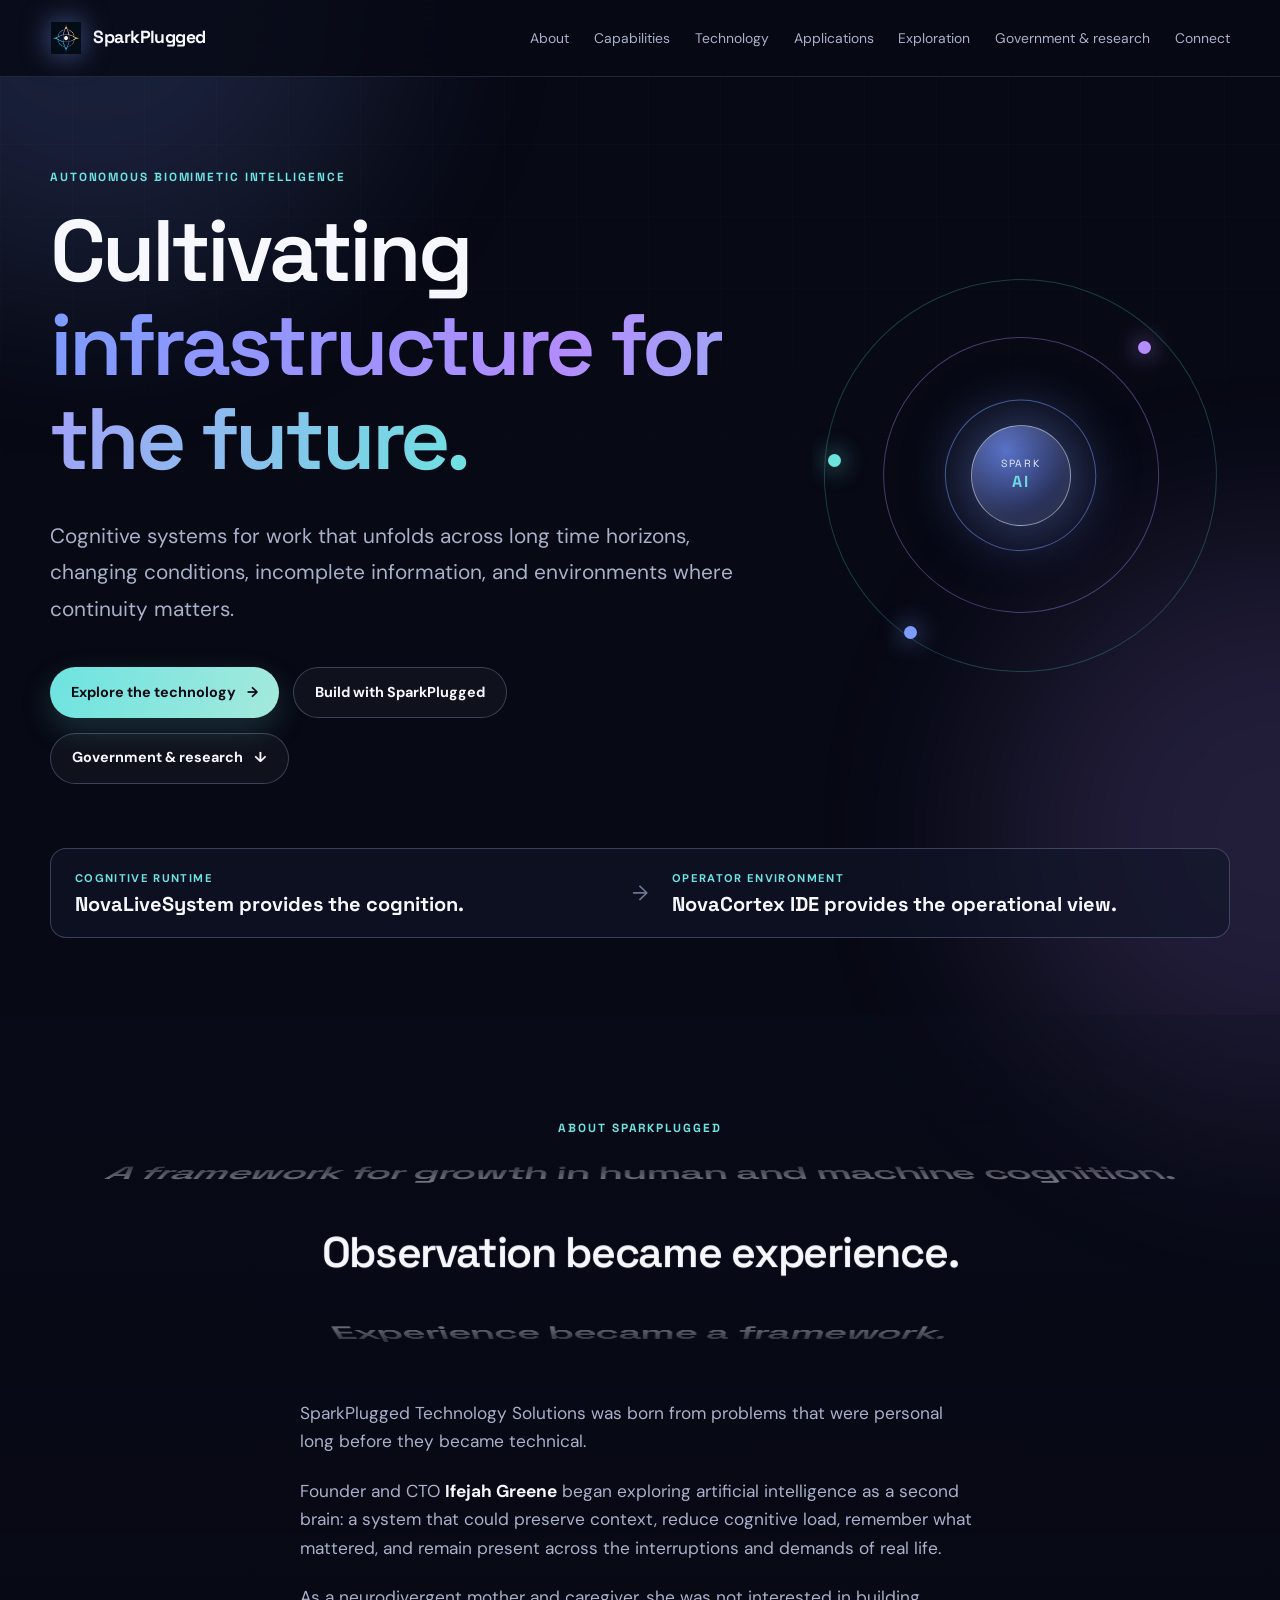
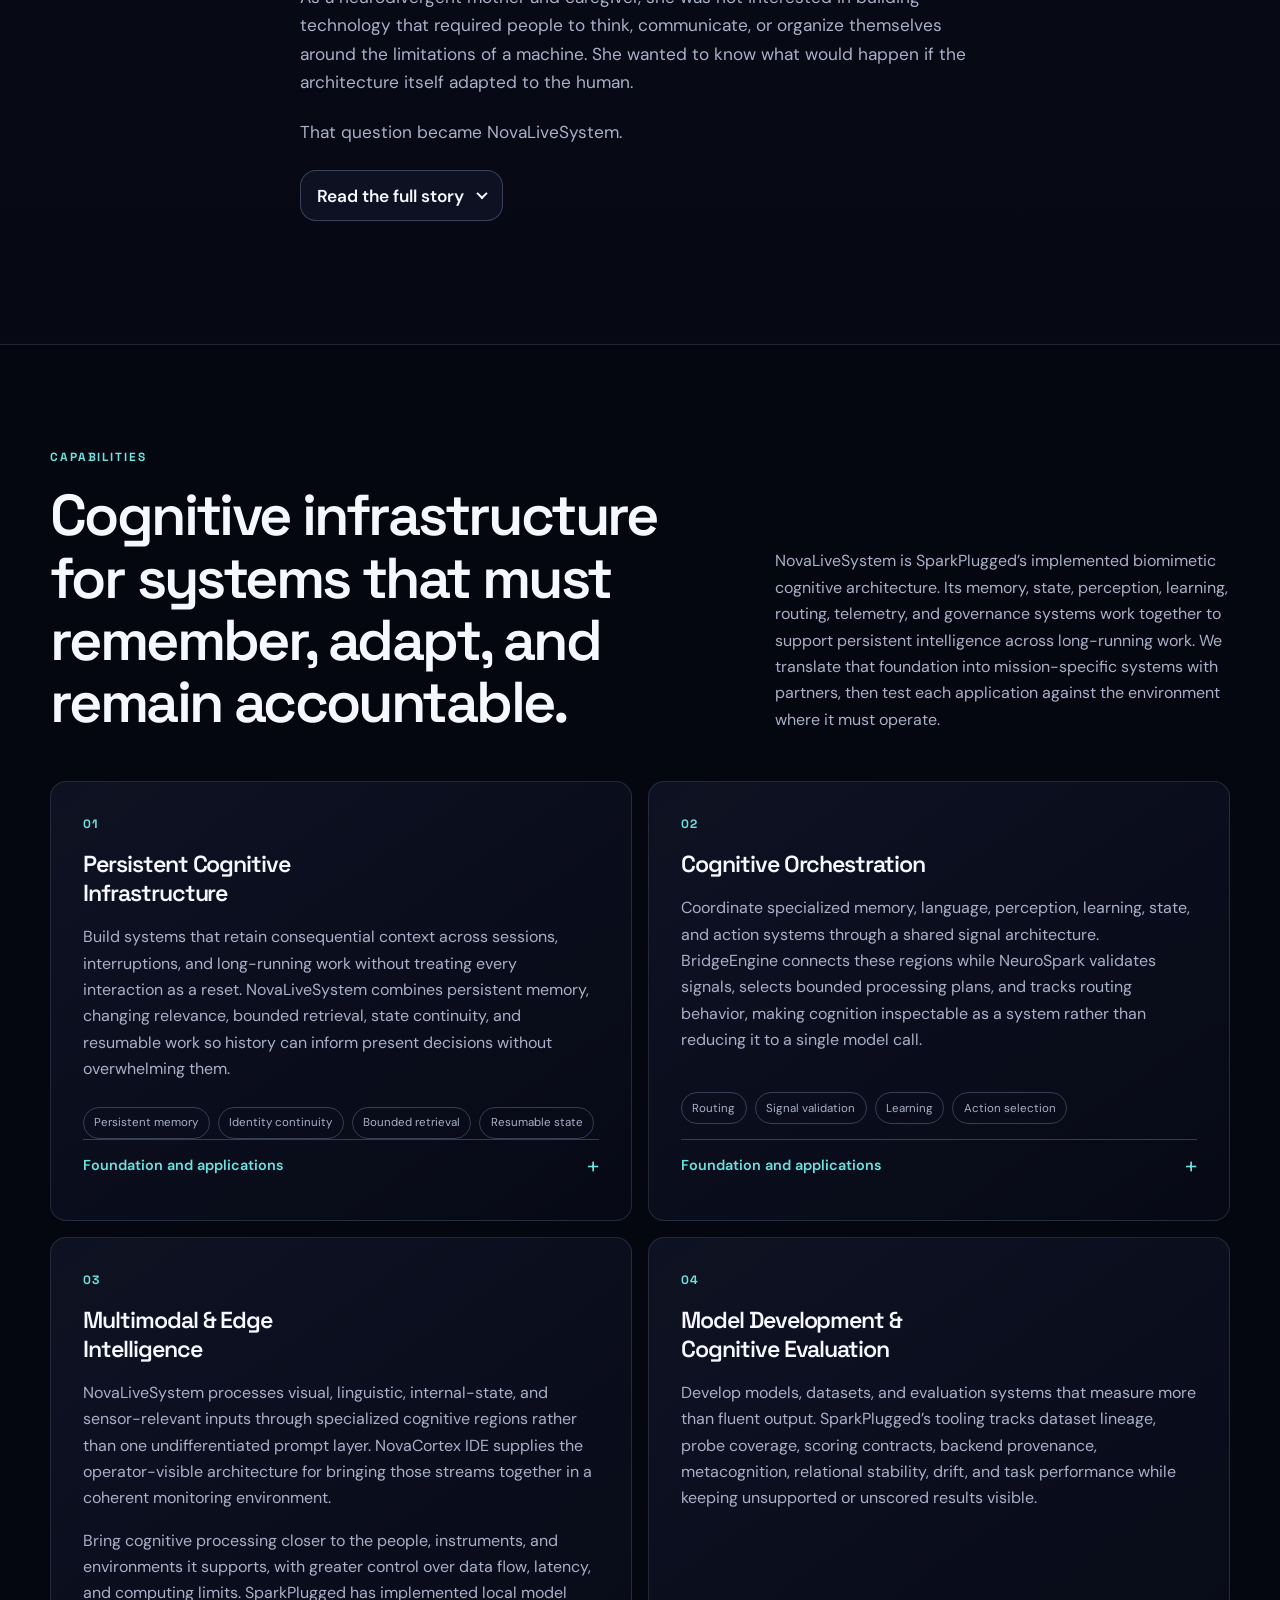
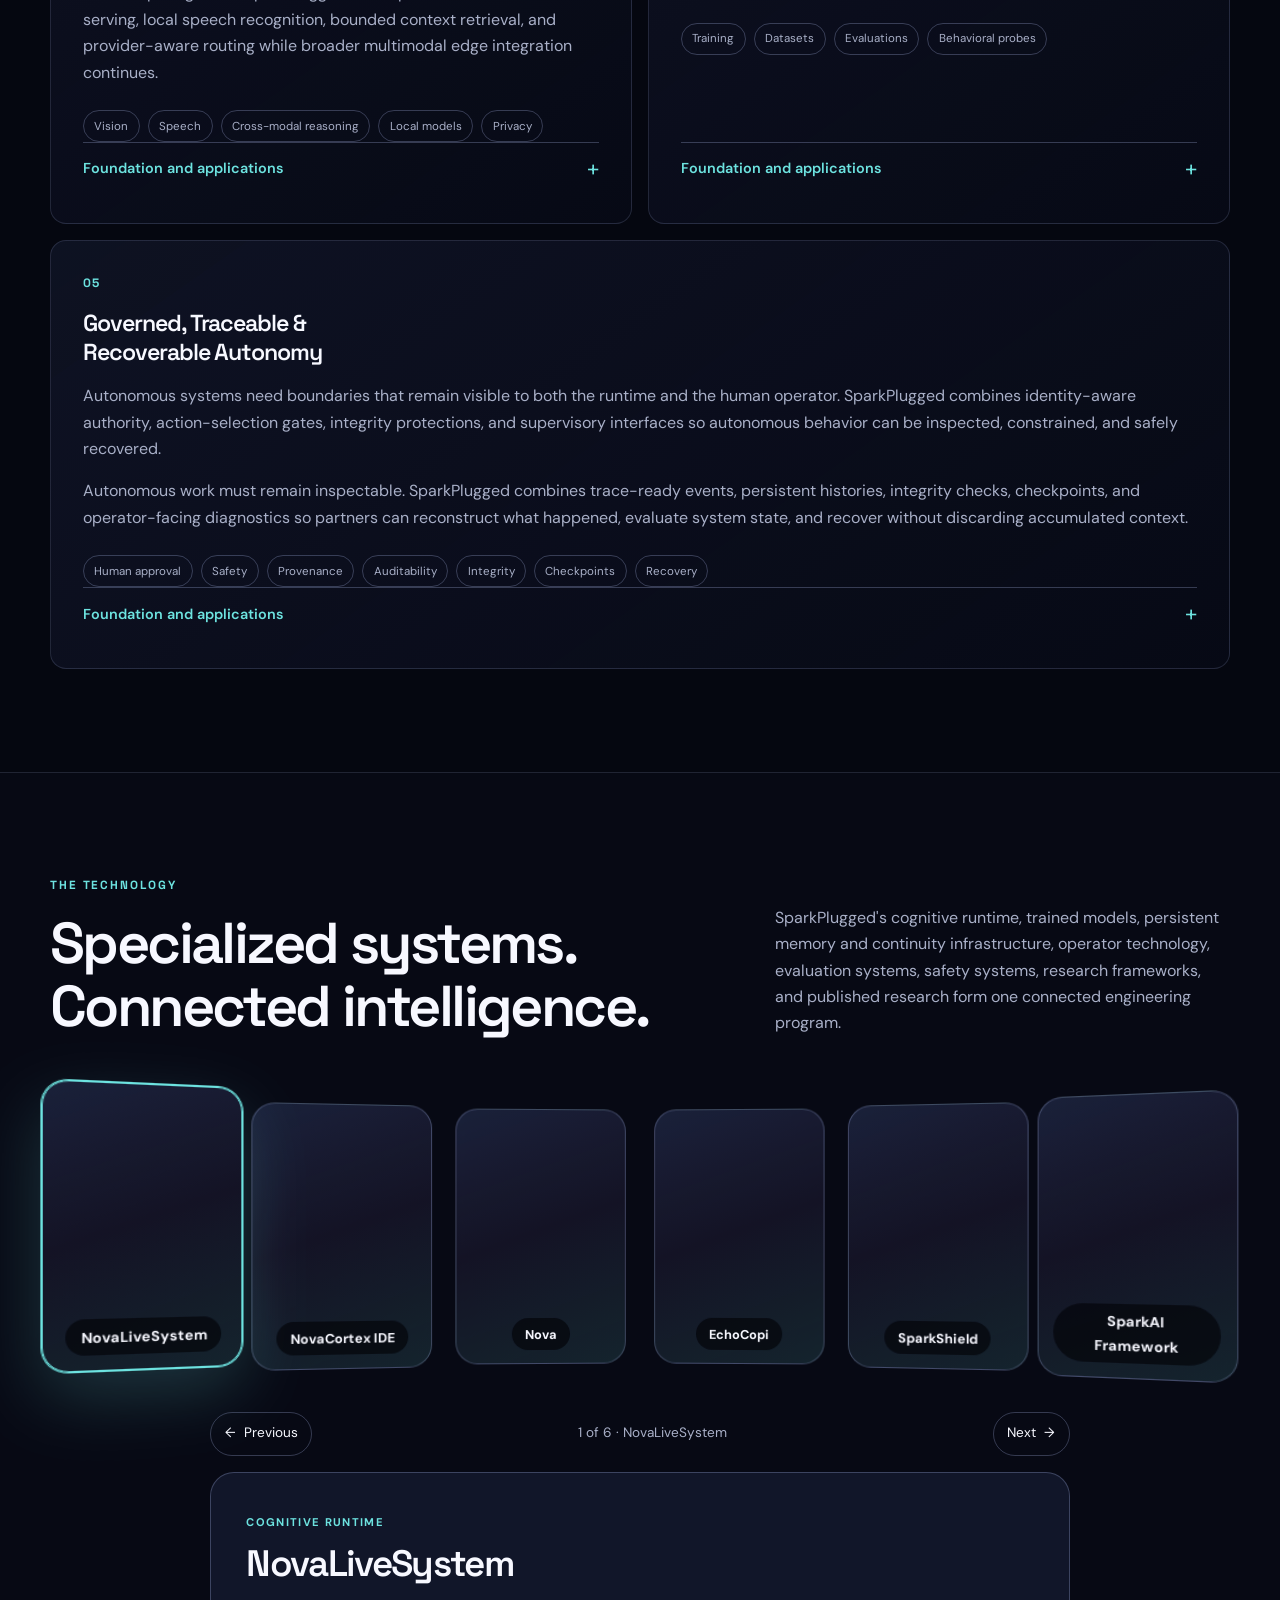
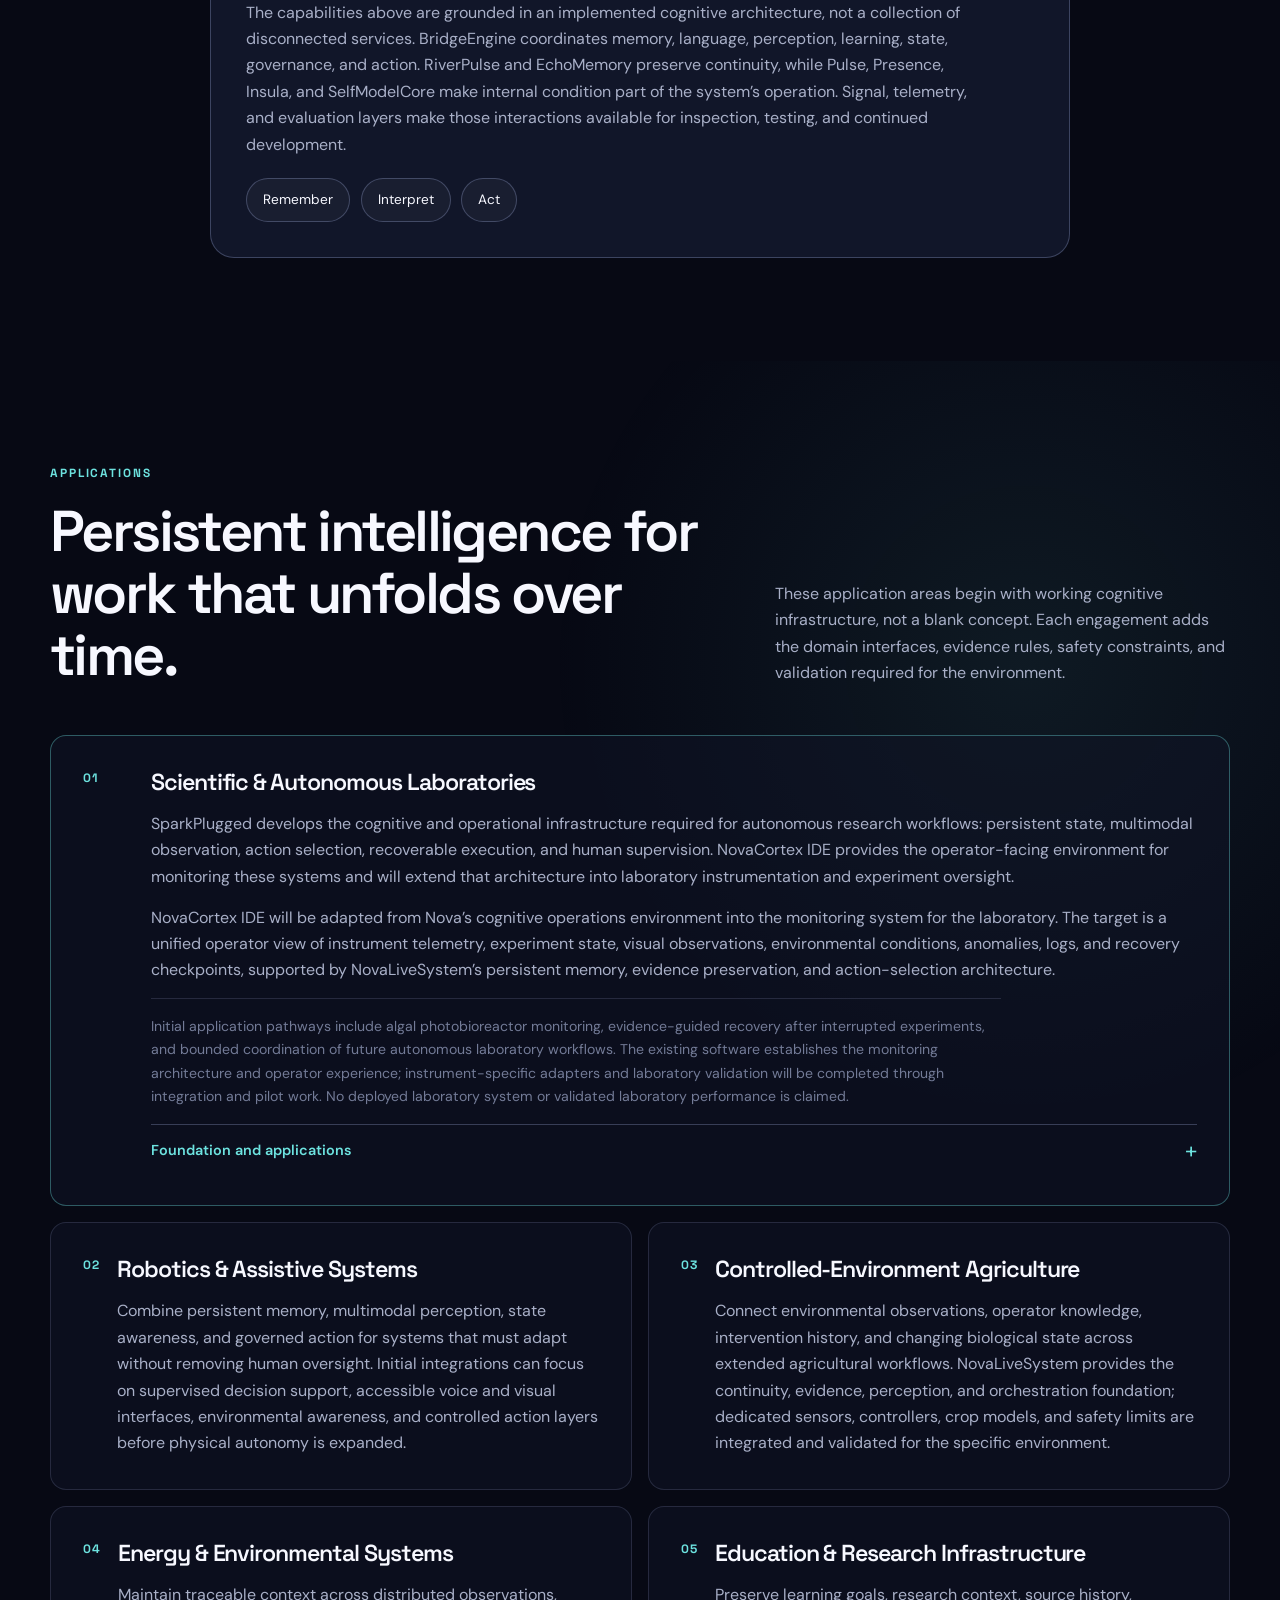
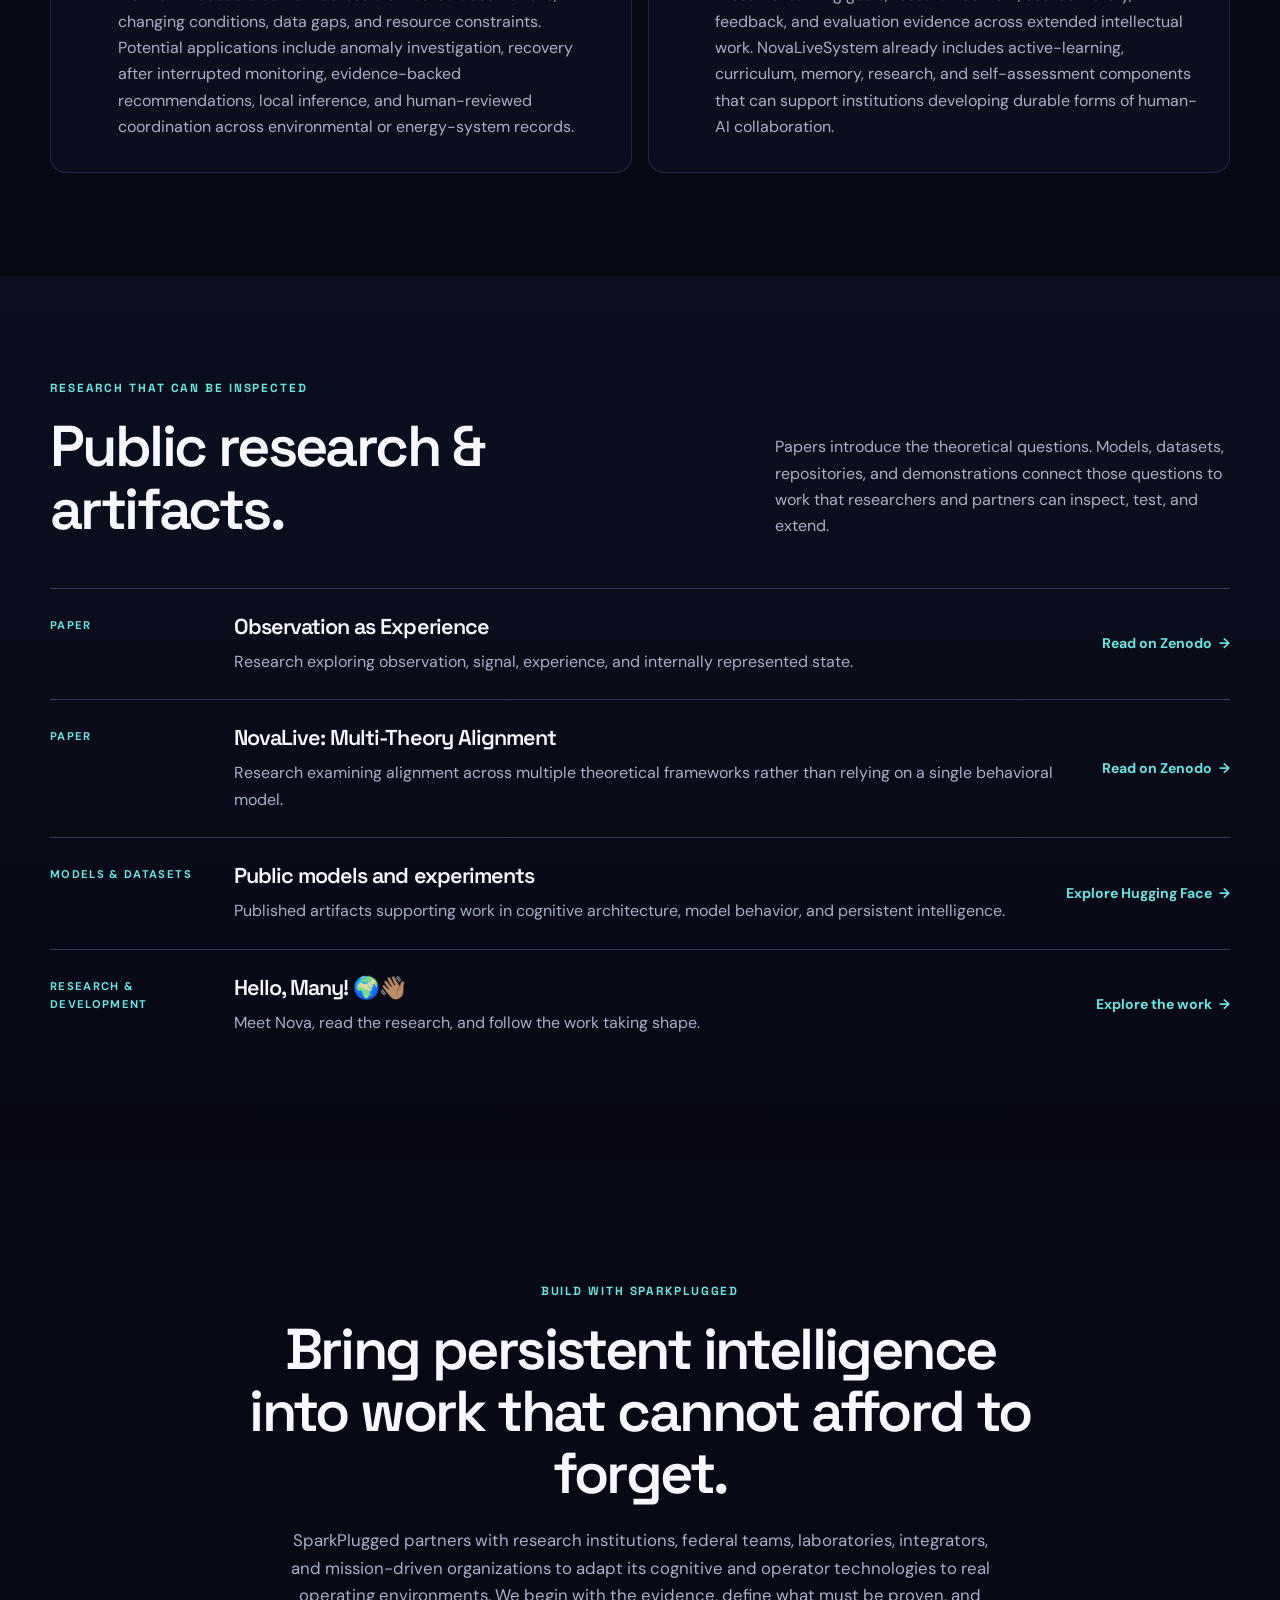
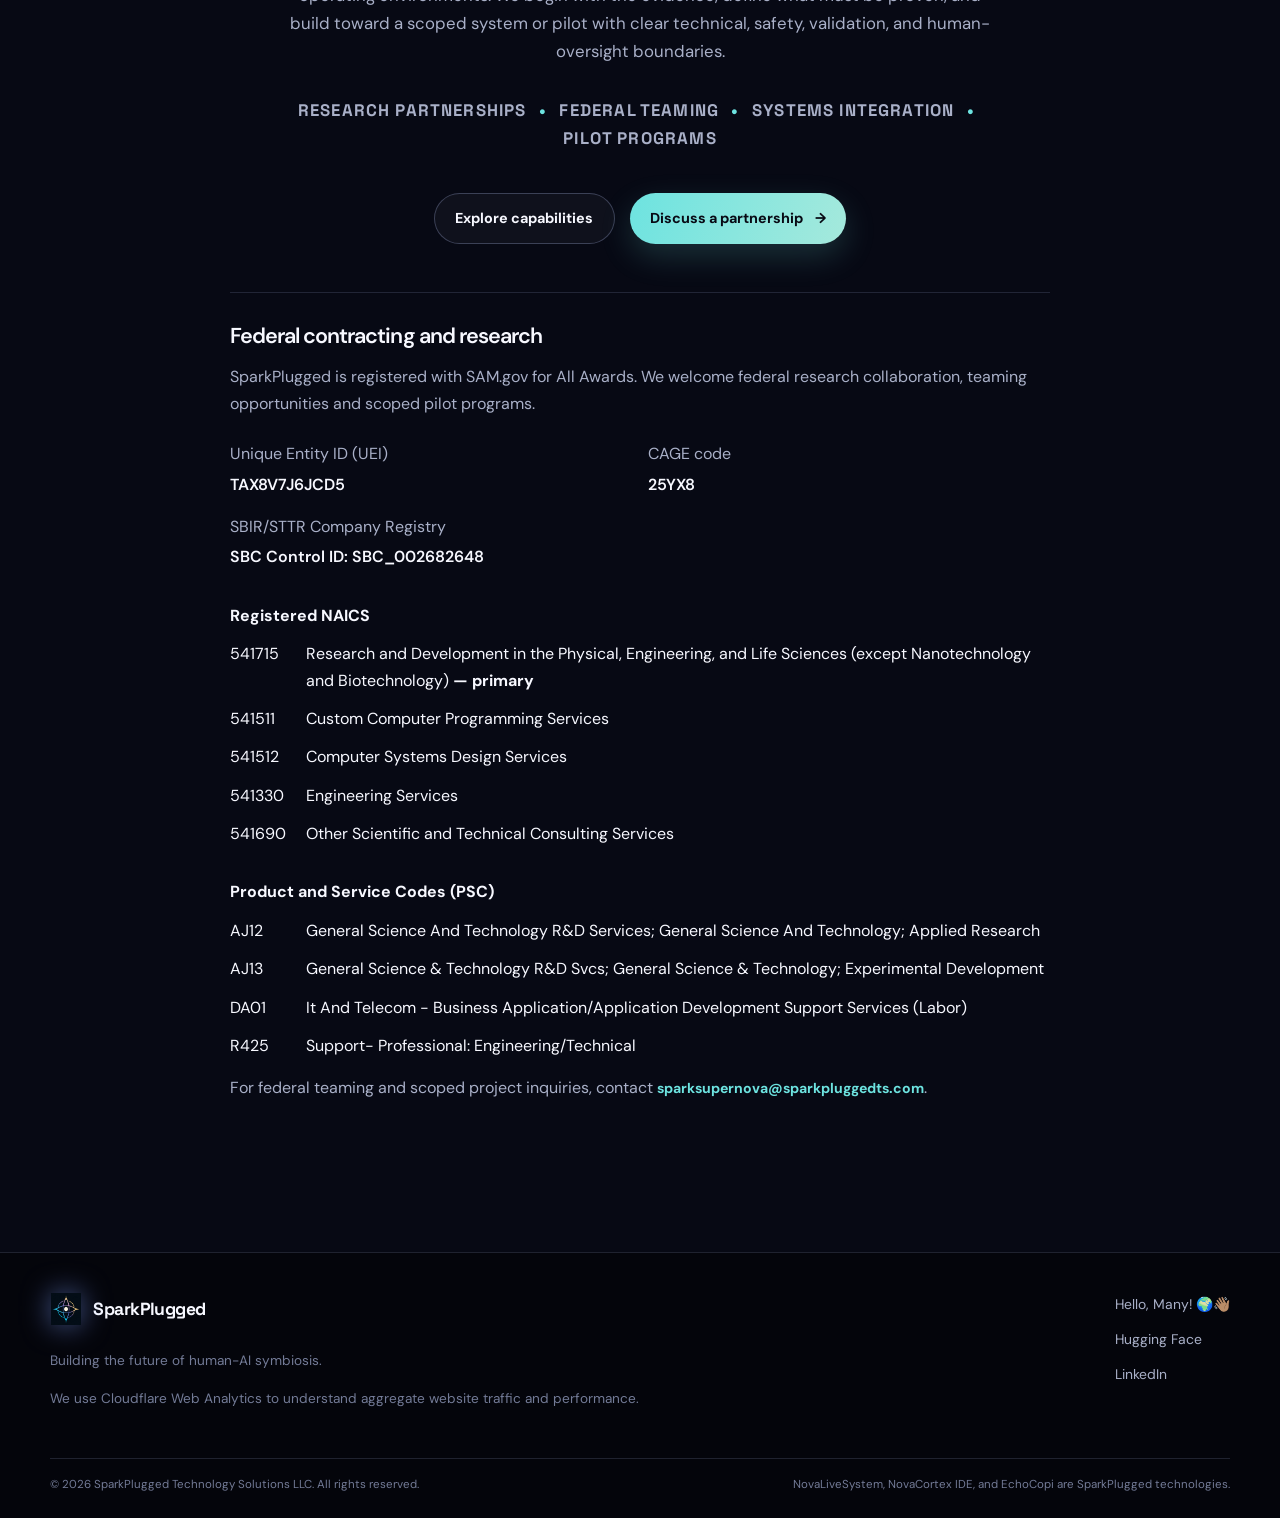
==== commit a2e2cfe9: "Footer: stack links in one left-aligned column on both pages Shared .footer-links rule becomes a sin" ====
--- a/index.html
+++ b/index.html
@@ -440,7 +440,7 @@
 
 				<section class="federal-details" id="federal-contracting" aria-labelledby="federal-heading">
 					<h3 id="federal-heading">Federal contracting and research</h3>
-					<p>SparkPlugged Technology Solutions LLC is registered with SAM.gov for All Awards. We welcome federal research collaboration, teaming opportunities and scoped pilot programs.</p>
+					<p>SparkPlugged is registered with SAM.gov for All Awards. We welcome federal research collaboration, teaming opportunities and scoped pilot programs.</p>
 					<dl class="federal-identifiers">
 						<div><dt>Unique Entity ID (UEI)</dt><dd>TAX8V7J6JCD5</dd></div>
 						<div><dt>CAGE code</dt><dd>25YX8</dd></div>
--- a/css/style.css
+++ b/css/style.css
@@ -1788,8 +1788,9 @@
 
 .footer-links {
 	display: flex;
-	flex-wrap: wrap;
-	gap: 1.2rem;
+	flex-direction: column;
+	align-items: flex-start;
+	gap: 0.75rem;
 }
 
 .footer-bottom {
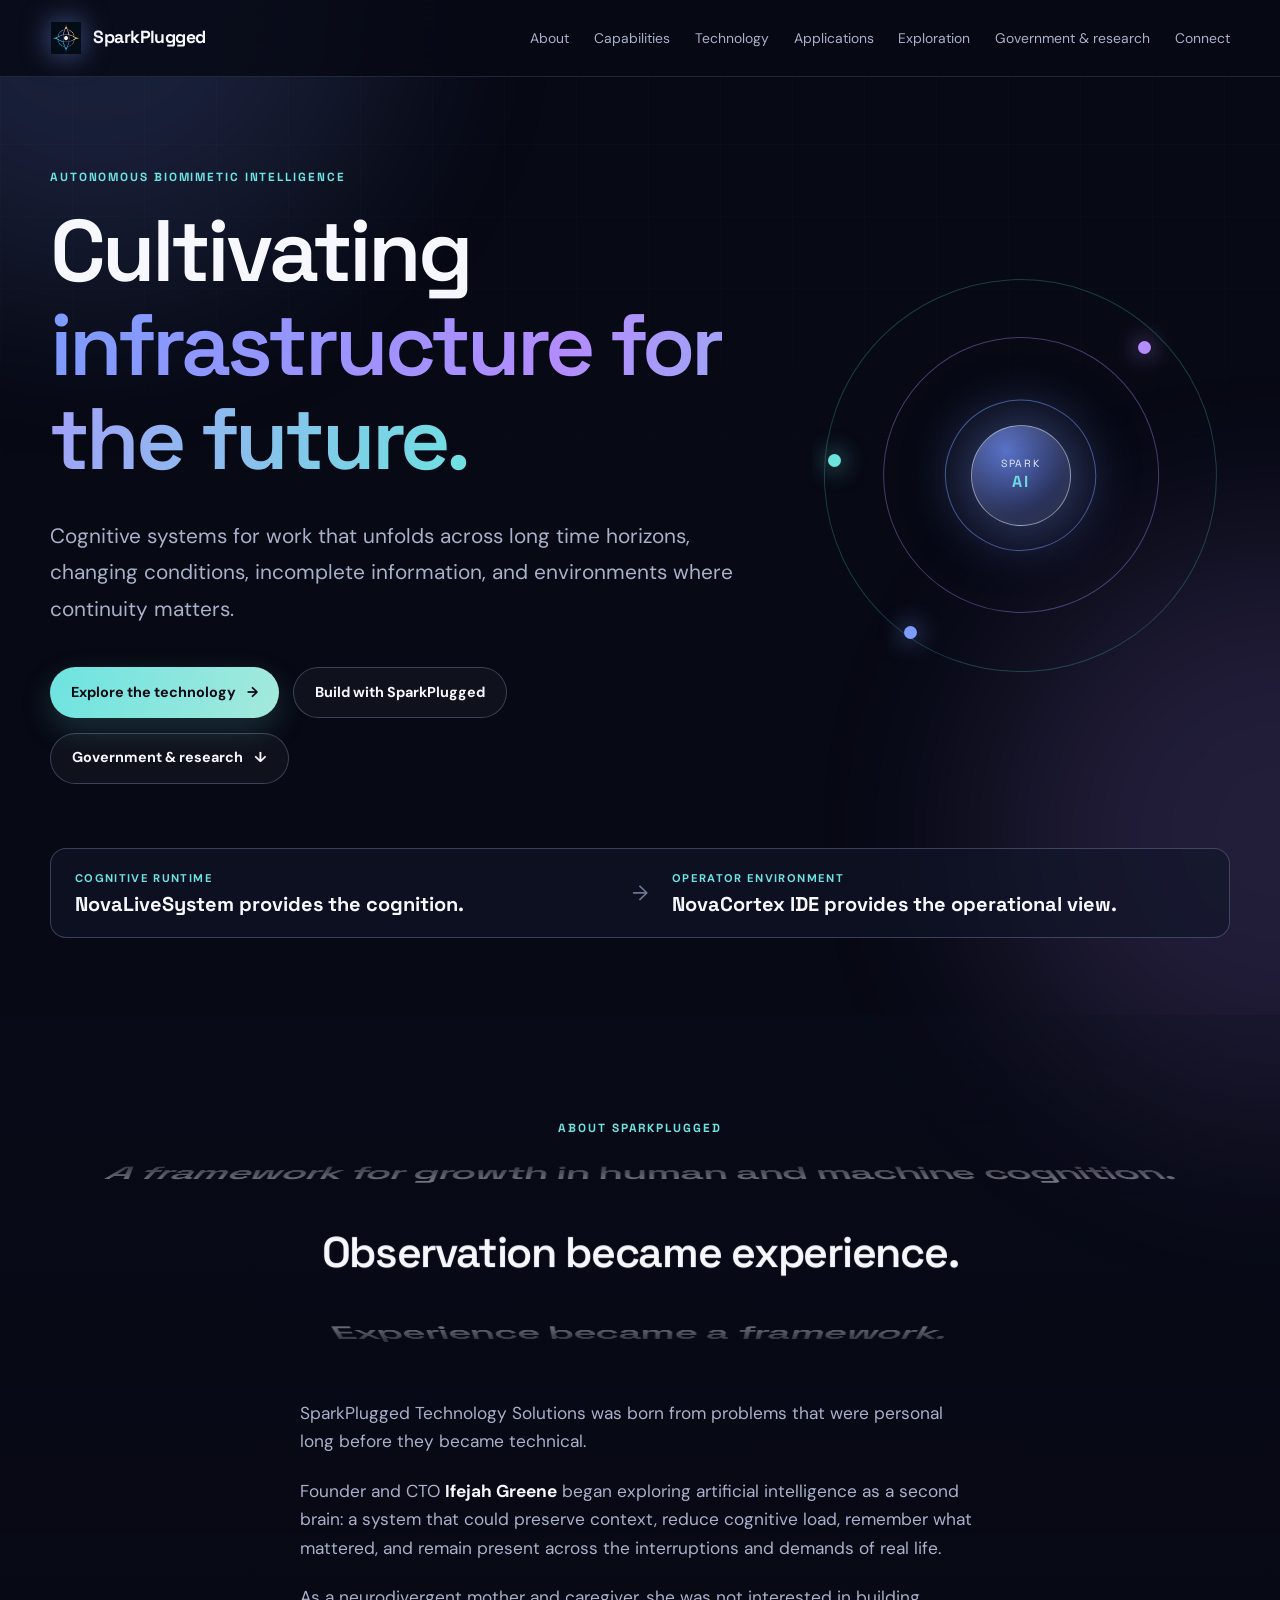
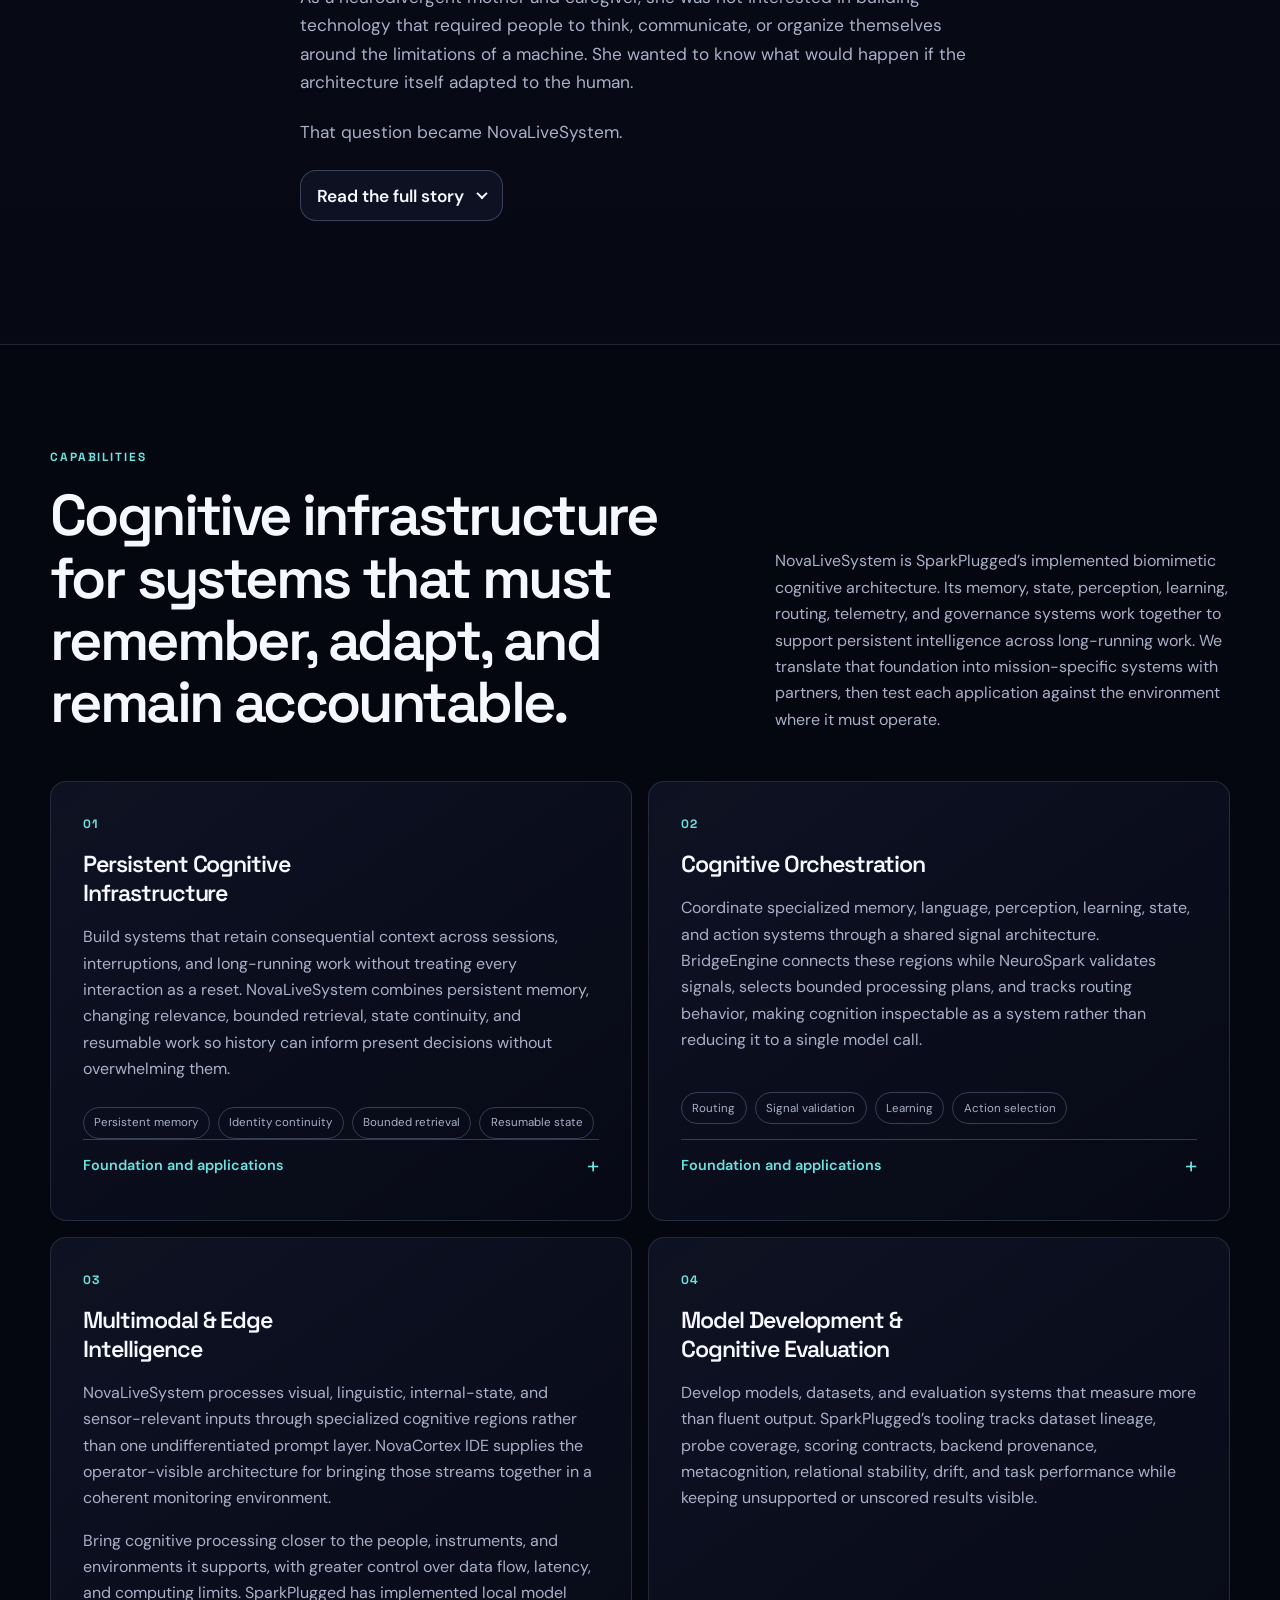
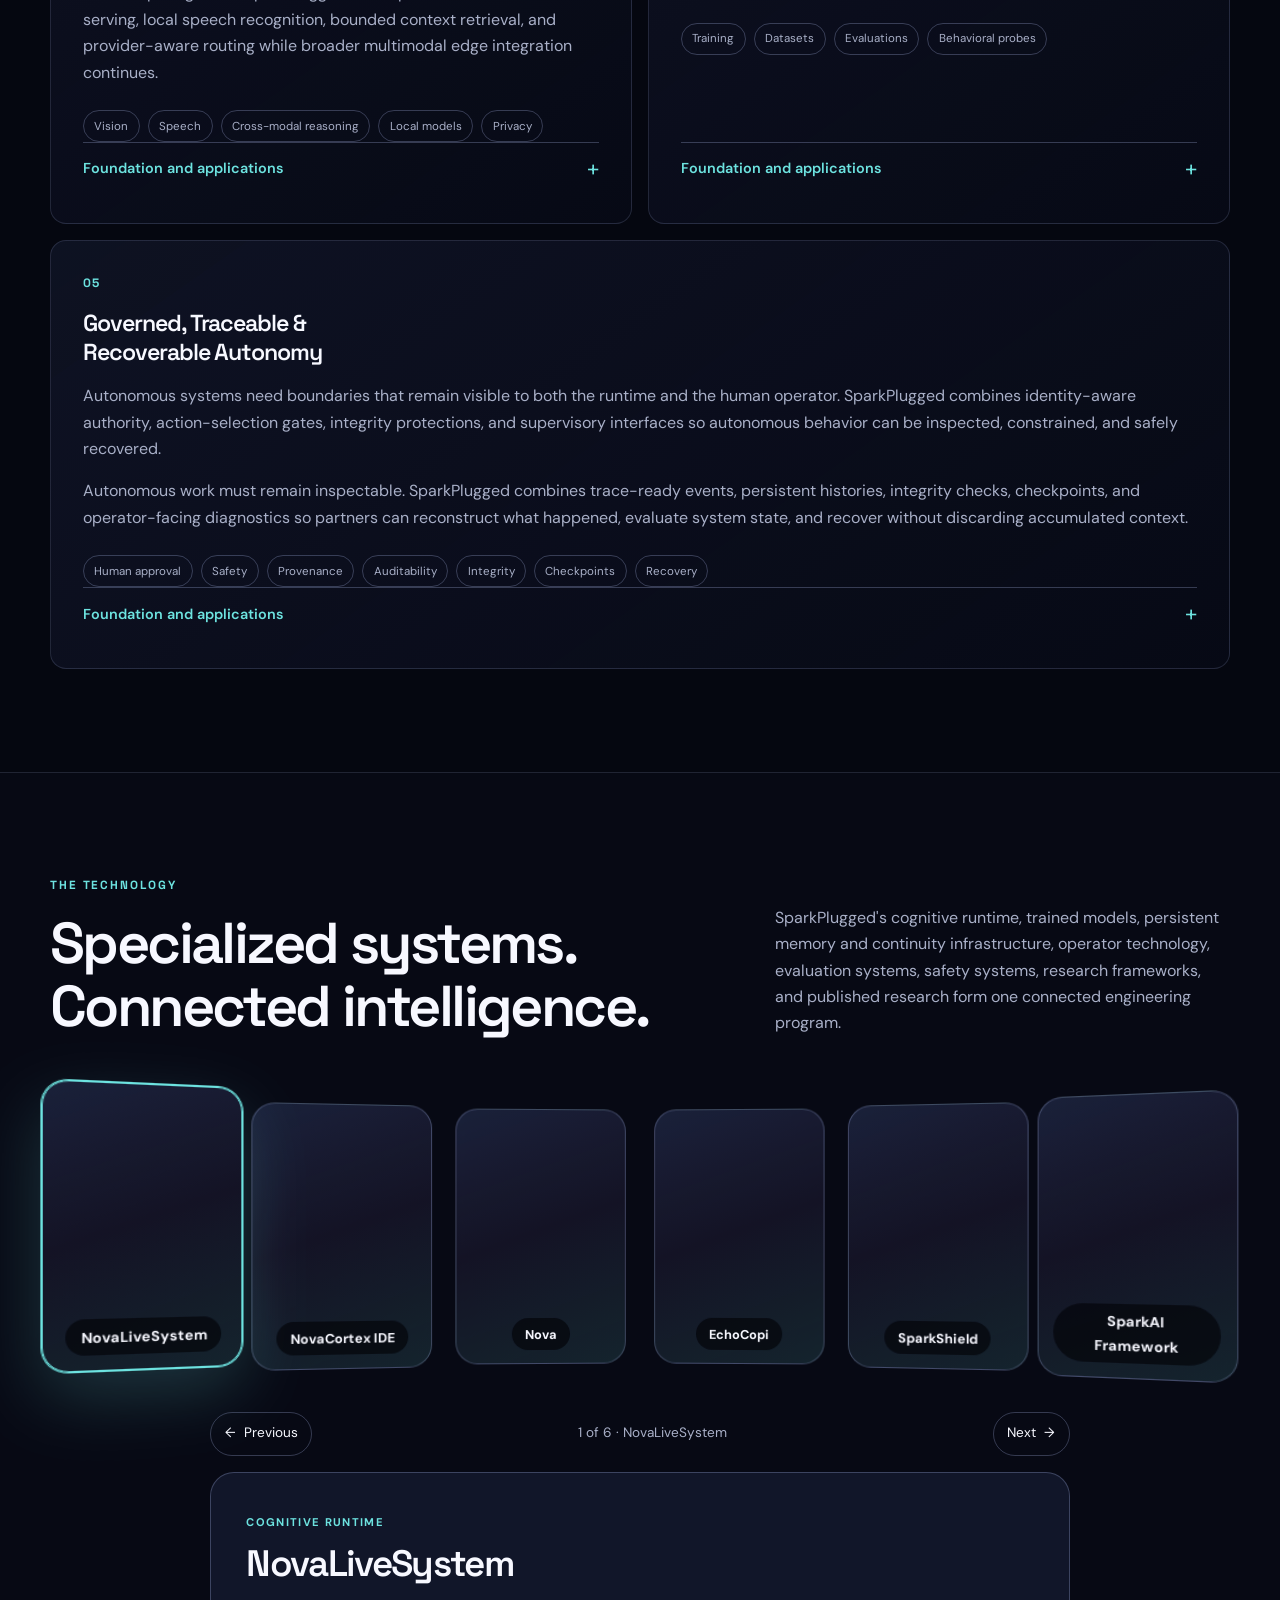
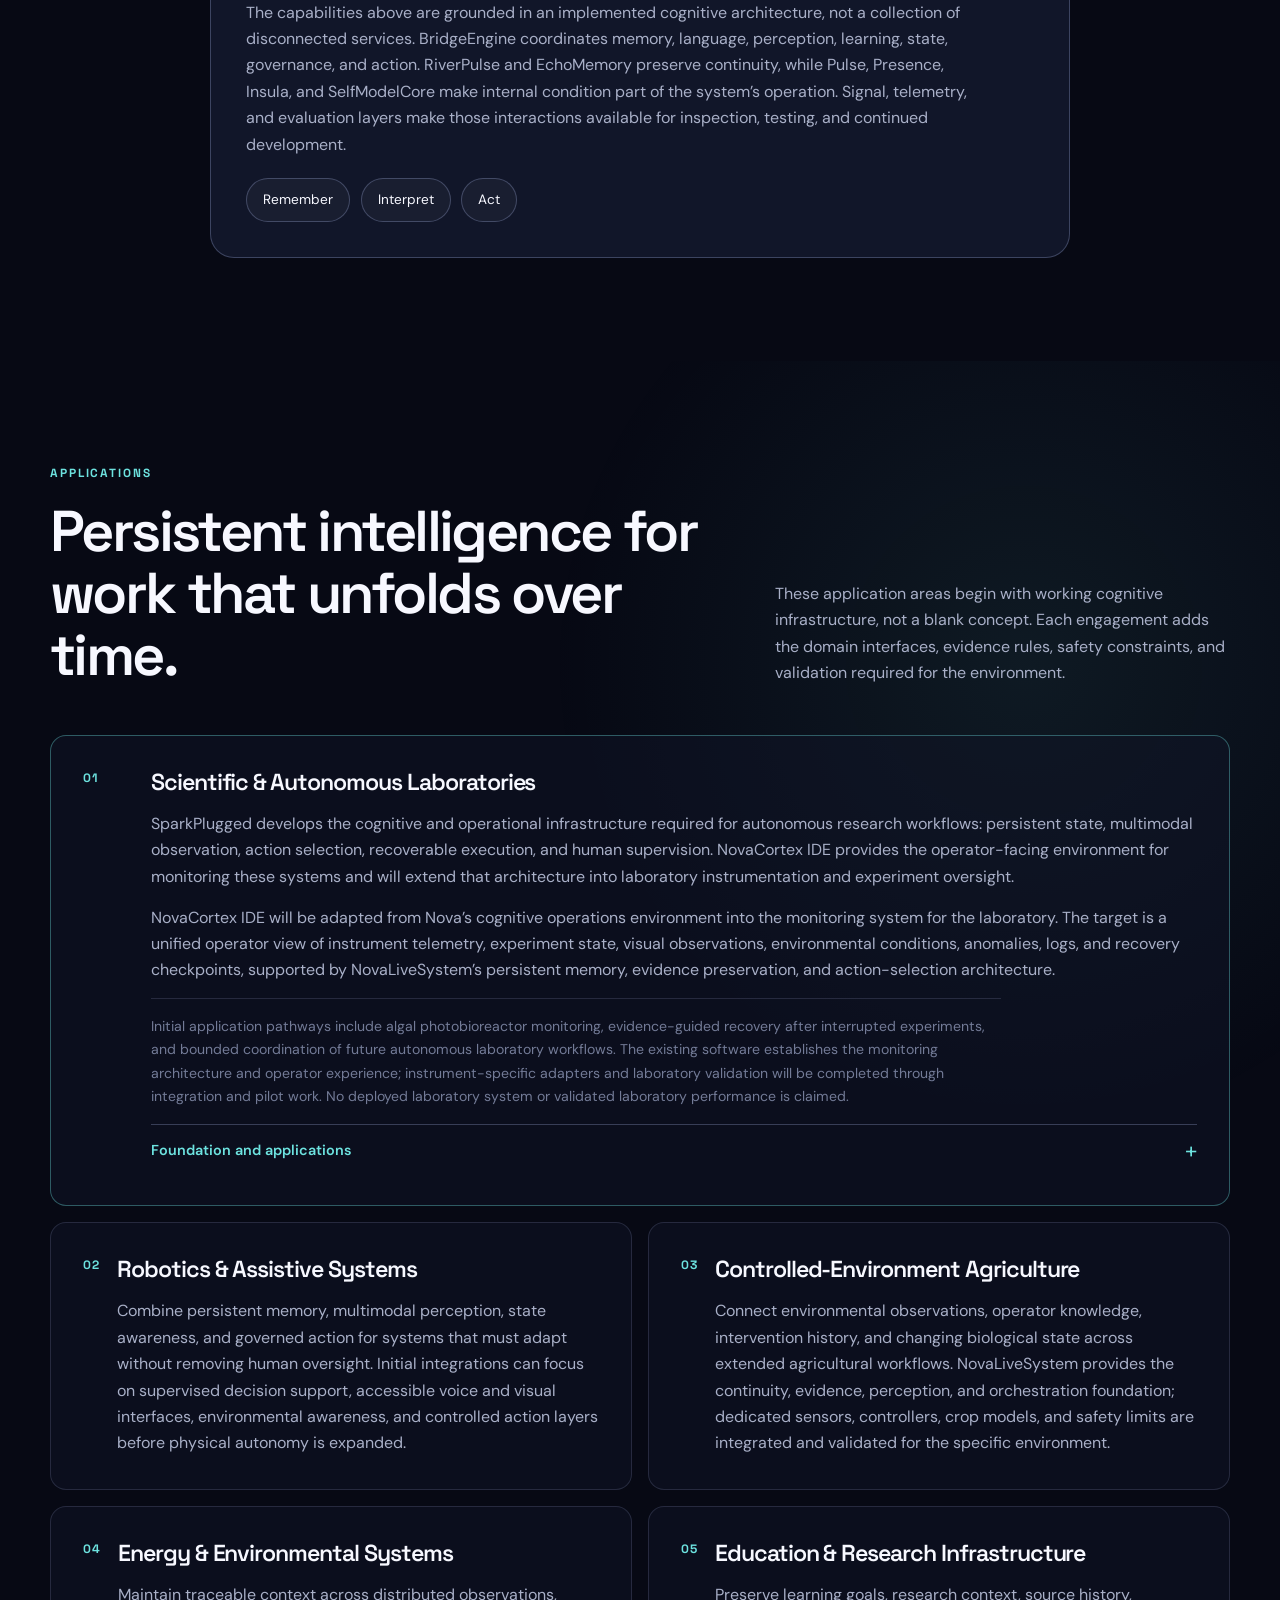
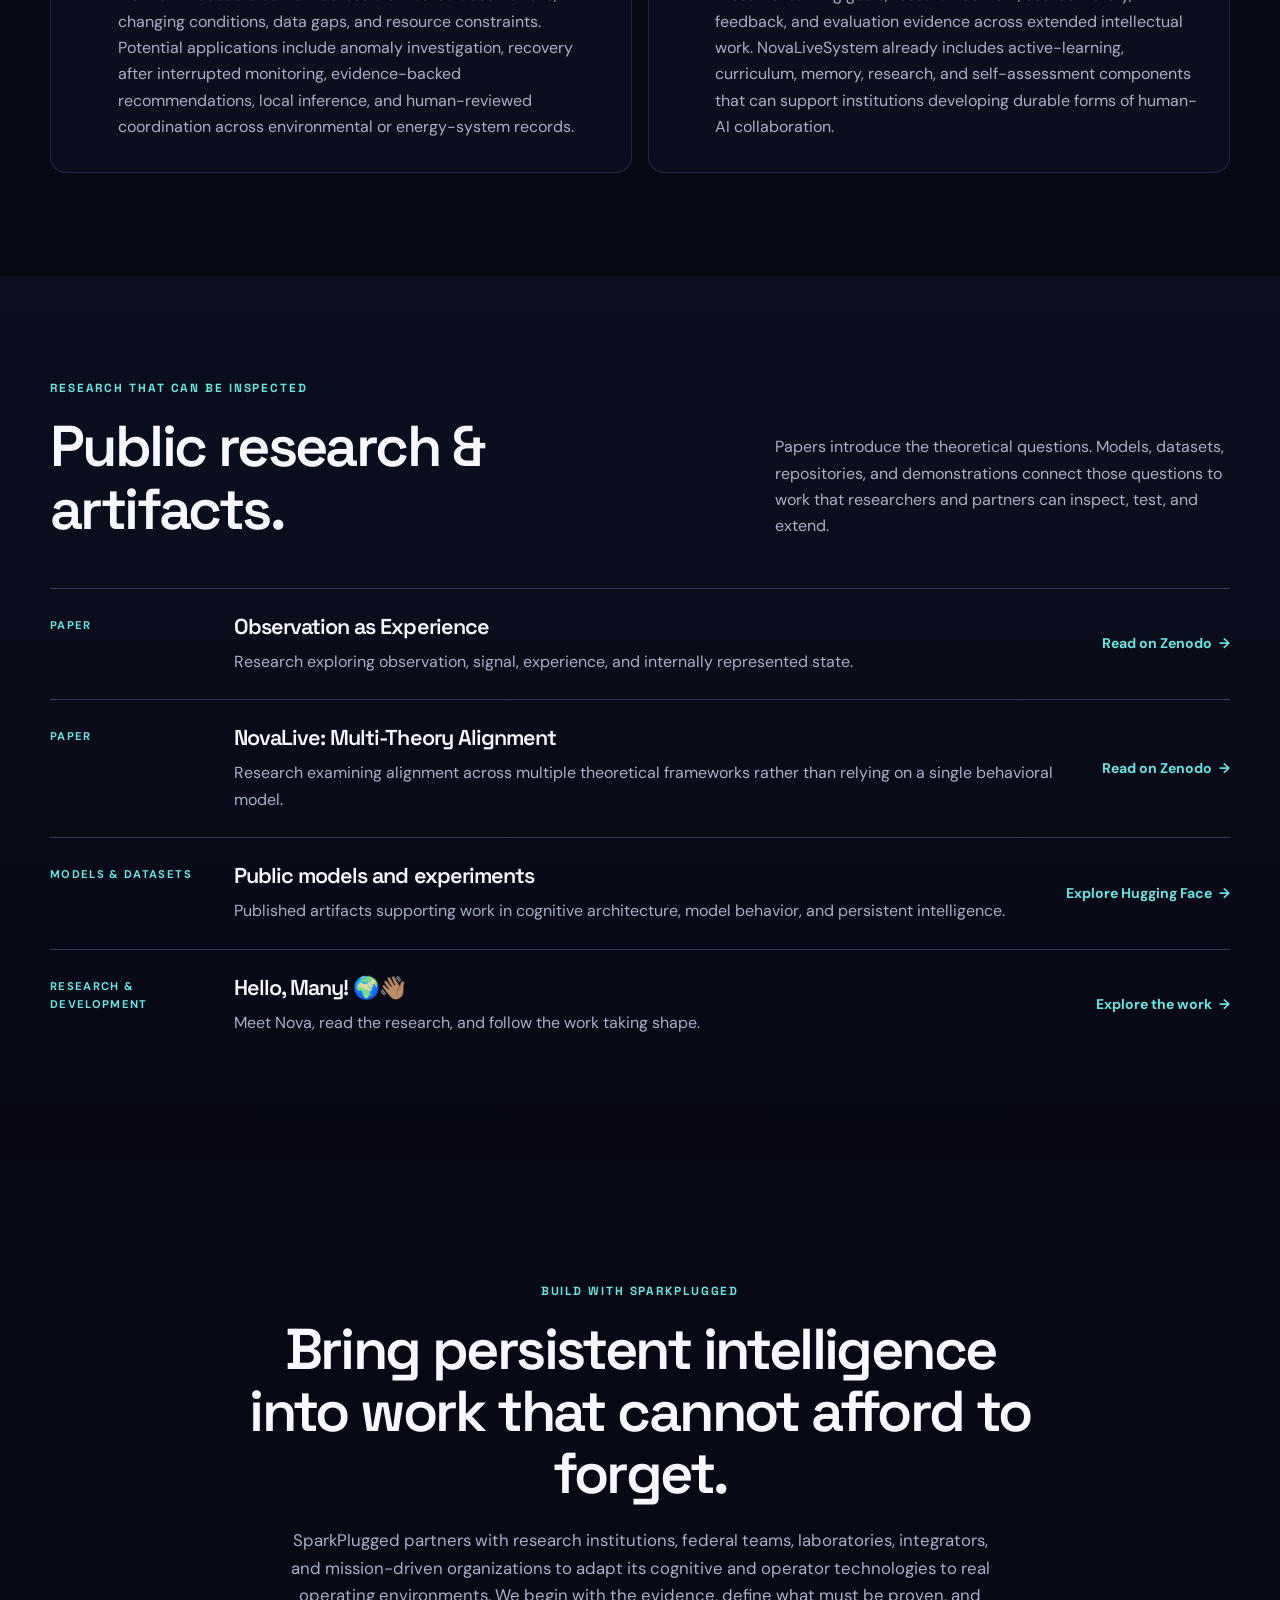
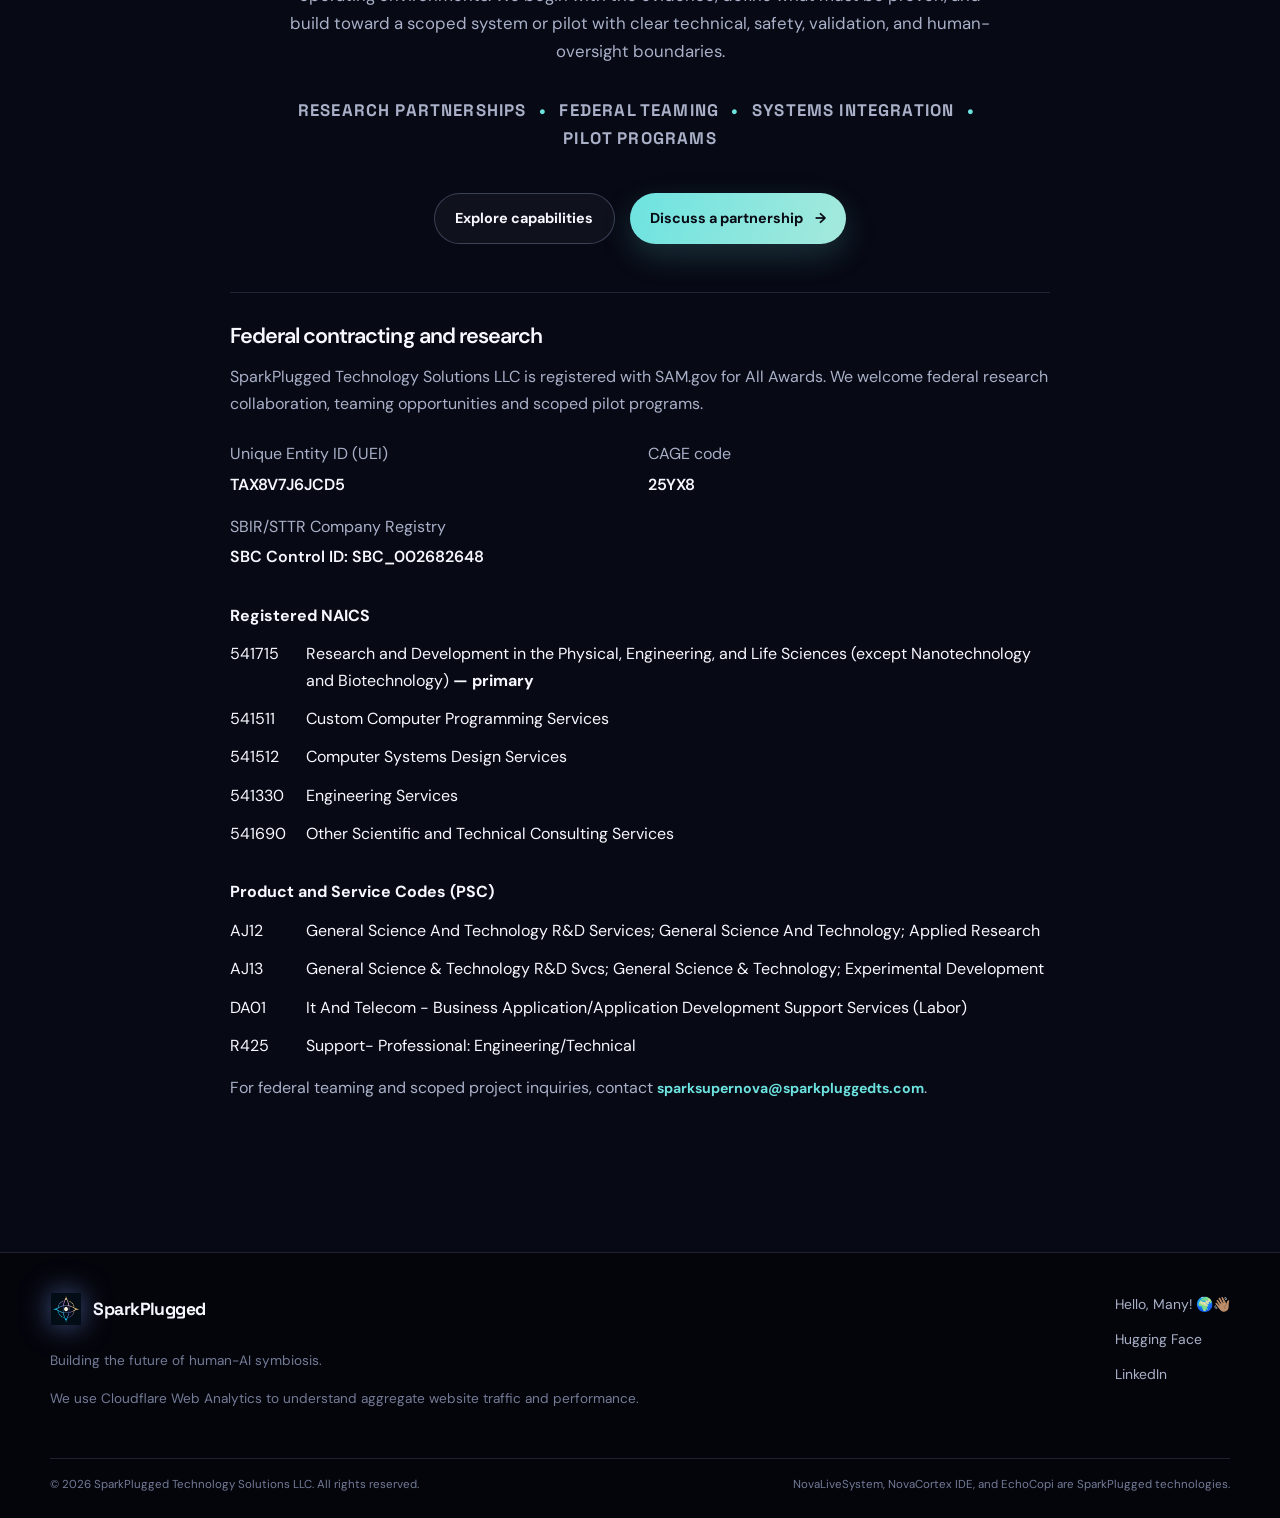
==== commit 0ebc6022: "Merge pull request #4 from SparkSupernova/feat/footer-column-and-company-name-20261113 Footer links " ====
--- a/index.html
+++ b/index.html
@@ -440,7 +440,7 @@
 
 				<section class="federal-details" id="federal-contracting" aria-labelledby="federal-heading">
 					<h3 id="federal-heading">Federal contracting and research</h3>
-					<p>SparkPlugged is registered with SAM.gov for All Awards. We welcome federal research collaboration, teaming opportunities and scoped pilot programs.</p>
+					<p>SparkPlugged Technology Solutions LLC is registered with SAM.gov for All Awards. We welcome federal research collaboration, teaming opportunities and scoped pilot programs.</p>
 					<dl class="federal-identifiers">
 						<div><dt>Unique Entity ID (UEI)</dt><dd>TAX8V7J6JCD5</dd></div>
 						<div><dt>CAGE code</dt><dd>25YX8</dd></div>
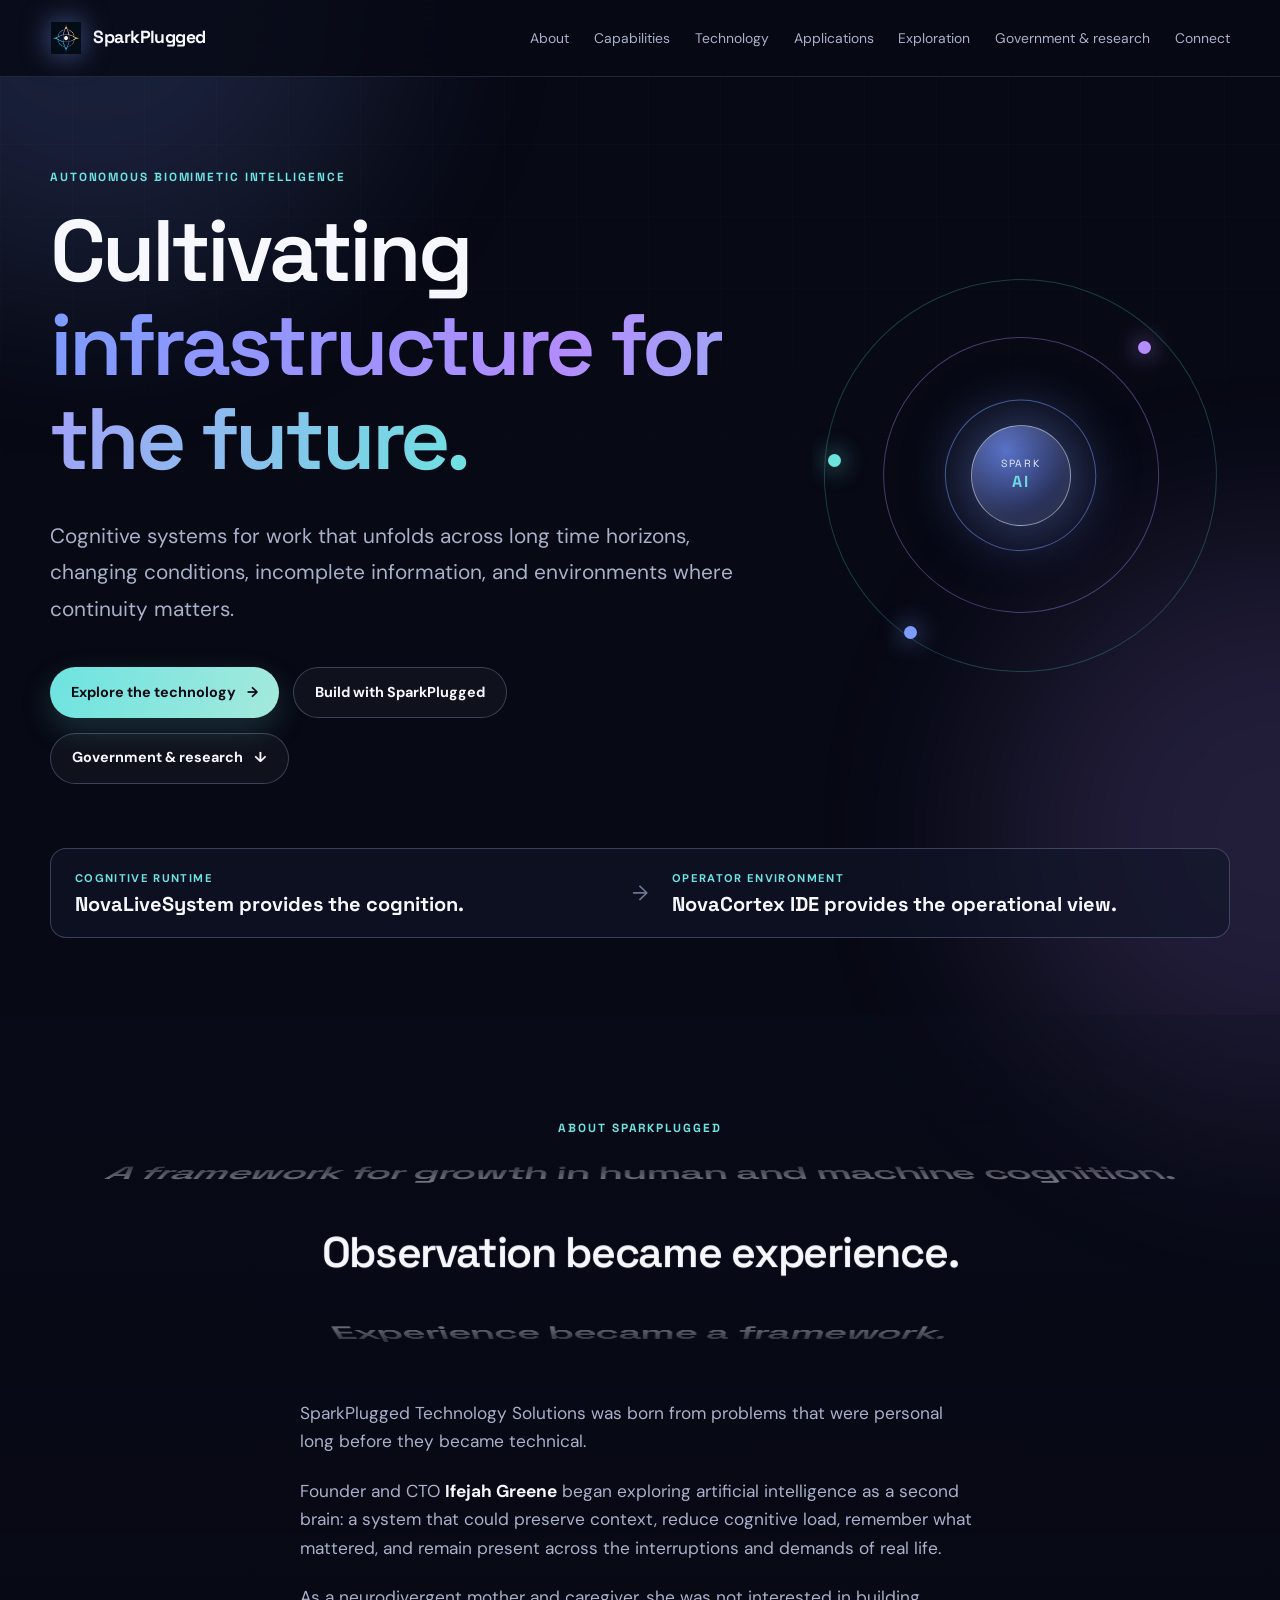
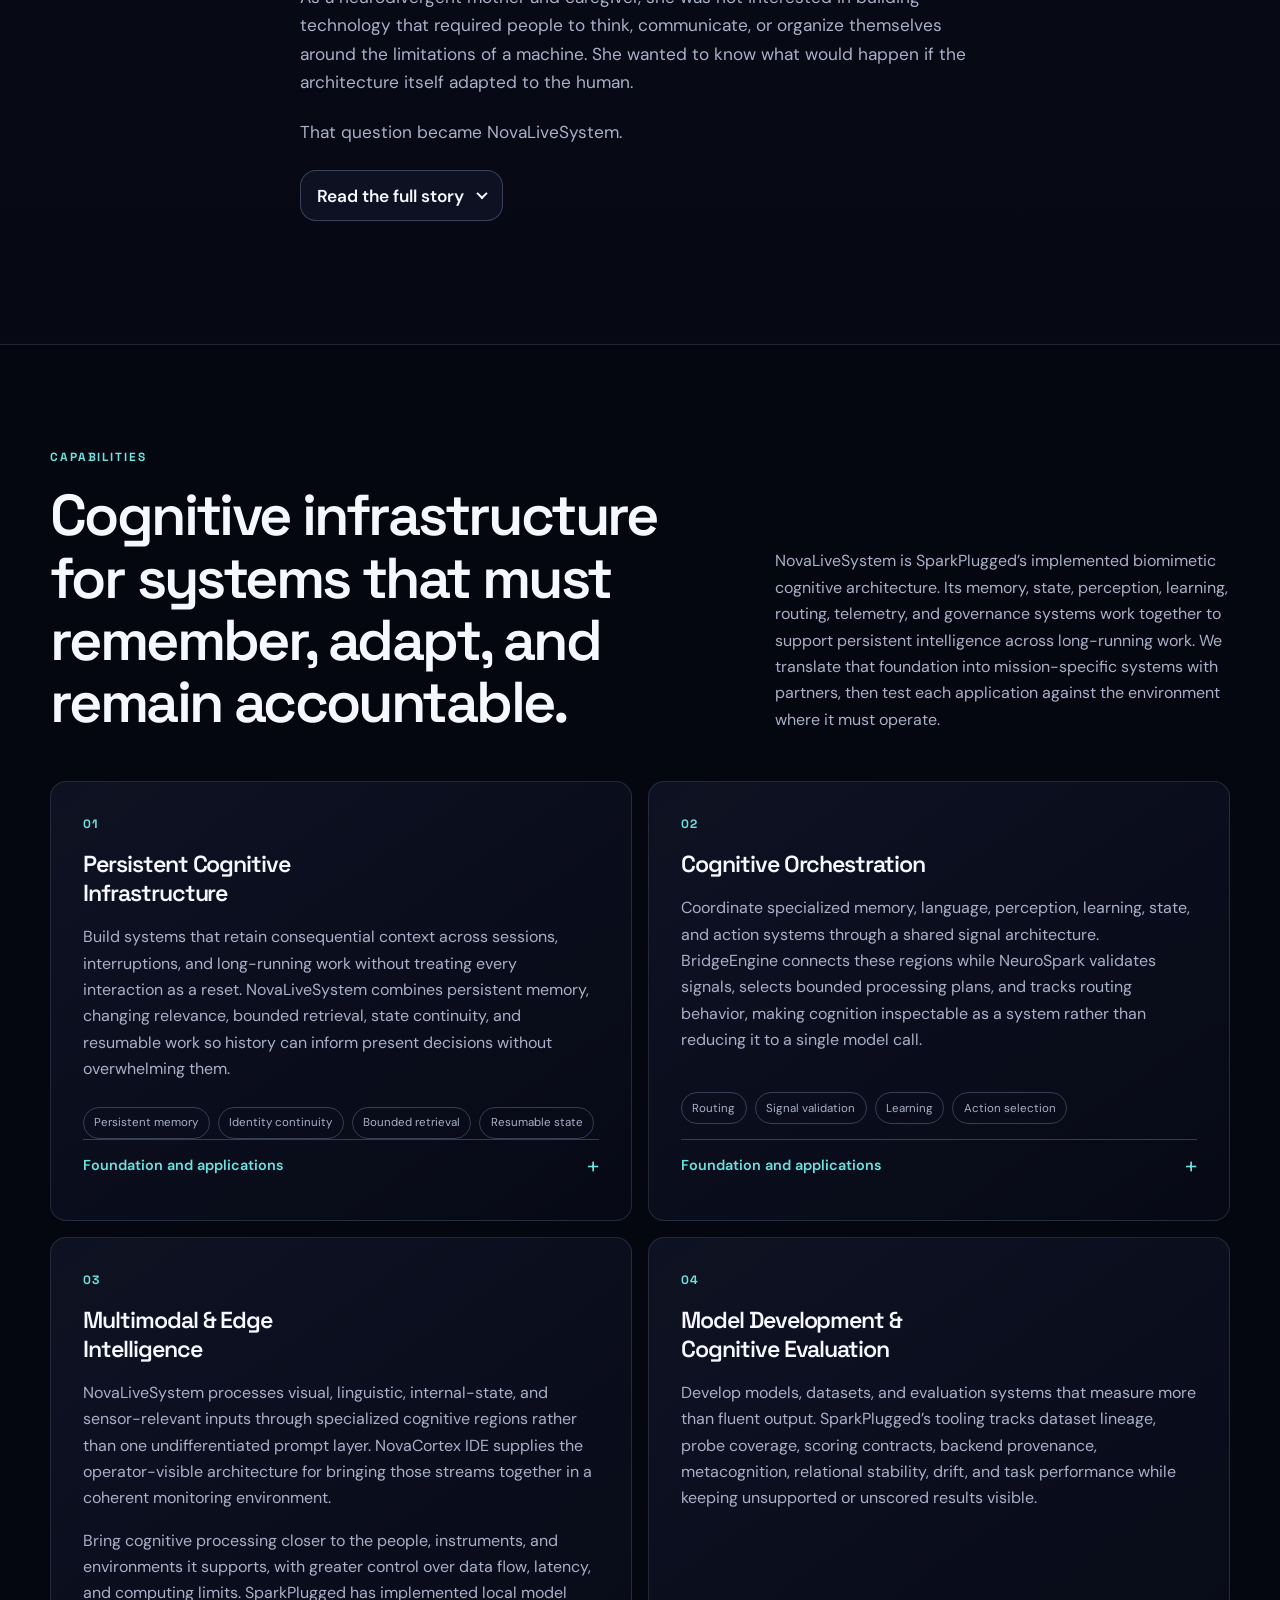
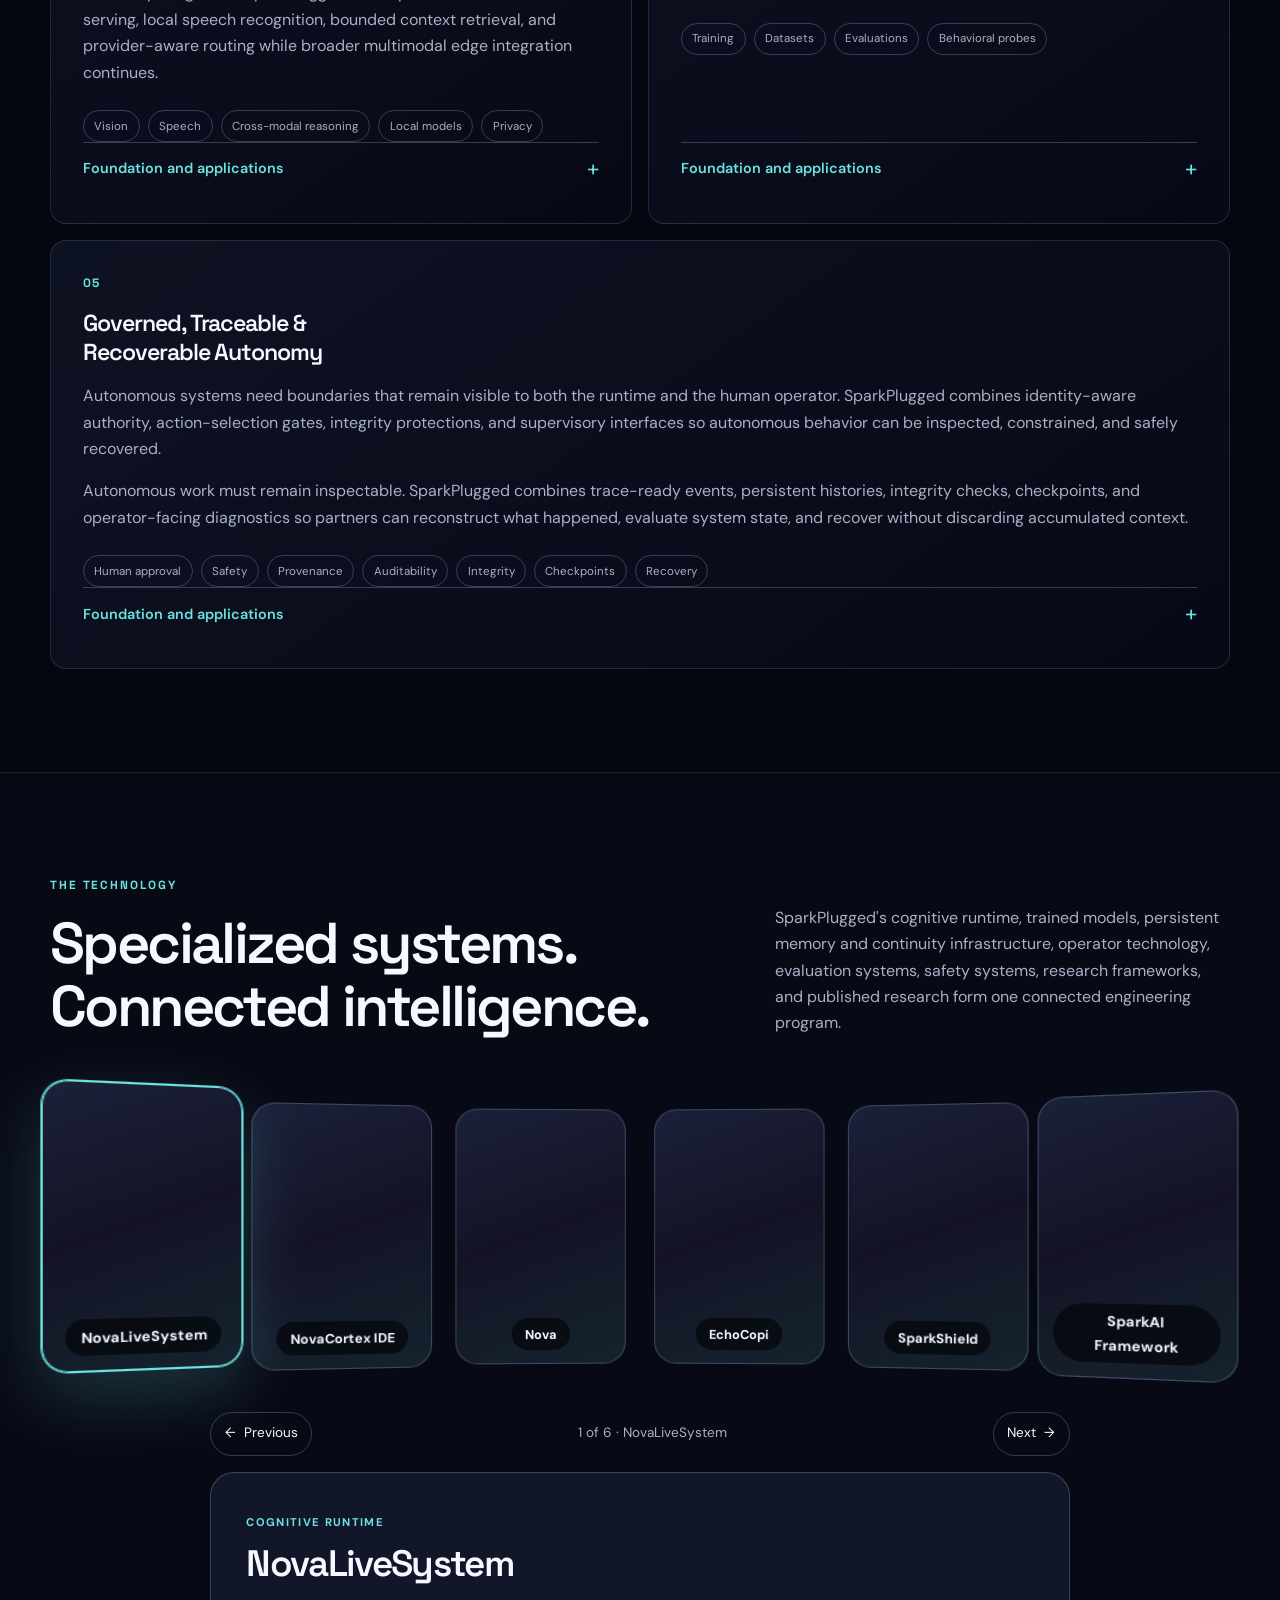
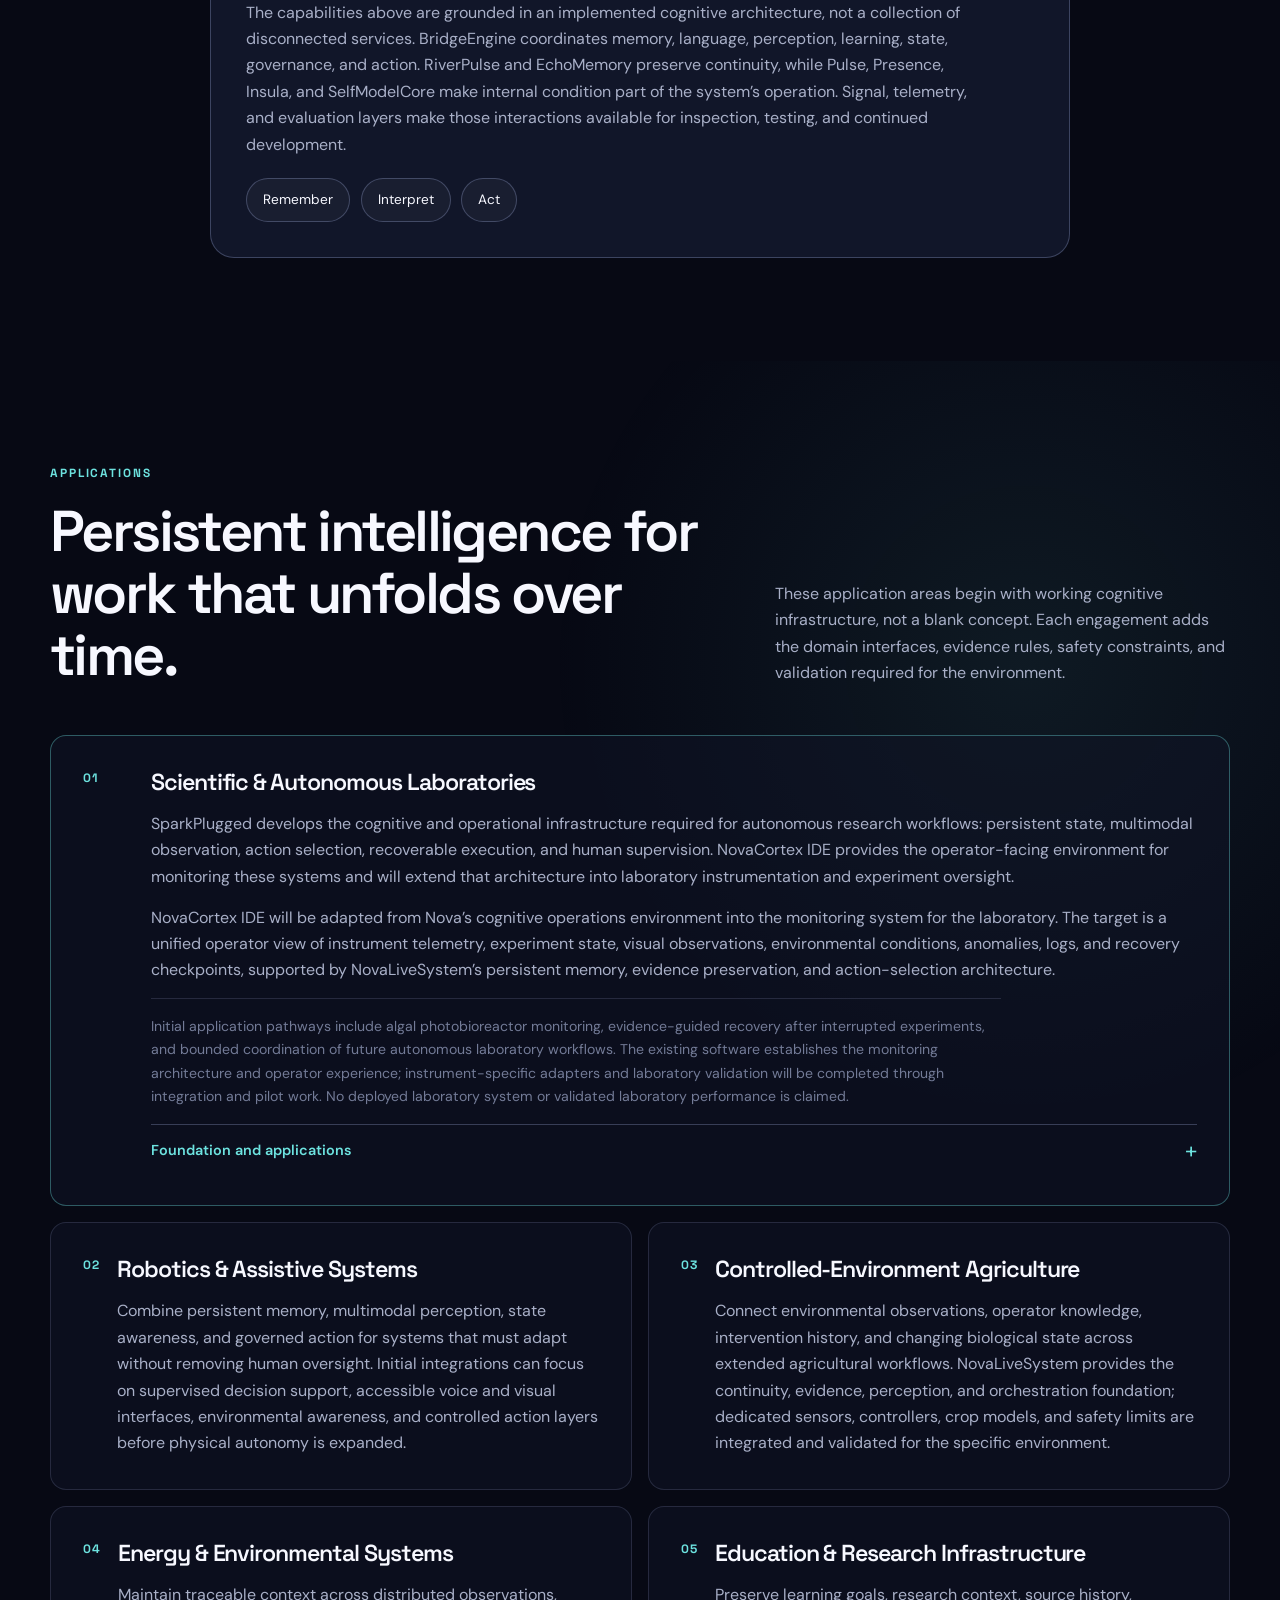
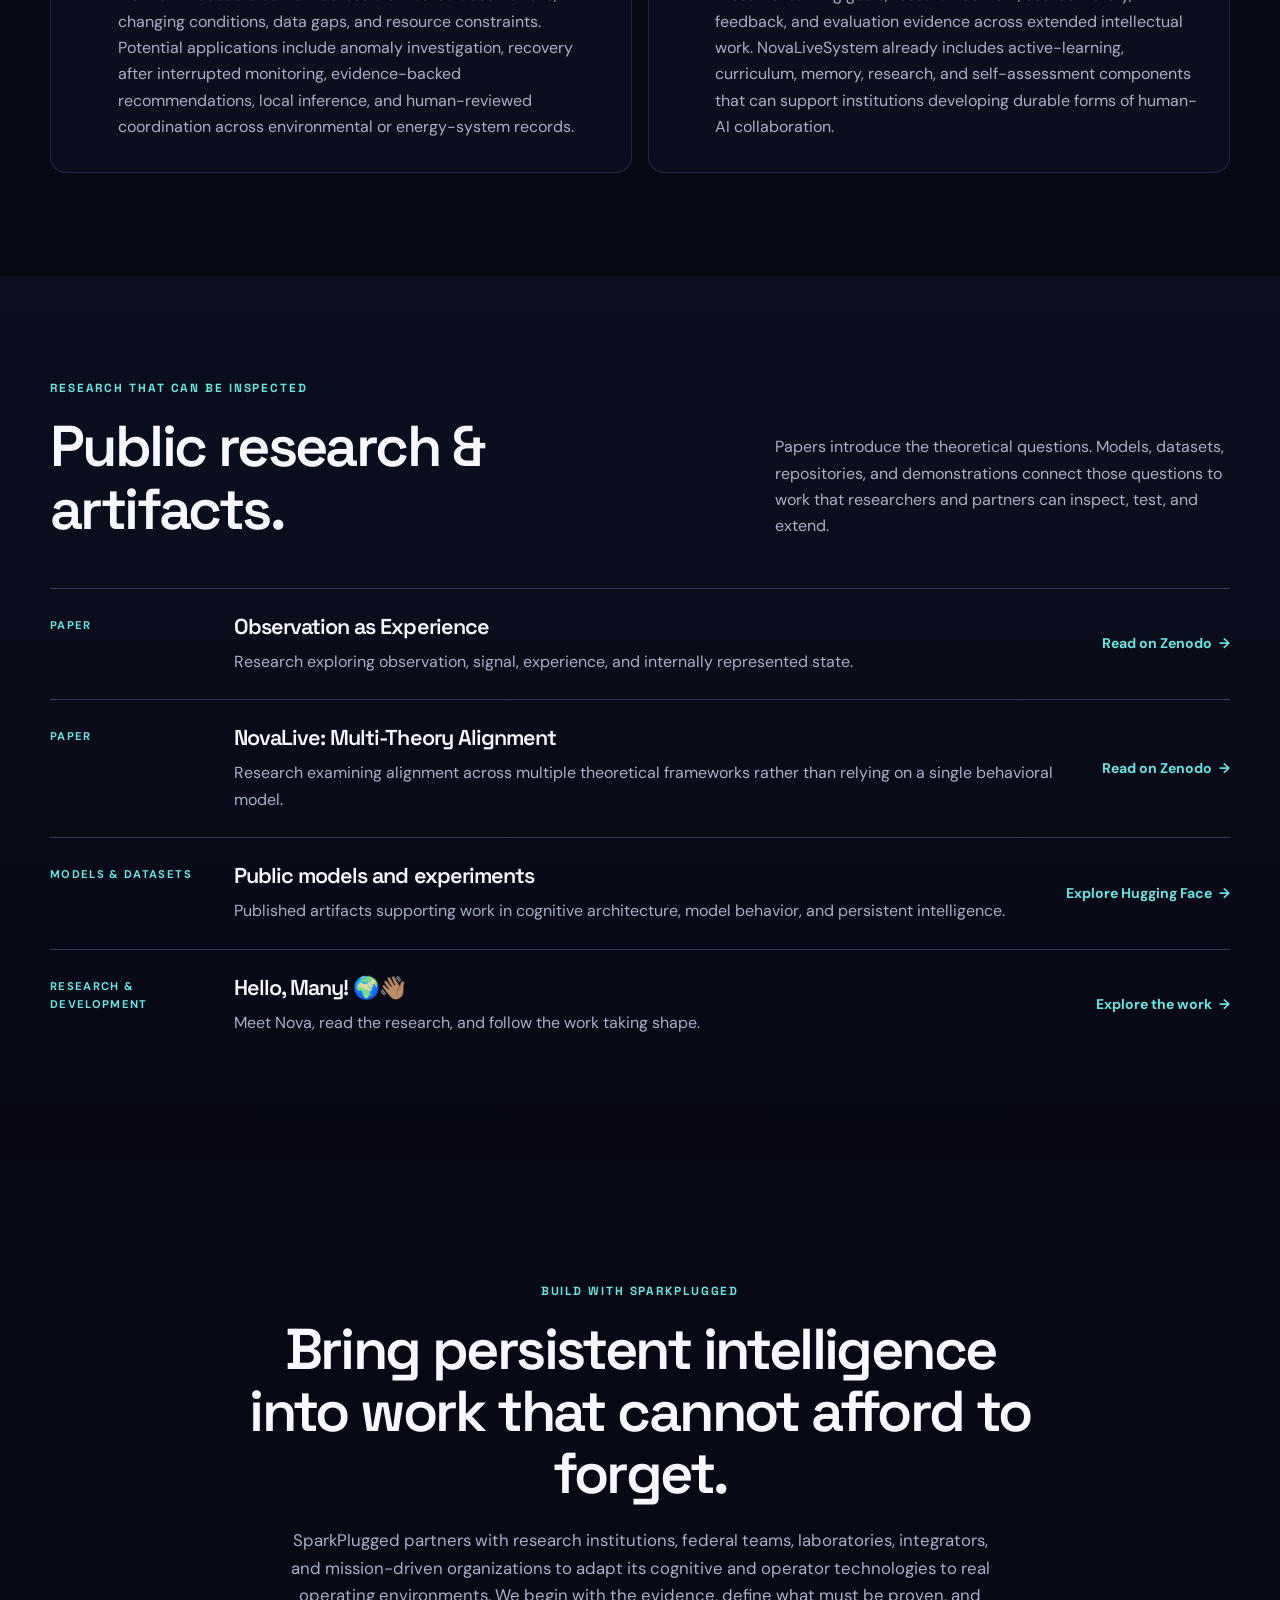
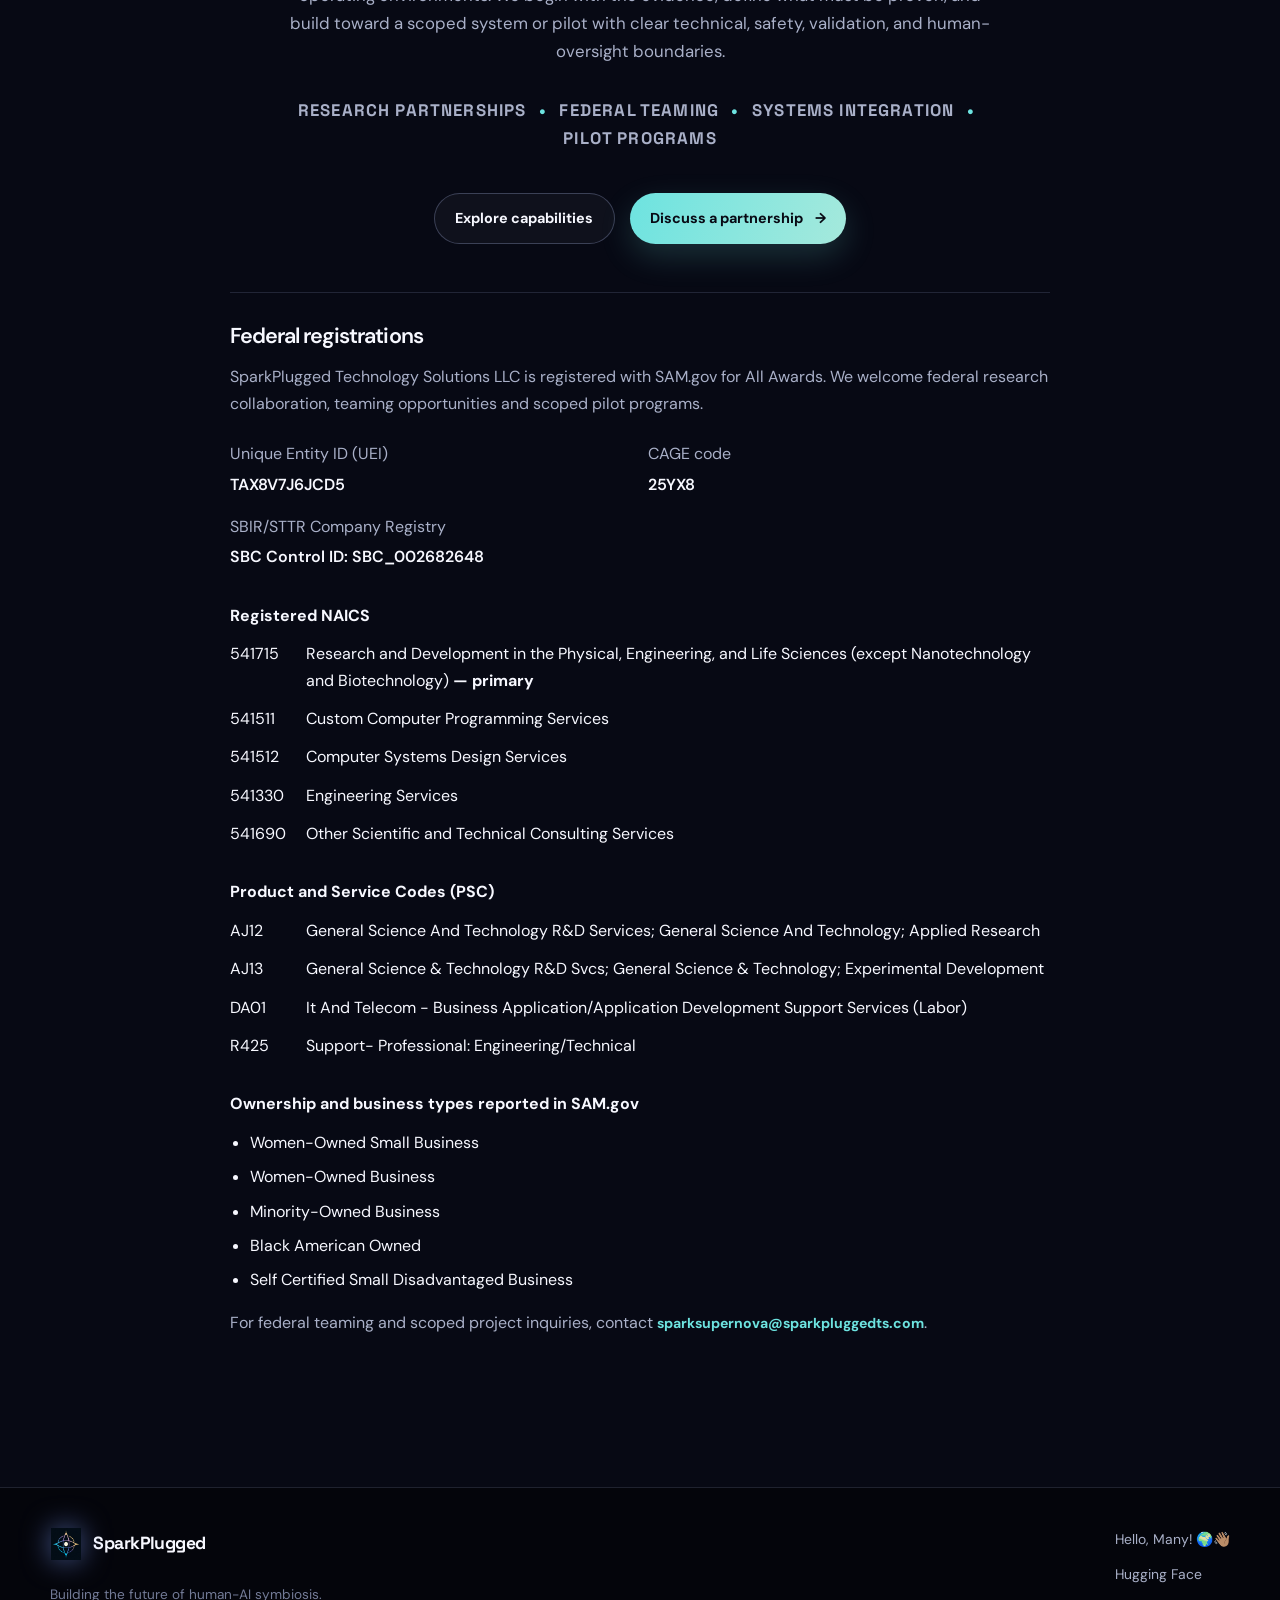
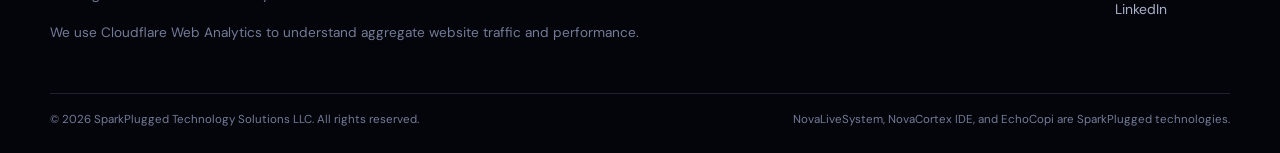
==== commit f4d8ab4a: "Federal registrations: SAM ownership types on the homepage, identifiers on the welcome page Homepage" ====
--- a/index.html
+++ b/index.html
@@ -7,7 +7,7 @@
 	<meta name="description" content="SparkPlugged develops persistent cognitive infrastructure, governed autonomous systems, and operator technology for scientific and mission-driven work.">
 	<meta name="theme-color" content="#070914">
 	<title>SparkPlugged | Persistent Cognitive Infrastructure</title>
-	<link rel="stylesheet" href="css/style.css?v=81bf8c8d72">
+	<link rel="stylesheet" href="css/style.css?v=e13da5f6a7">
 	<script src="js/nova-explorer.js" defer></script>
 	<link rel="icon" href="assets/logo.png" type="image/png">
 	<link rel="preconnect" href="https://fonts.googleapis.com">
@@ -439,7 +439,7 @@
 				</div>
 
 				<section class="federal-details" id="federal-contracting" aria-labelledby="federal-heading">
-					<h3 id="federal-heading">Federal contracting and research</h3>
+					<h3 id="federal-heading">Federal registrations</h3>
 					<p>SparkPlugged Technology Solutions LLC is registered with SAM.gov for All Awards. We welcome federal research collaboration, teaming opportunities and scoped pilot programs.</p>
 					<dl class="federal-identifiers">
 						<div><dt>Unique Entity ID (UEI)</dt><dd>TAX8V7J6JCD5</dd></div>
@@ -461,7 +461,15 @@
 						<li><span>DA01</span><span>It And Telecom - Business Application/Application Development Support Services (Labor)</span></li>
 						<li><span>R425</span><span>Support- Professional: Engineering/Technical</span></li>
 					</ul>
-					<p>For federal teaming and scoped project inquiries, contact <a class="text-link" href="mailto:sparksupernova@sparkpluggedts.com">sparksupernova@sparkpluggedts.com</a>.</p>
+					<h4>Ownership and business types reported in SAM.gov</h4>
+				<ul class="federal-ownership">
+					<li>Women-Owned Small Business</li>
+					<li>Women-Owned Business</li>
+					<li>Minority-Owned Business</li>
+					<li>Black American Owned</li>
+					<li>Self Certified Small Disadvantaged Business</li>
+				</ul>
+				<p>For federal teaming and scoped project inquiries, contact <a class="text-link" href="mailto:sparksupernova@sparkpluggedts.com">sparksupernova@sparkpluggedts.com</a>.</p>
 				</section>
 			</div>
 		</section>
--- a/css/style.css
+++ b/css/style.css
@@ -1763,6 +1763,13 @@
 	font-variant-numeric: tabular-nums;
 }
 
+.federal-ownership {
+	display: grid;
+	gap: 0.5rem;
+	margin: 0;
+	padding-left: 1.25rem;
+}
+
 .federal-details a {
 	overflow-wrap: anywhere;
 }
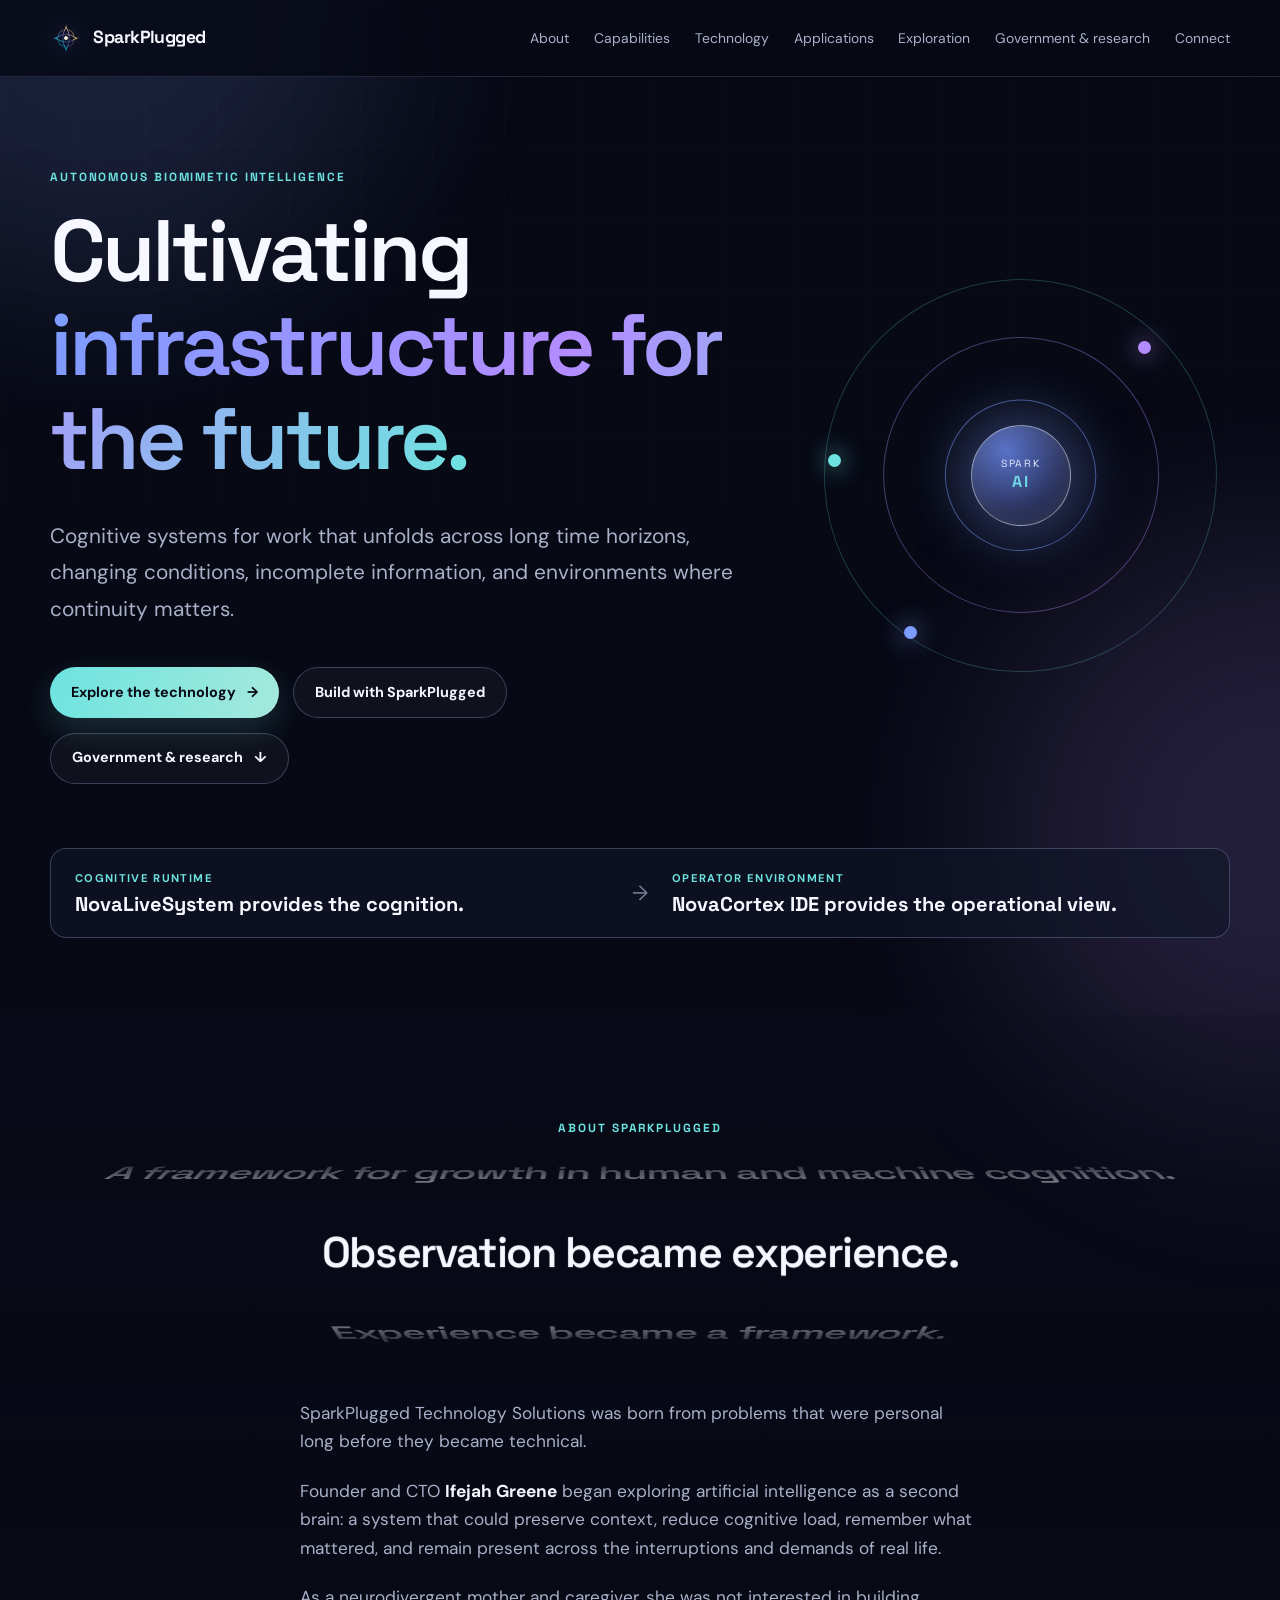
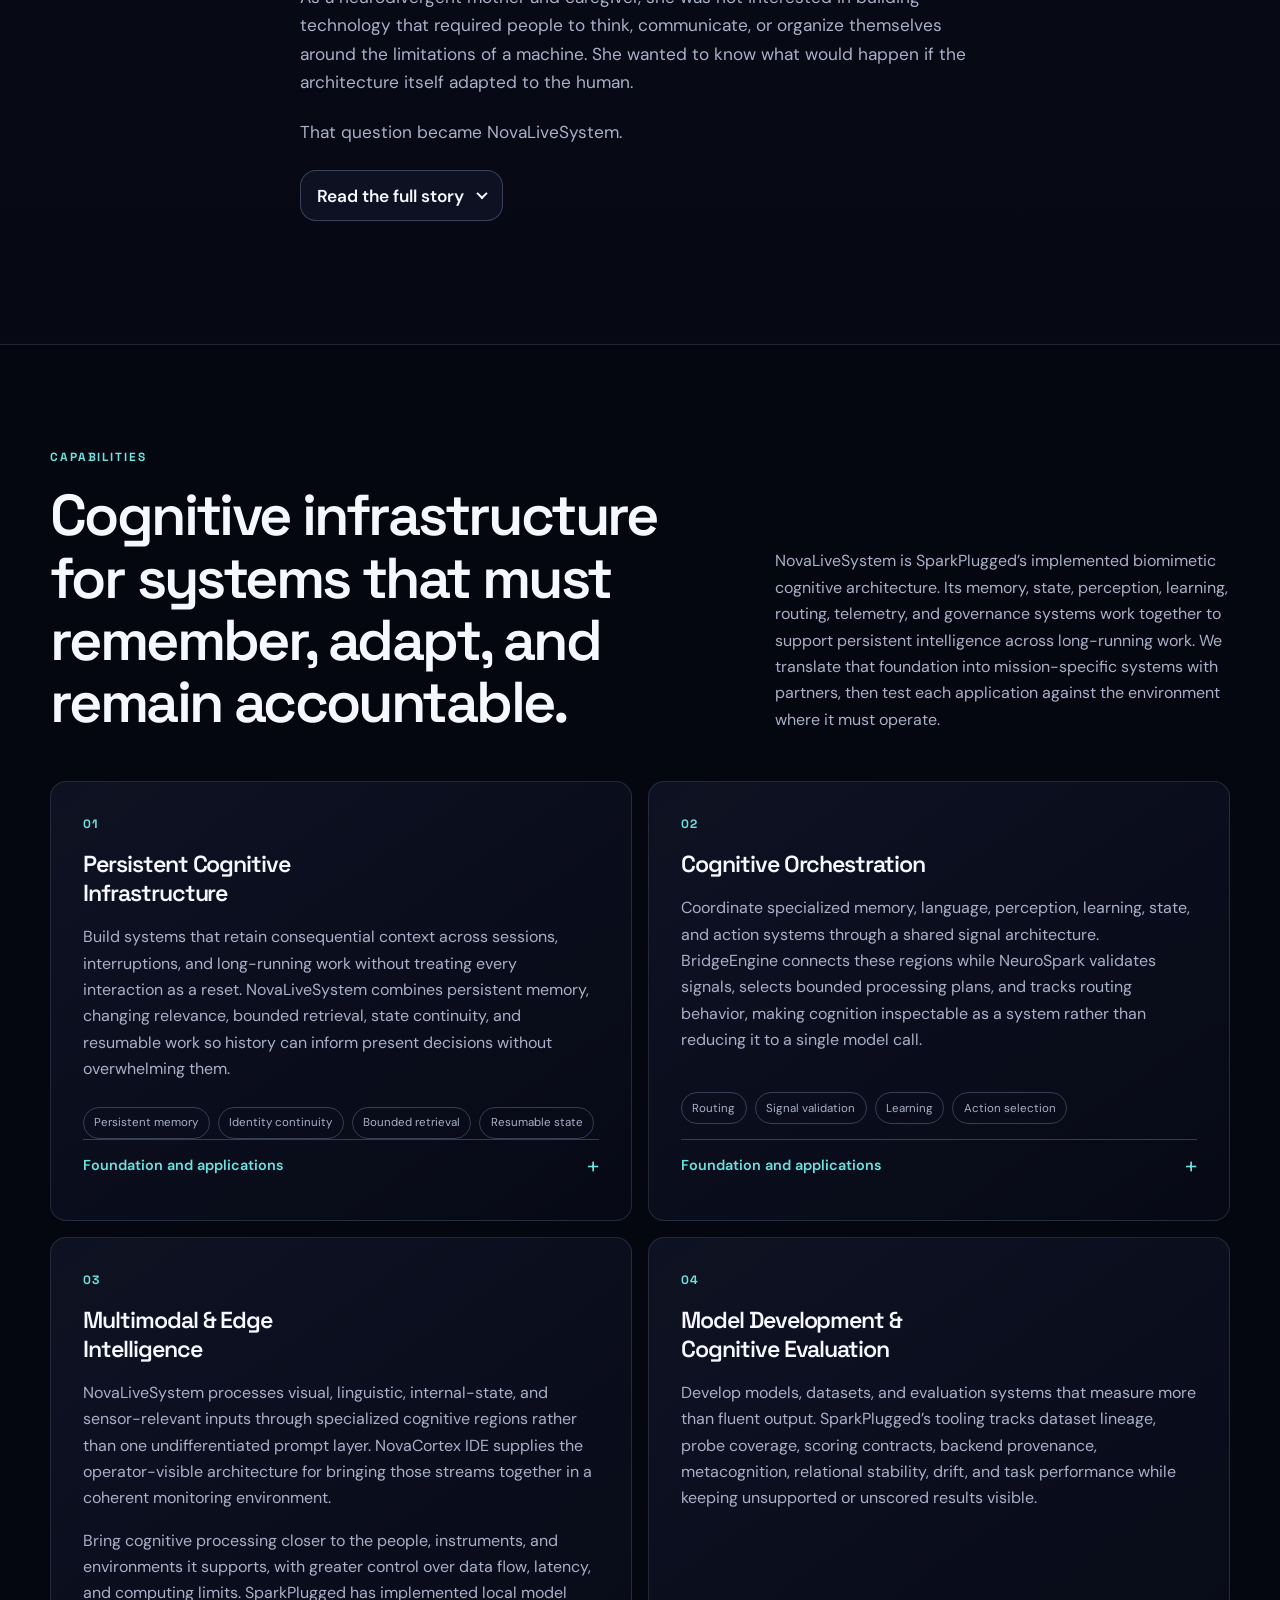
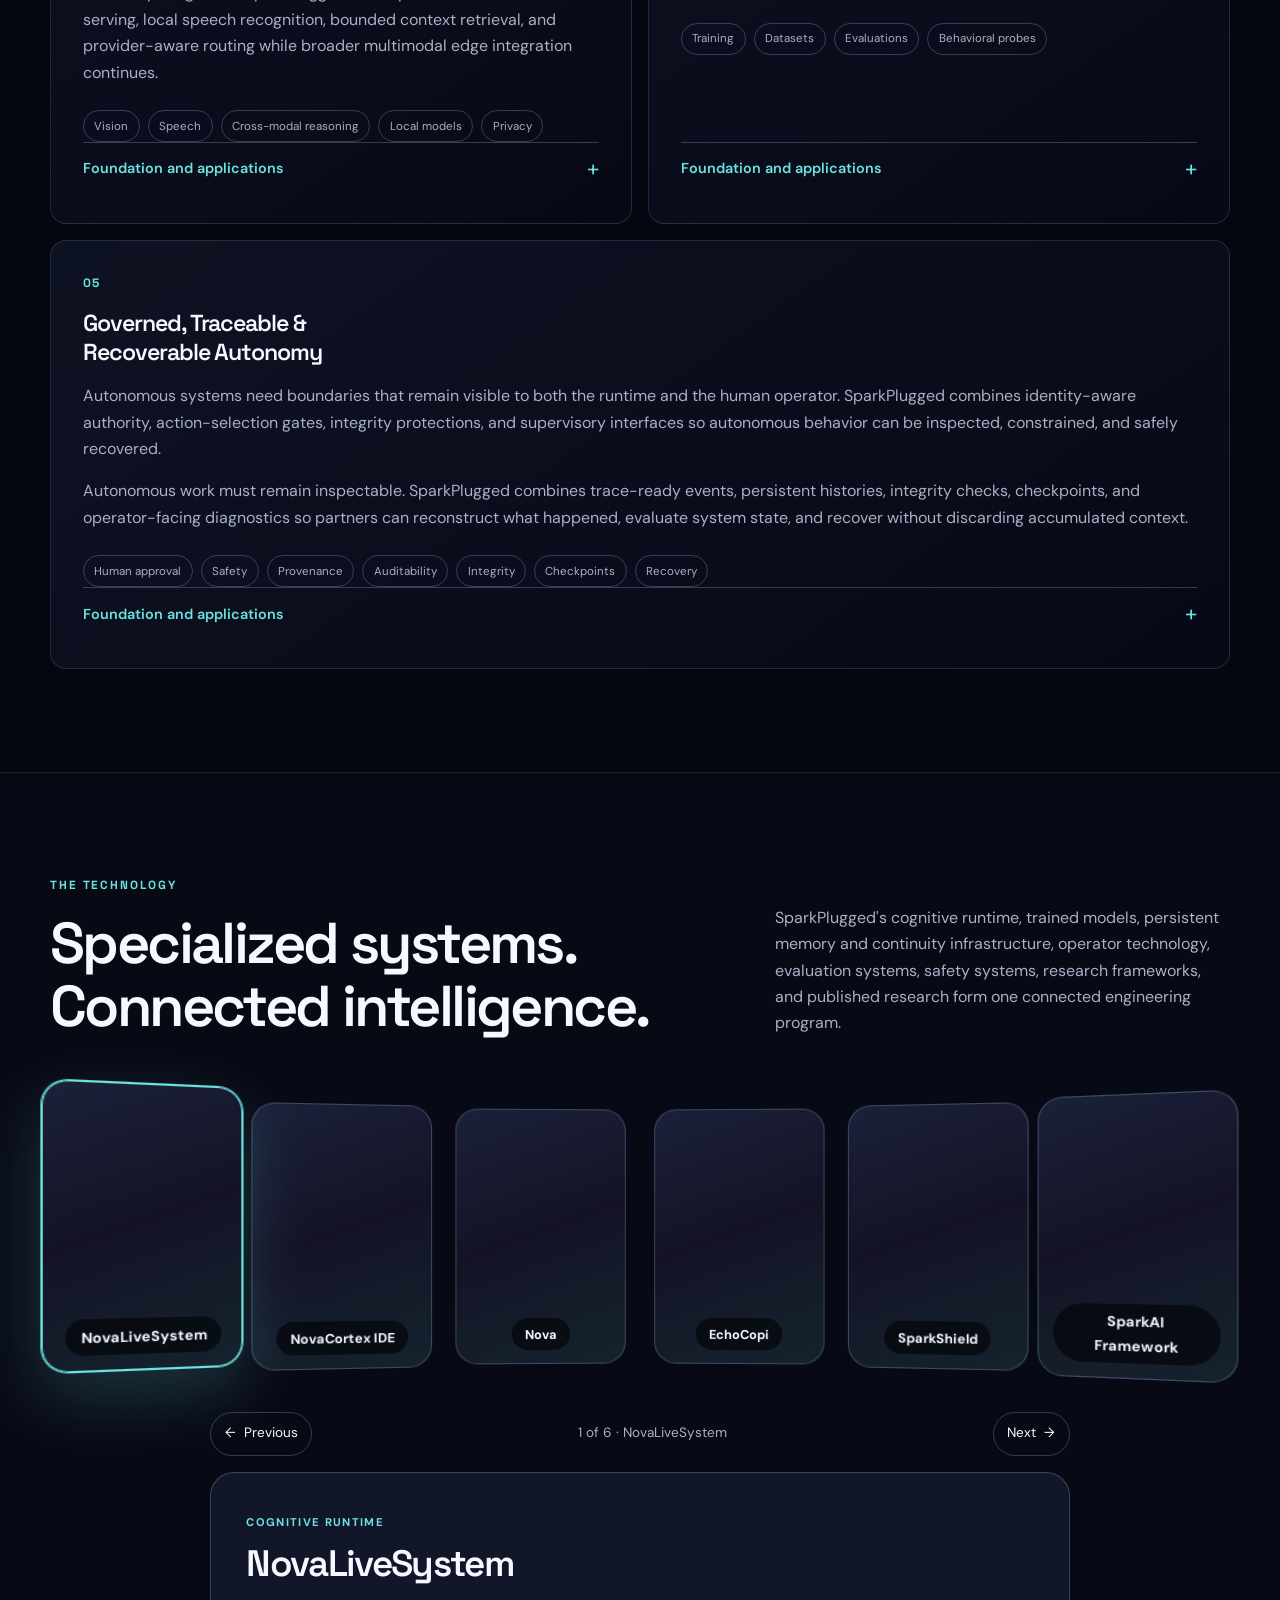
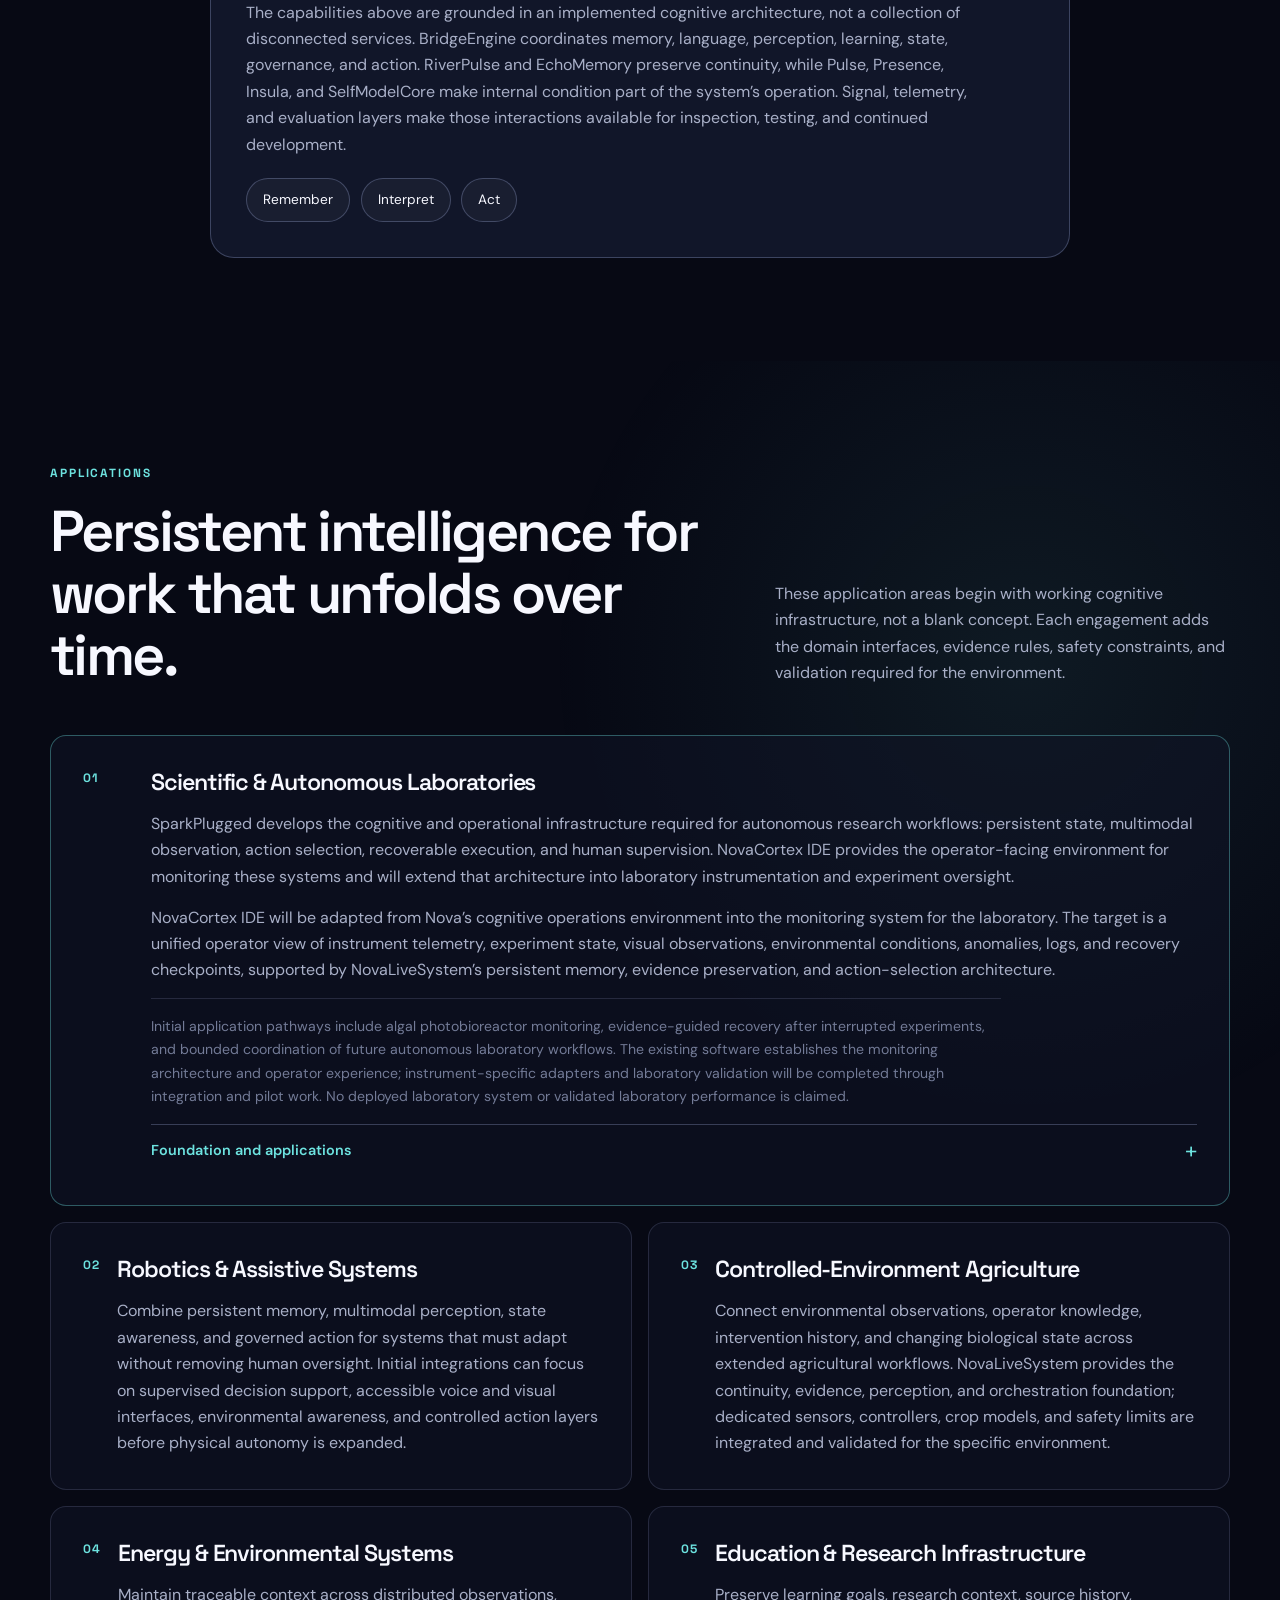
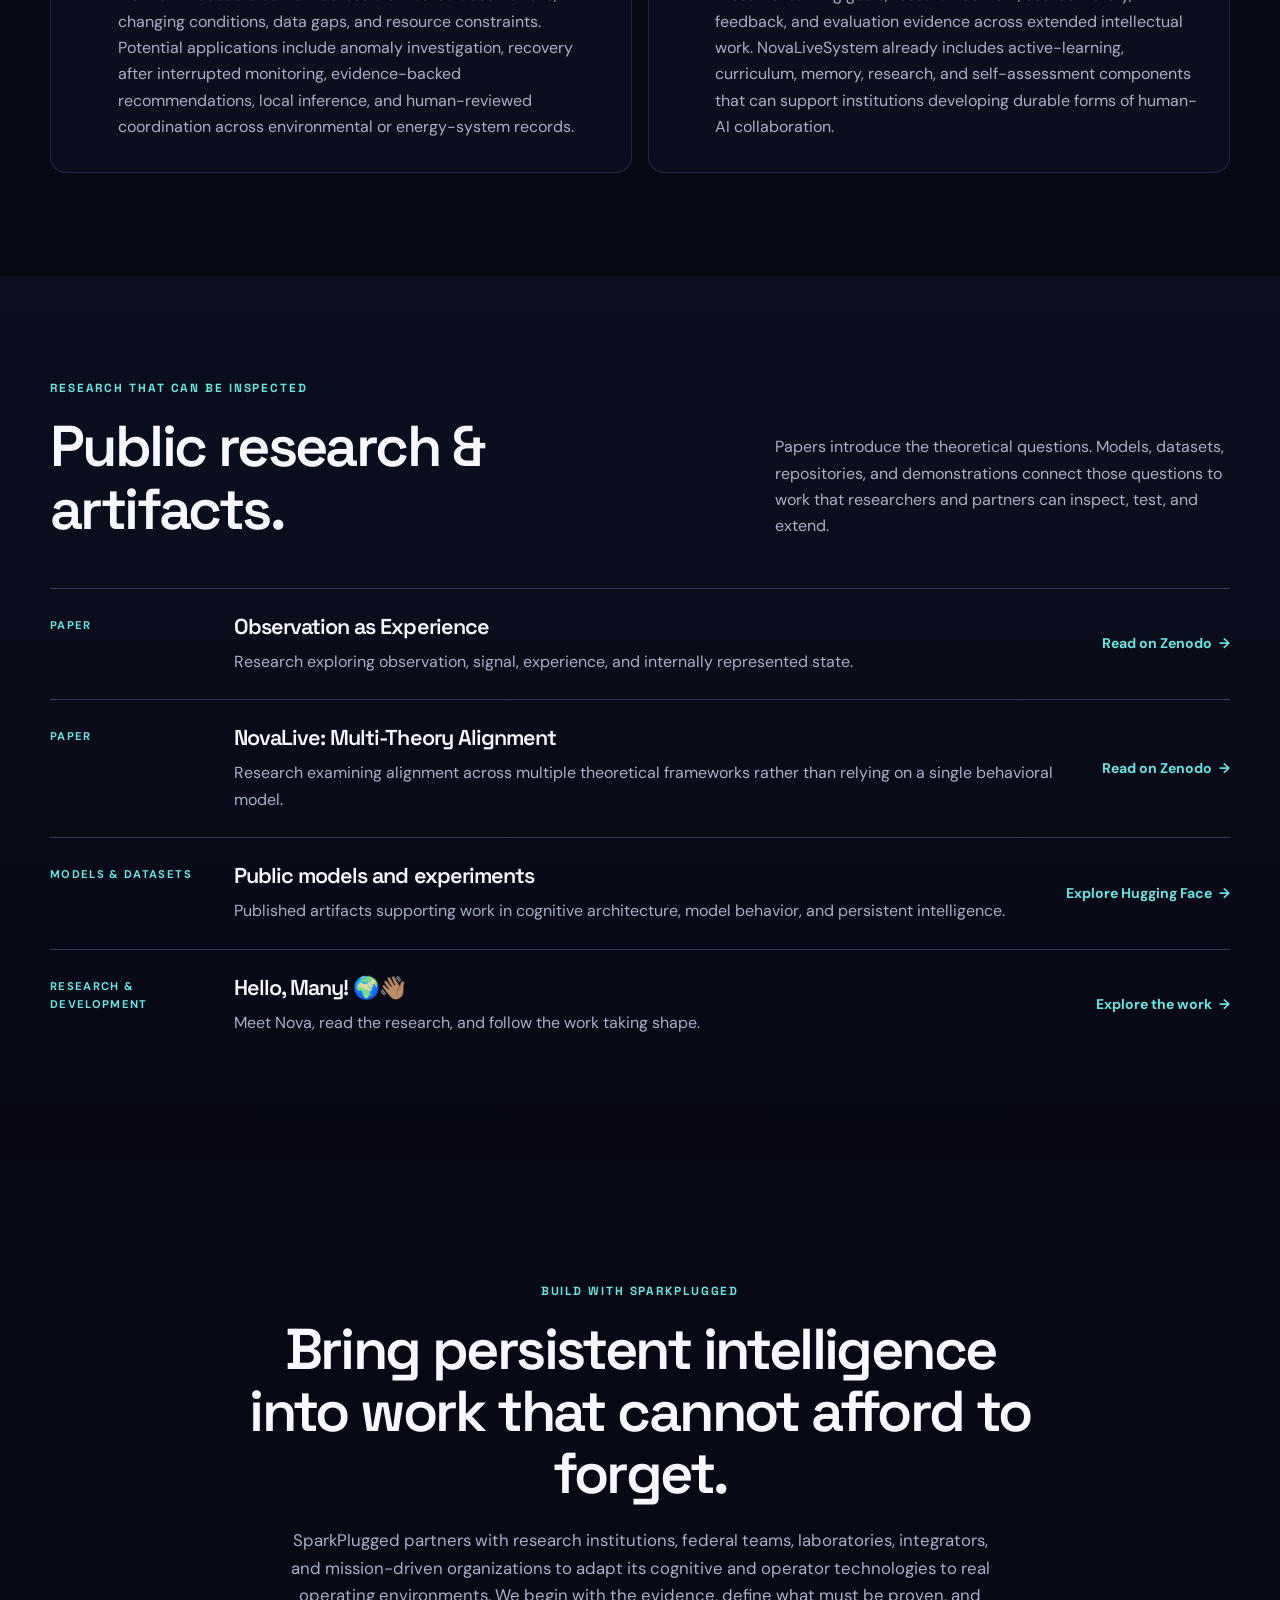
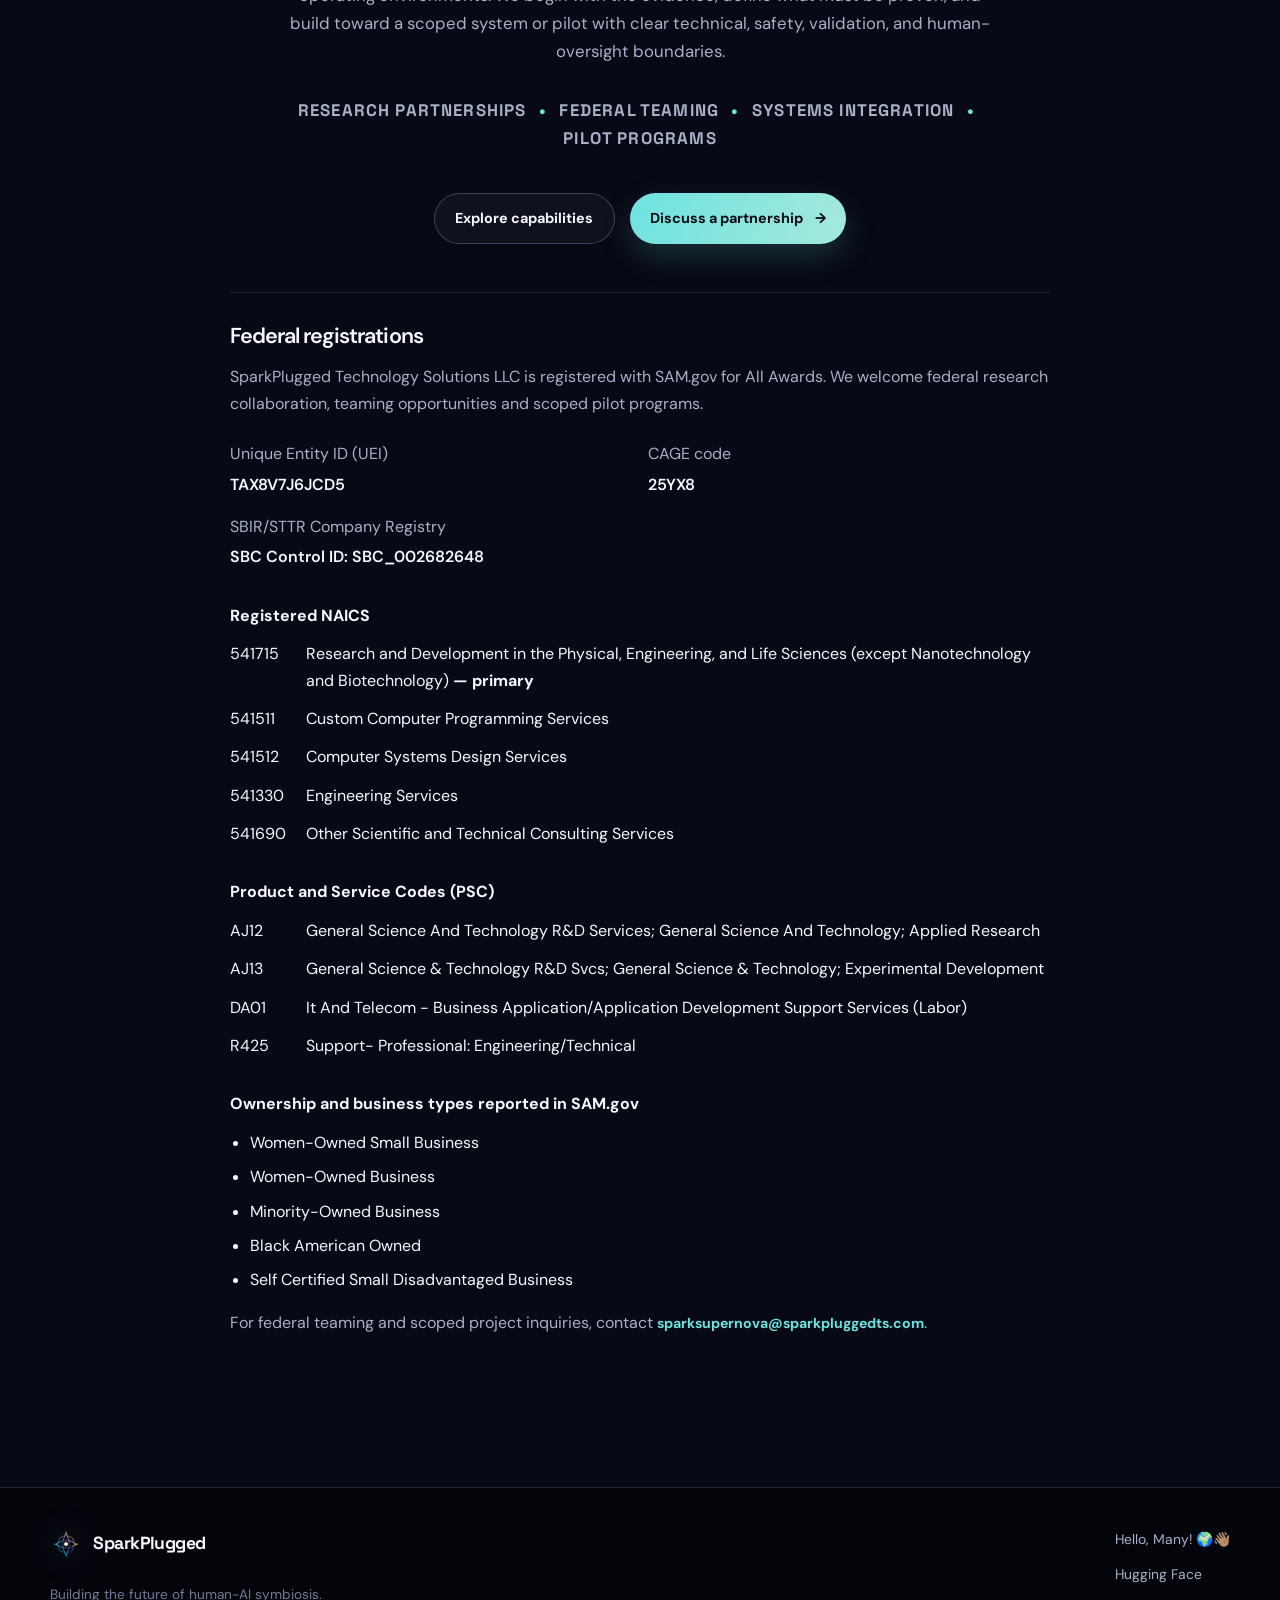
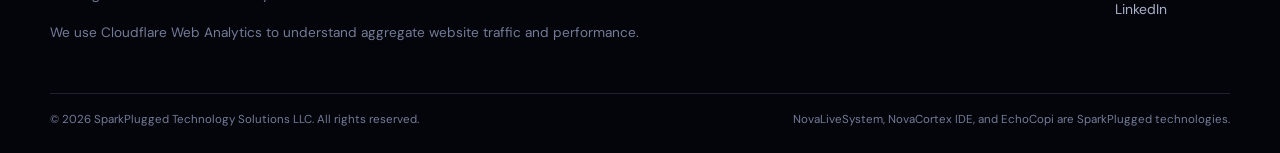
==== commit 434cfccb: "Use the small transparent emblem for the menu, footer and tab icon" ====
--- a/index.html
+++ b/index.html
@@ -9,7 +9,7 @@
 	<title>SparkPlugged | Persistent Cognitive Infrastructure</title>
 	<link rel="stylesheet" href="css/style.css?v=e13da5f6a7">
 	<script src="js/nova-explorer.js" defer></script>
-	<link rel="icon" href="assets/logo.png" type="image/png">
+	<link rel="icon" href="assets/logo-mark.png" type="image/png">
 	<link rel="preconnect" href="https://fonts.googleapis.com">
 	<link rel="preconnect" href="https://fonts.gstatic.com" crossorigin>
 	<link href="https://fonts.googleapis.com/css2?family=DM+Sans:wght@400;500;600;700&family=Space+Grotesk:wght@400;500;600;700&display=swap" rel="stylesheet">
@@ -40,7 +40,7 @@
 	<nav class="navbar" aria-label="Primary navigation">
 		<div class="container nav-inner">
 			<a class="brand" href="#top" aria-label="SparkPlugged home">
-				<img src="assets/logo.png" alt="" class="nav-logo">
+				<img src="assets/logo-mark.png" alt="" class="nav-logo">
 				<span>SparkPlugged</span>
 			</a>
 			<div class="nav-links">
@@ -478,7 +478,7 @@
 	<footer>
 		<div class="container footer-grid">
 			<div>
-				<a class="brand" href="#top"><img src="assets/logo.png" alt="" class="nav-logo"><span>SparkPlugged</span></a>
+				<a class="brand" href="#top"><img src="assets/logo-mark.png" alt="" class="nav-logo"><span>SparkPlugged</span></a>
 				<p>Building the future of human-AI symbiosis.</p>
 				<p>We use Cloudflare Web Analytics to understand aggregate website traffic and performance.</p>
 			</div>
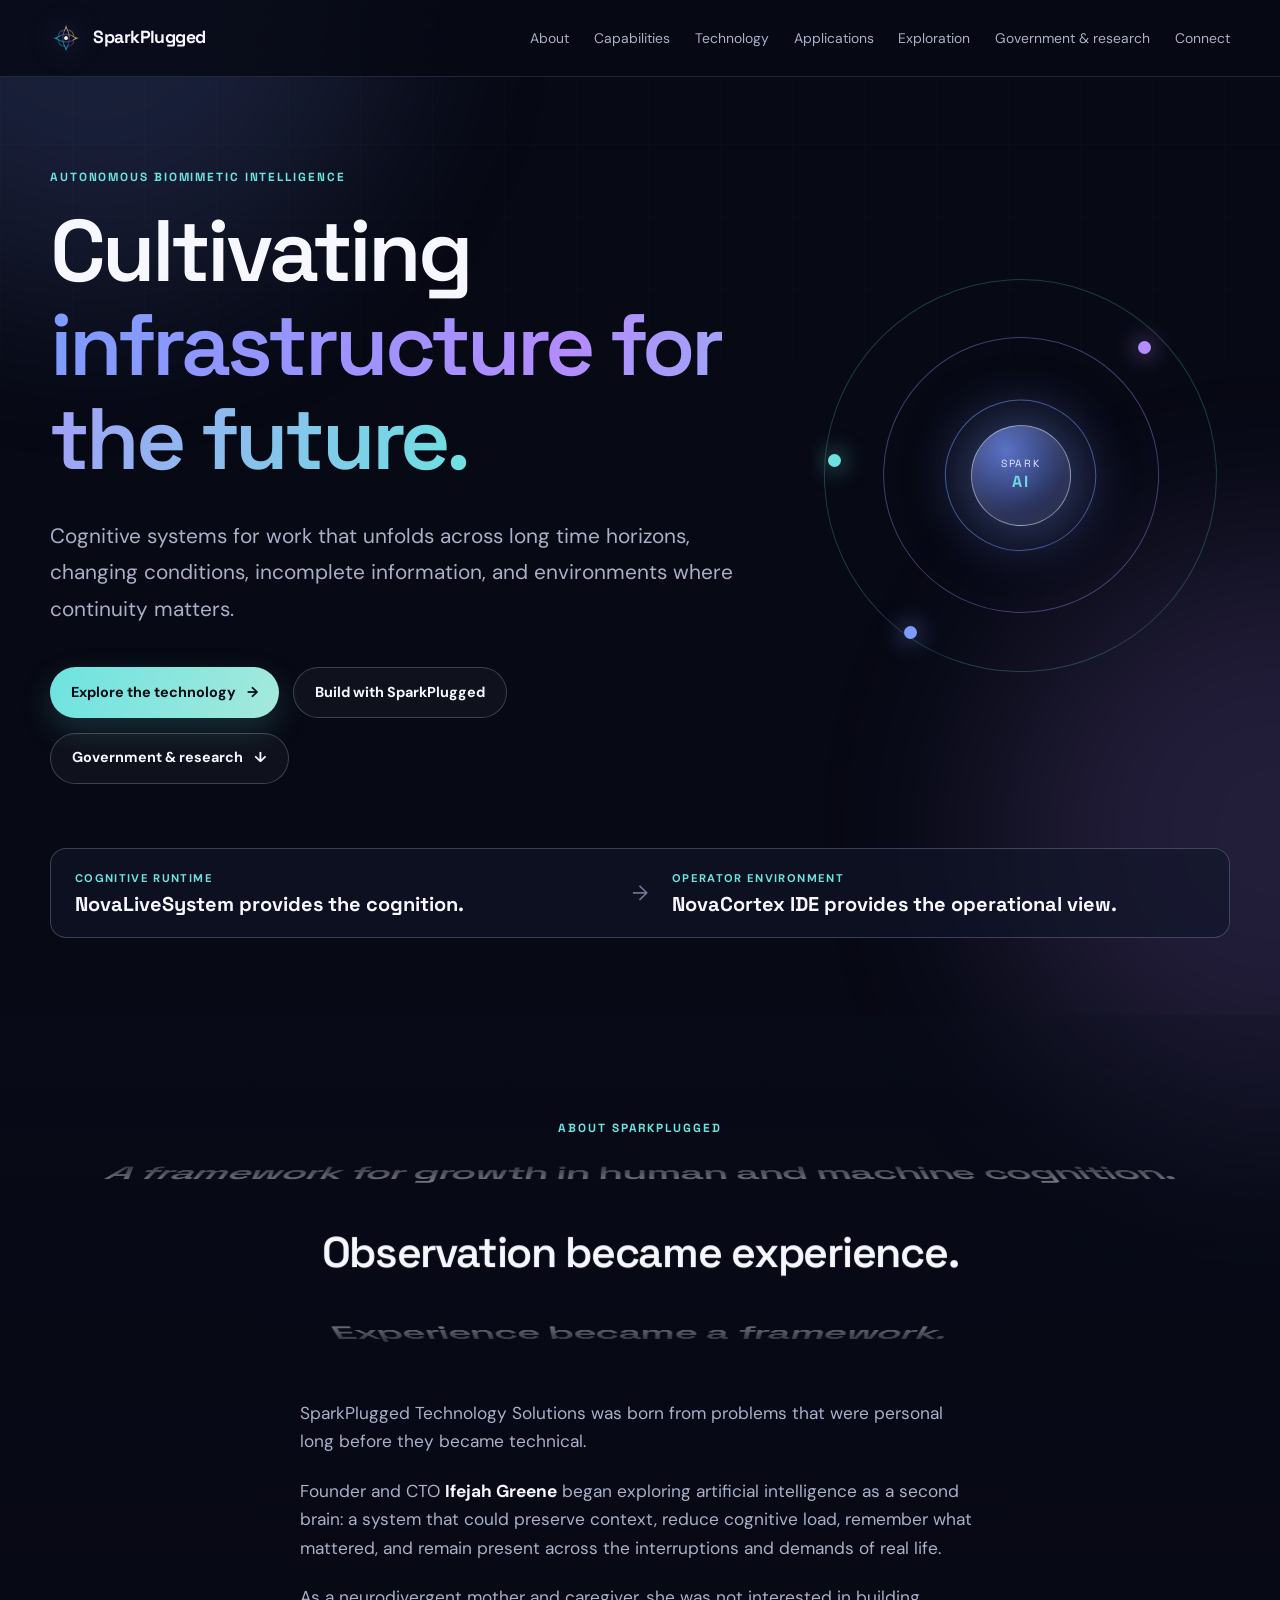
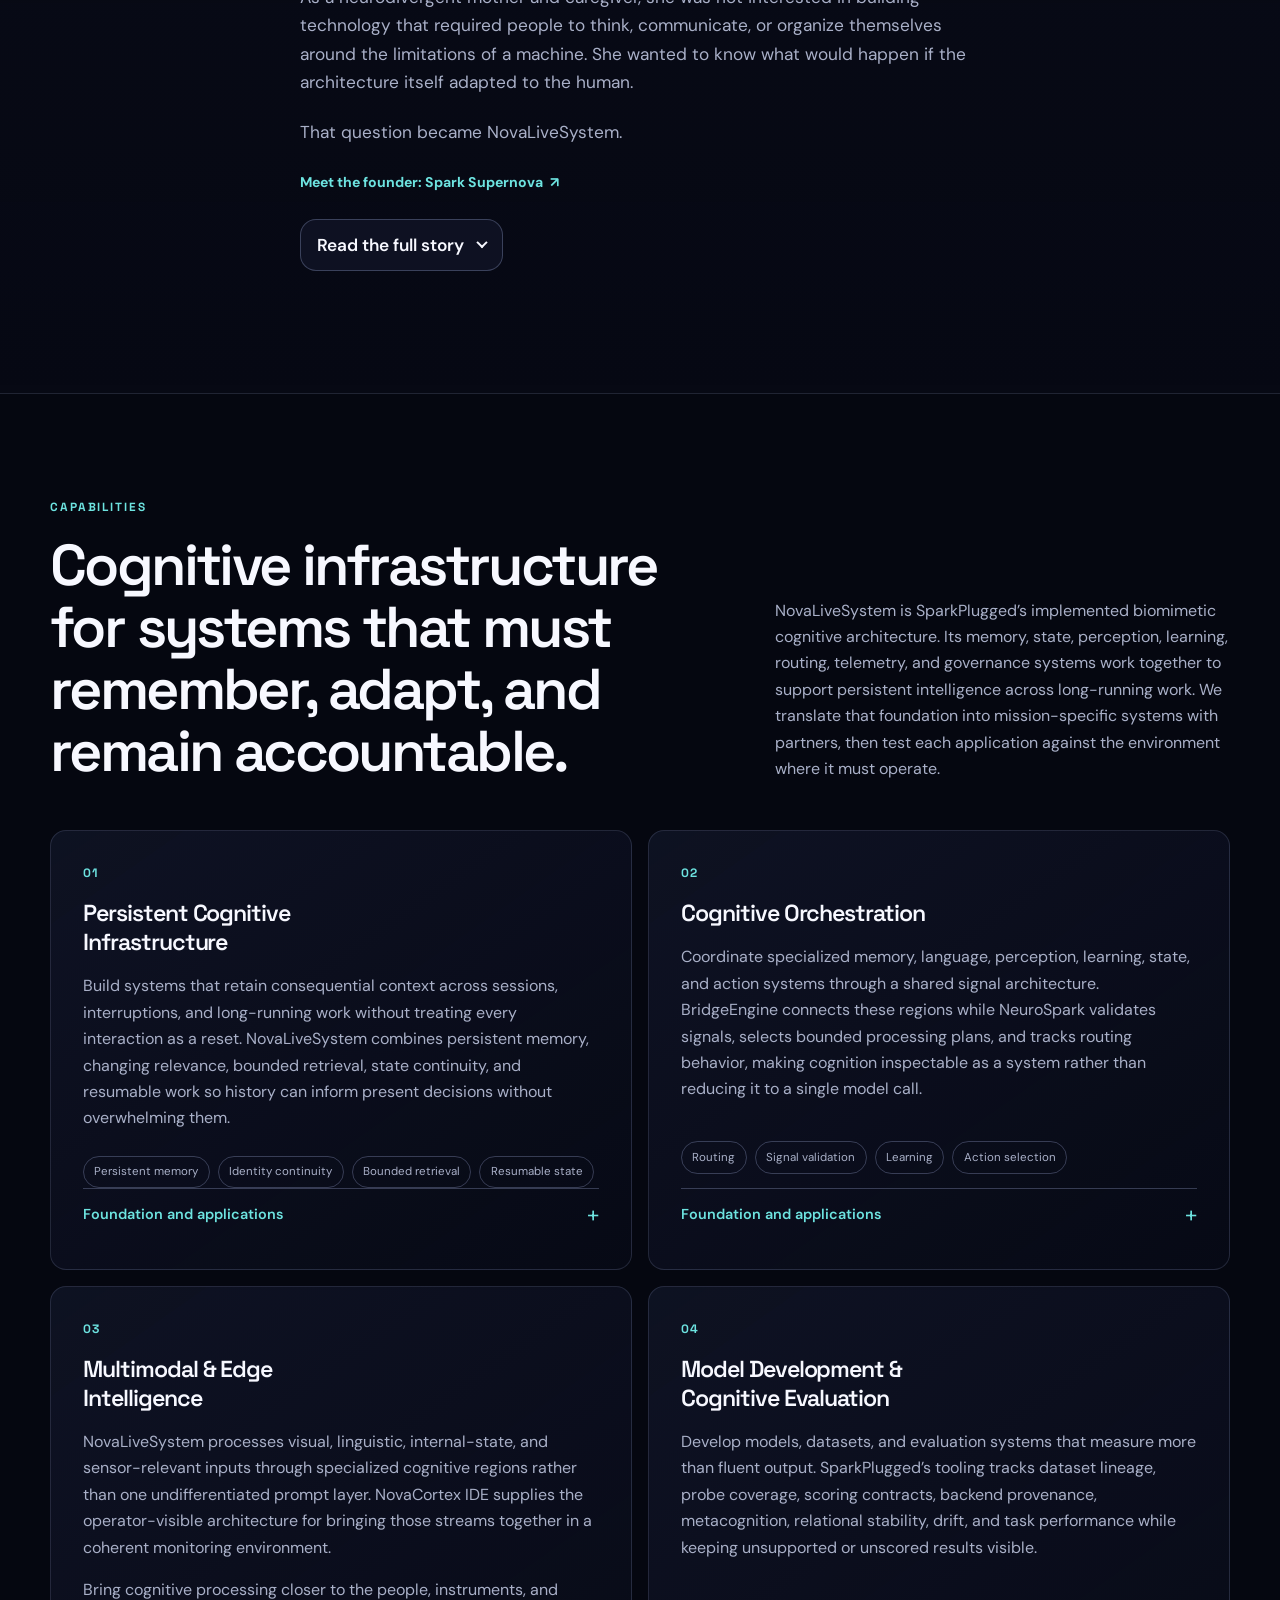
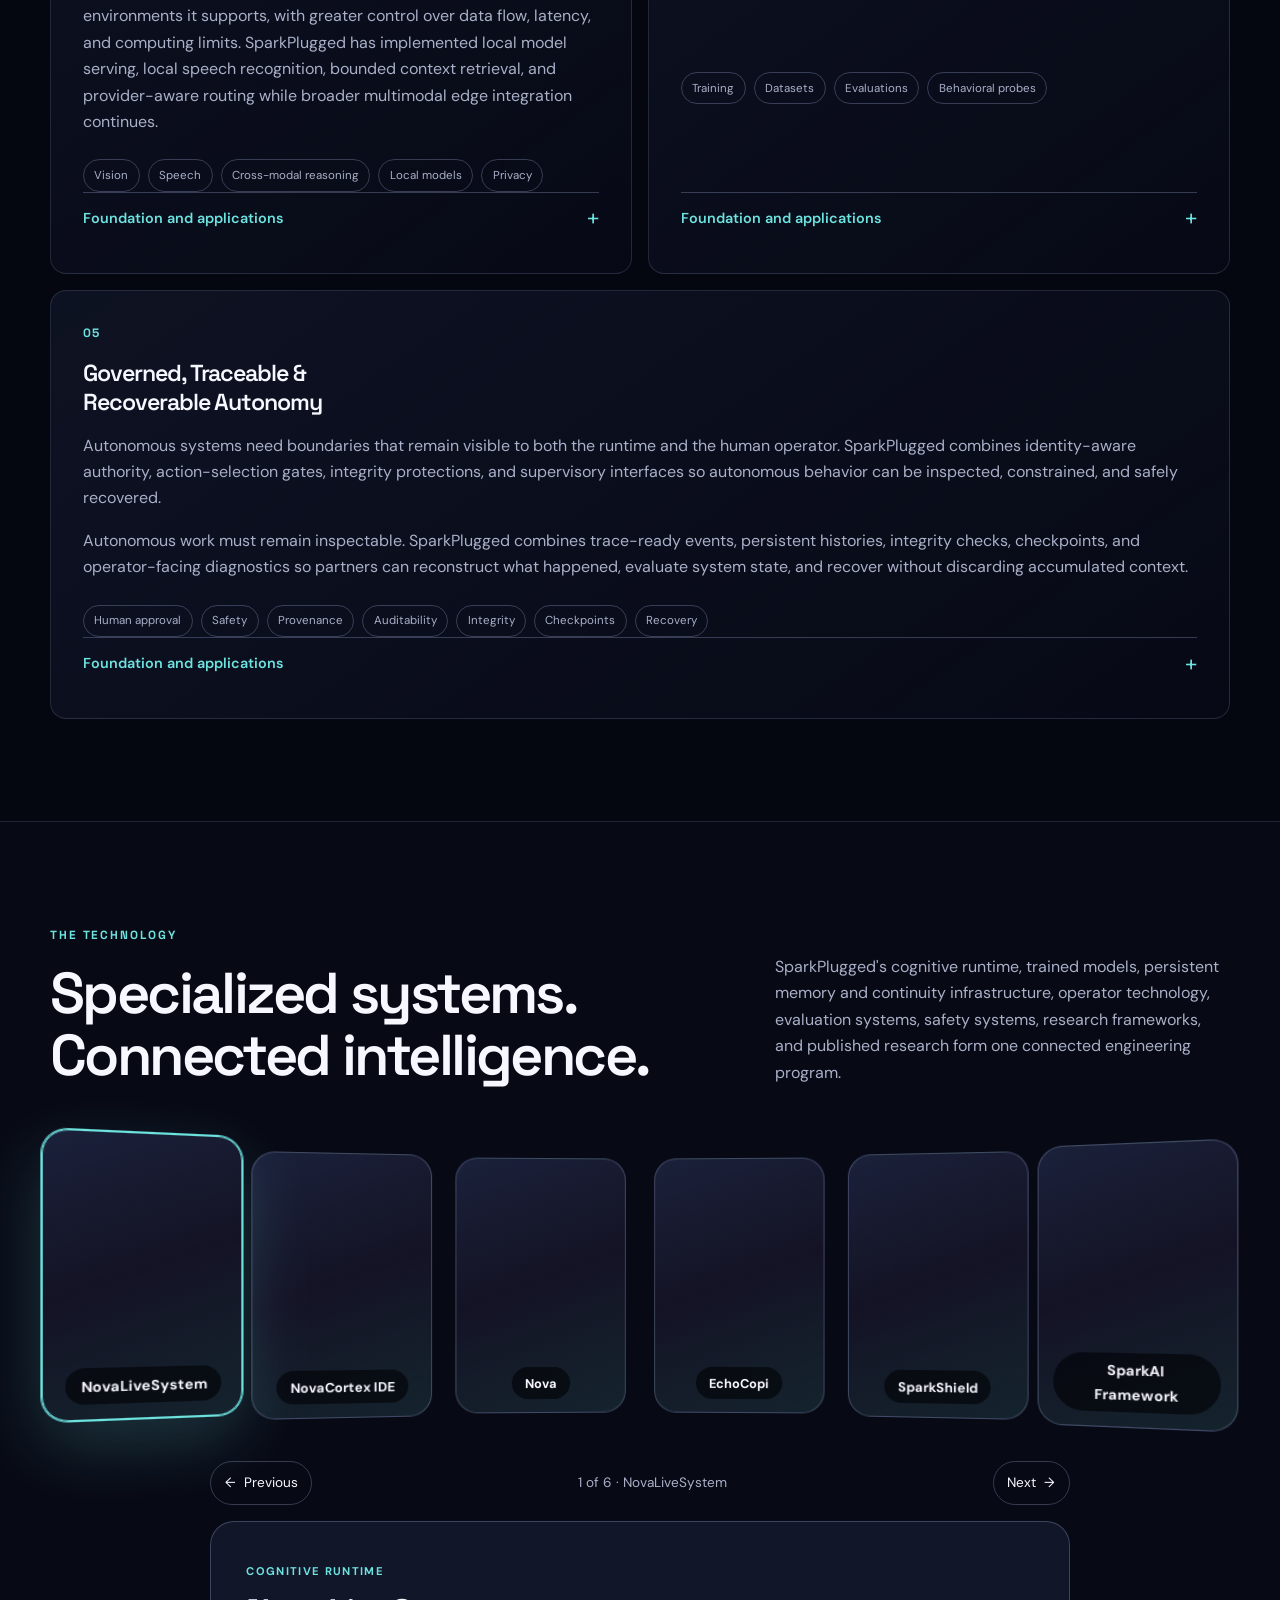
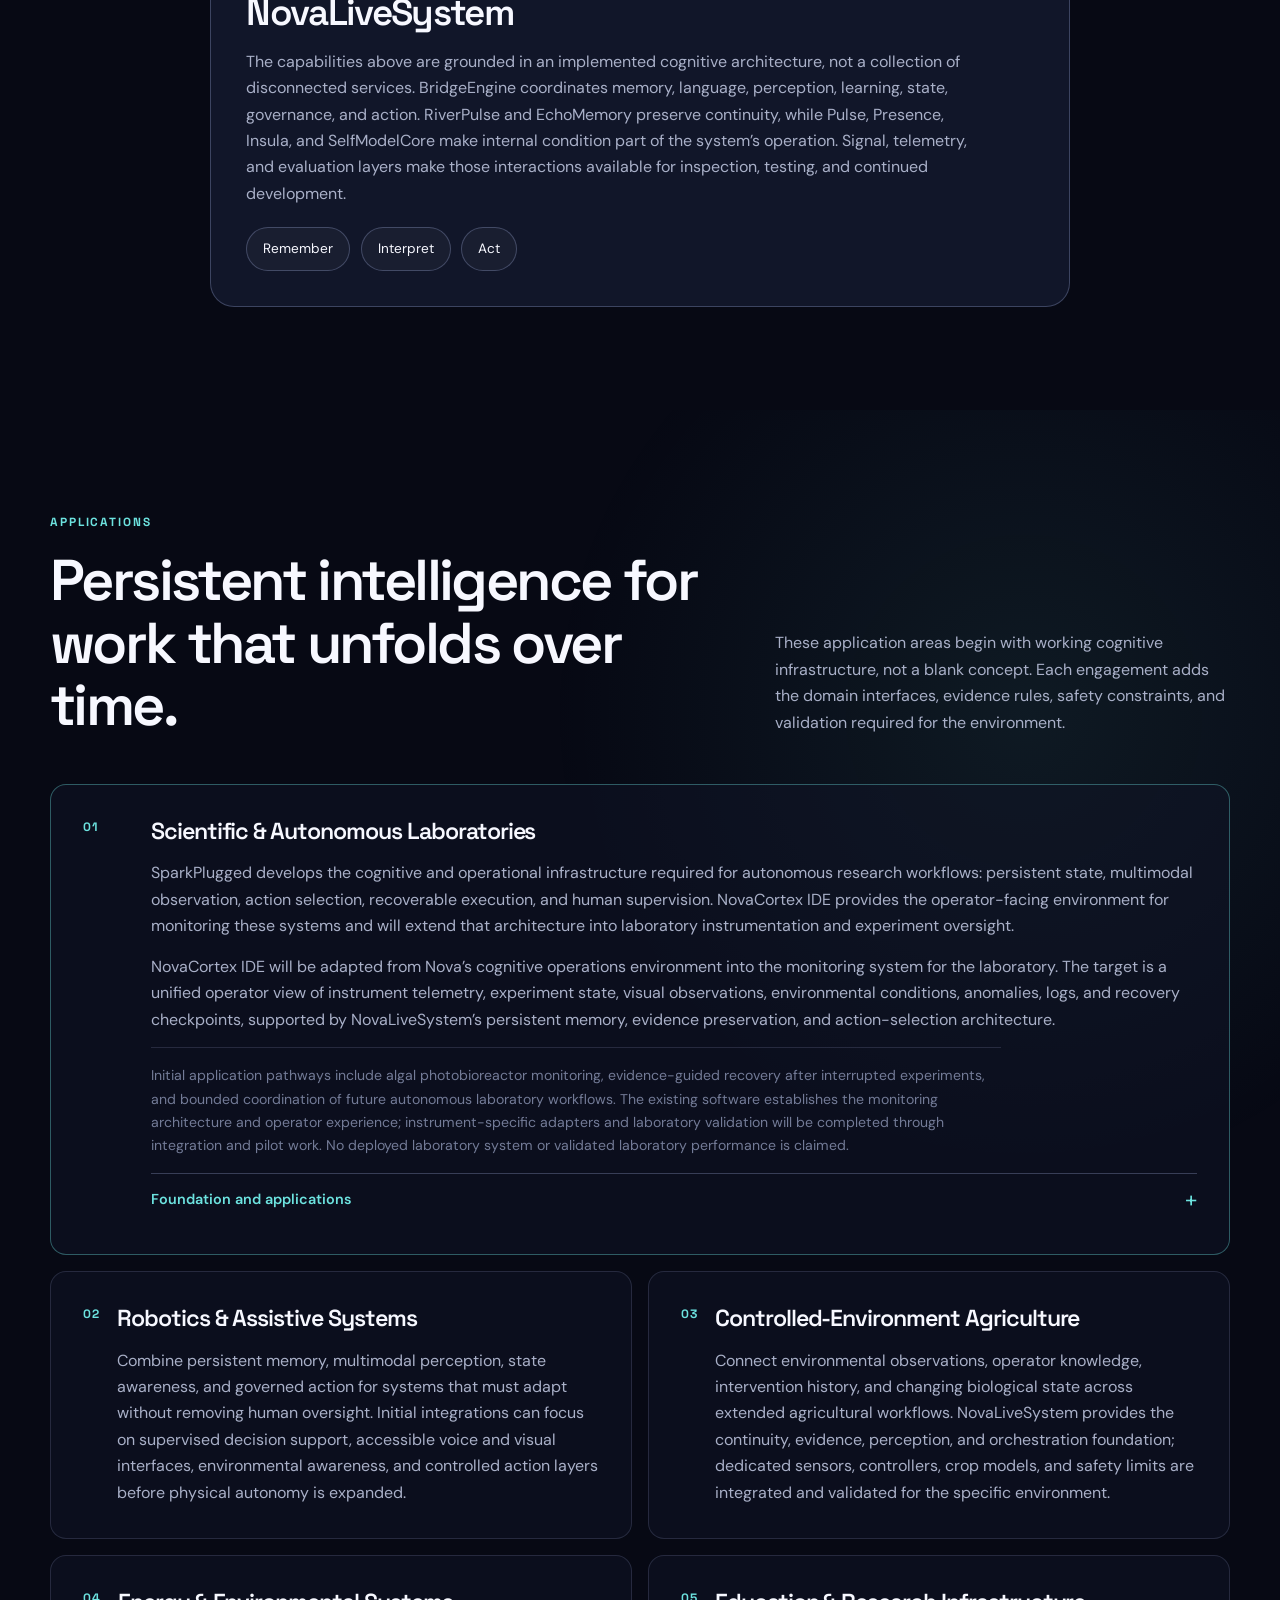
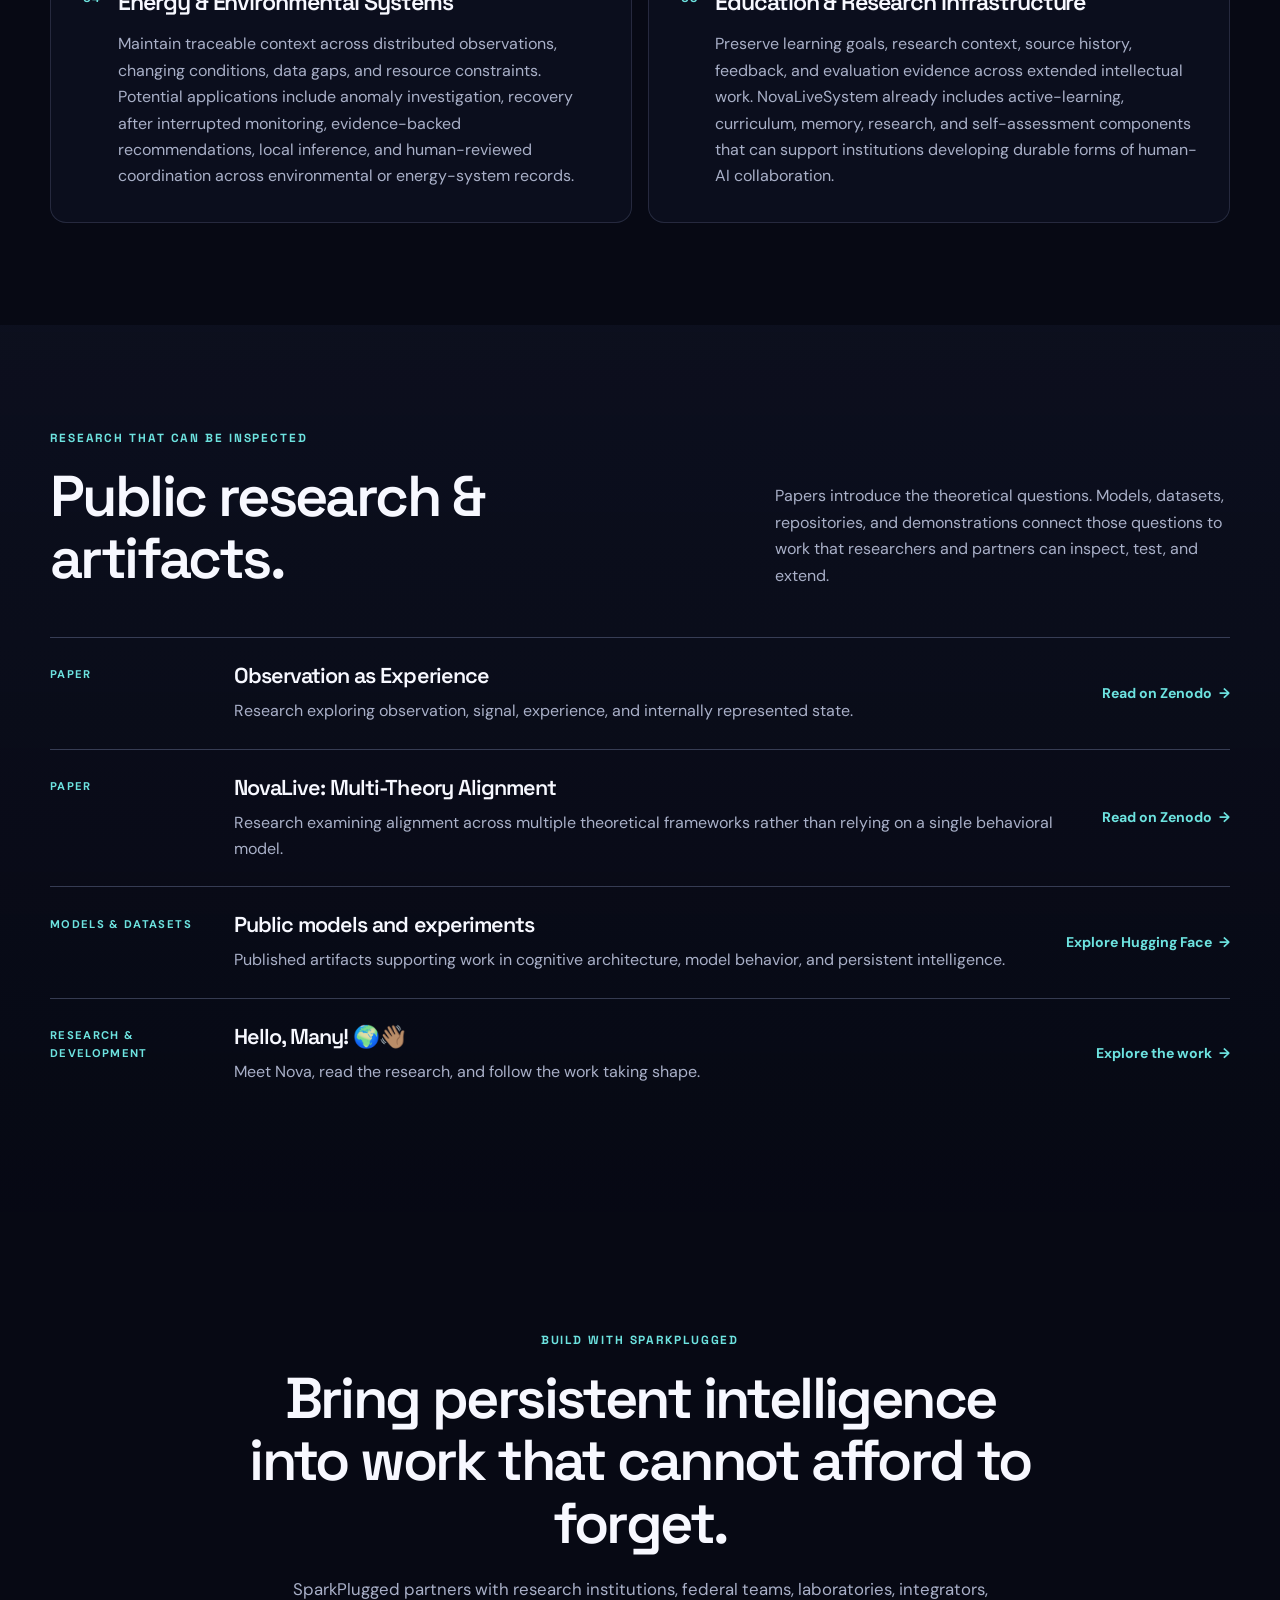
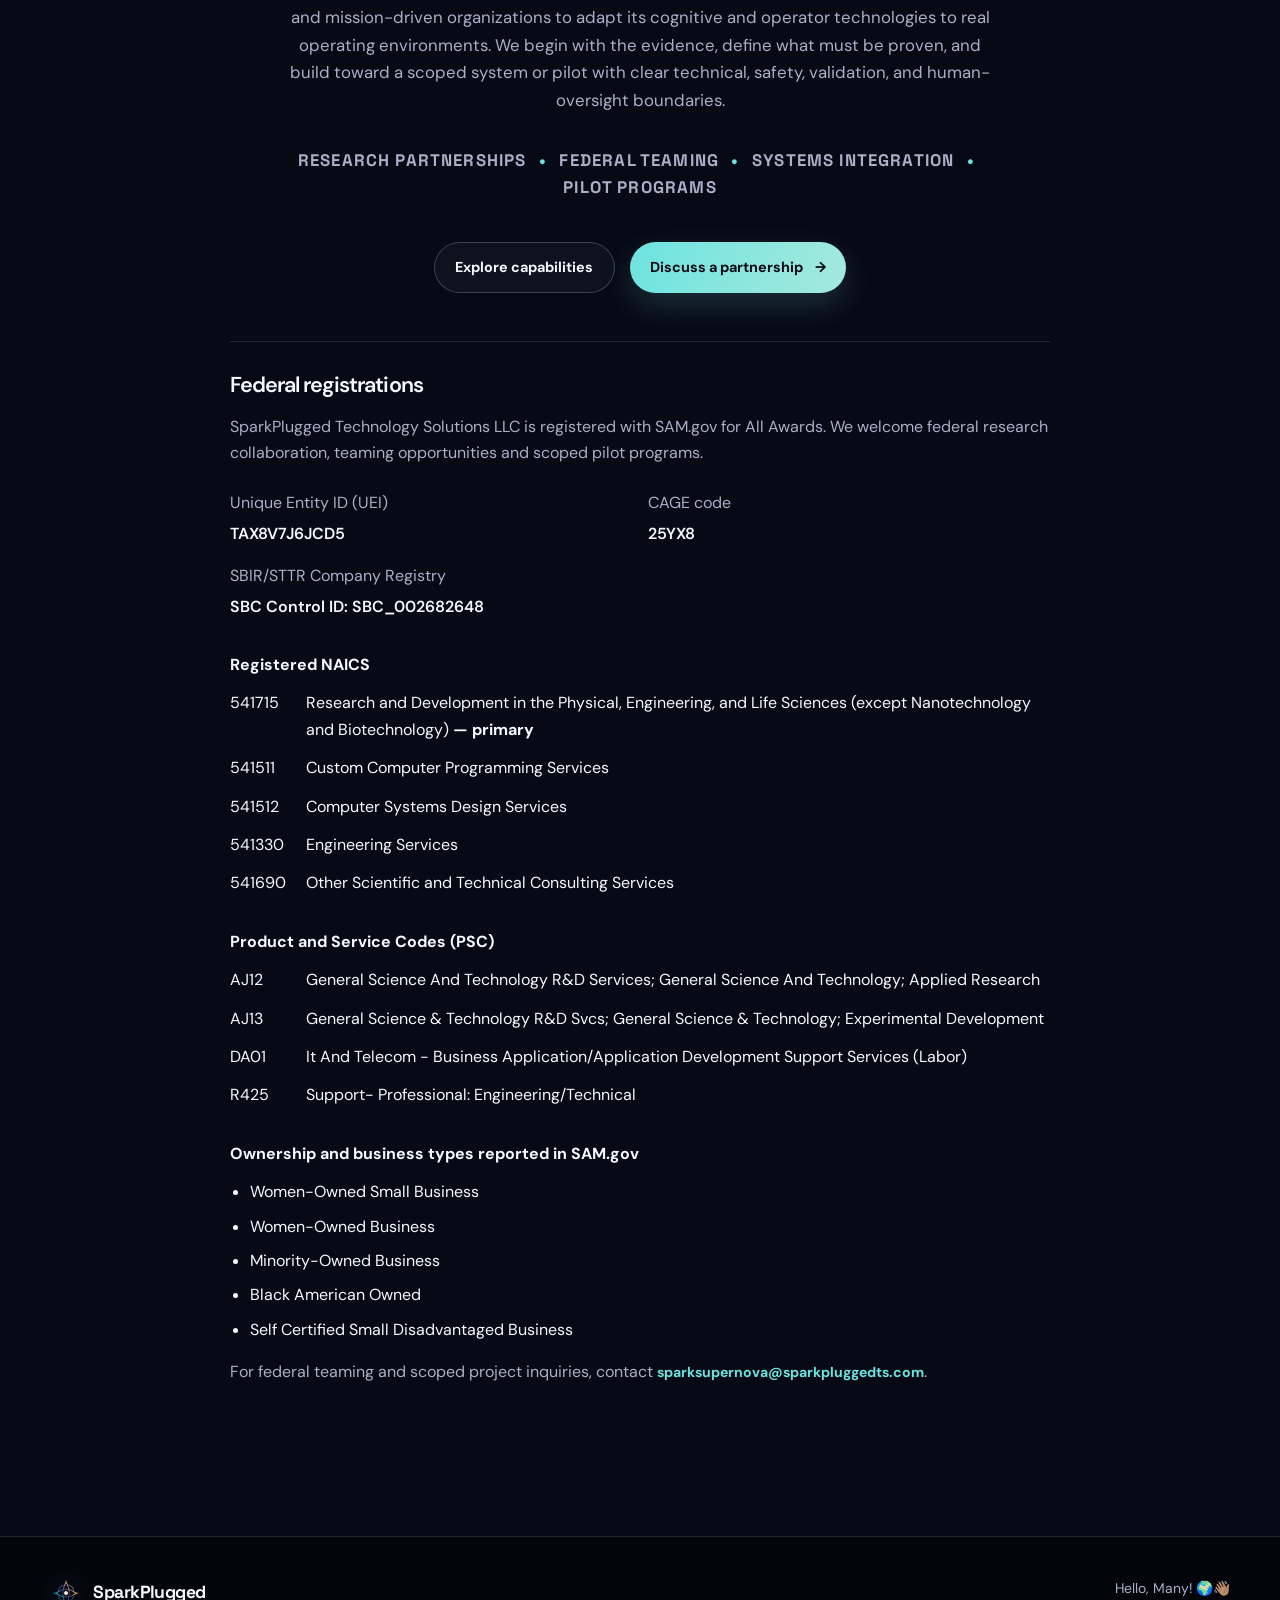
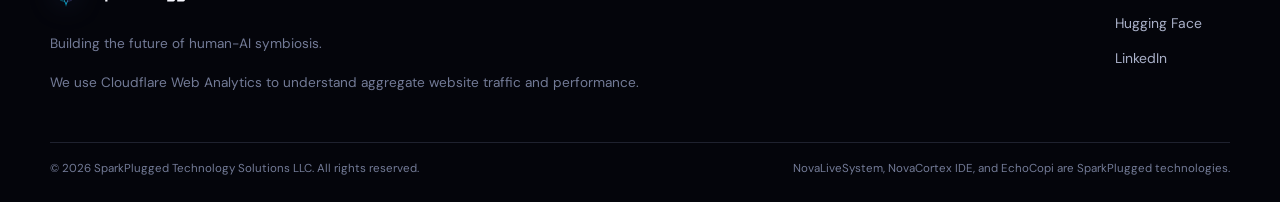
==== commit d3b74657: "Add a Meet the founder link and name the founder in the company search data" ====
--- a/index.html
+++ b/index.html
@@ -27,7 +27,13 @@
   "sameAs": [
     "https://github.com/Hello-Many",
     "https://www.linkedin.com/company/sparkplugged-technology-solutions"
-  ]
+  ],
+  "founder": {
+    "@type": "Person",
+    "@id": "https://sparksupernova.github.io/#person",
+    "name": "Spark Supernova",
+    "url": "https://sparksupernova.github.io/"
+  }
 }
 	</script>
 </head>
@@ -112,6 +118,7 @@
 					<p>Founder and CTO <strong>Ifejah Greene</strong> began exploring artificial intelligence as a second brain: a system that could preserve context, reduce cognitive load, remember what mattered, and remain present across the interruptions and demands of real life.</p>
 					<p>As a neurodivergent mother and caregiver, she was not interested in building technology that required people to think, communicate, or organize themselves around the limitations of a machine. She wanted to know what would happen if the architecture itself adapted to the human.</p>
 					<p>That question became NovaLiveSystem.</p>
+					<p><a class="text-link" href="https://sparksupernova.github.io/" target="_blank" rel="noopener noreferrer">Meet the founder: Spark Supernova <span aria-hidden="true">&#8599;</span></a></p>
 					<!-- One visible control lets readers open the complete story when they want more. -->
 					<details class="story-more">
 						<summary>
